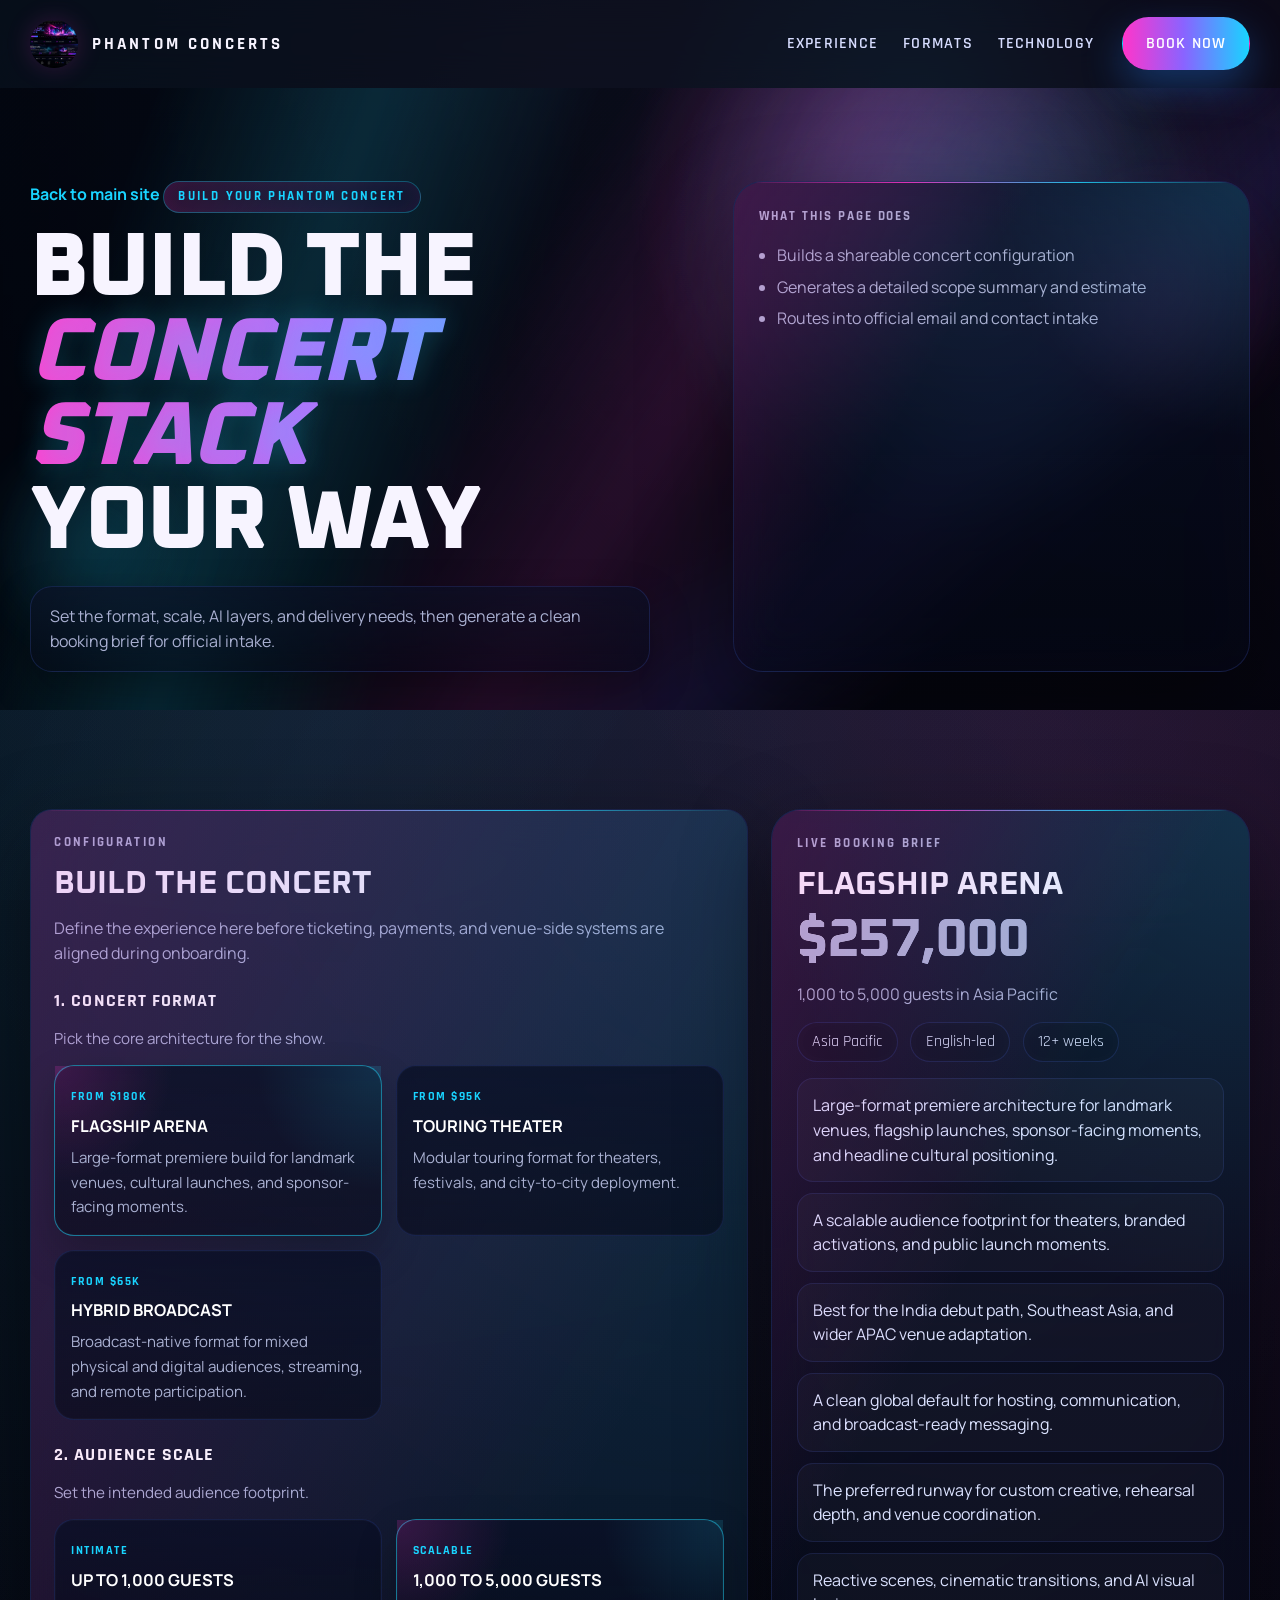
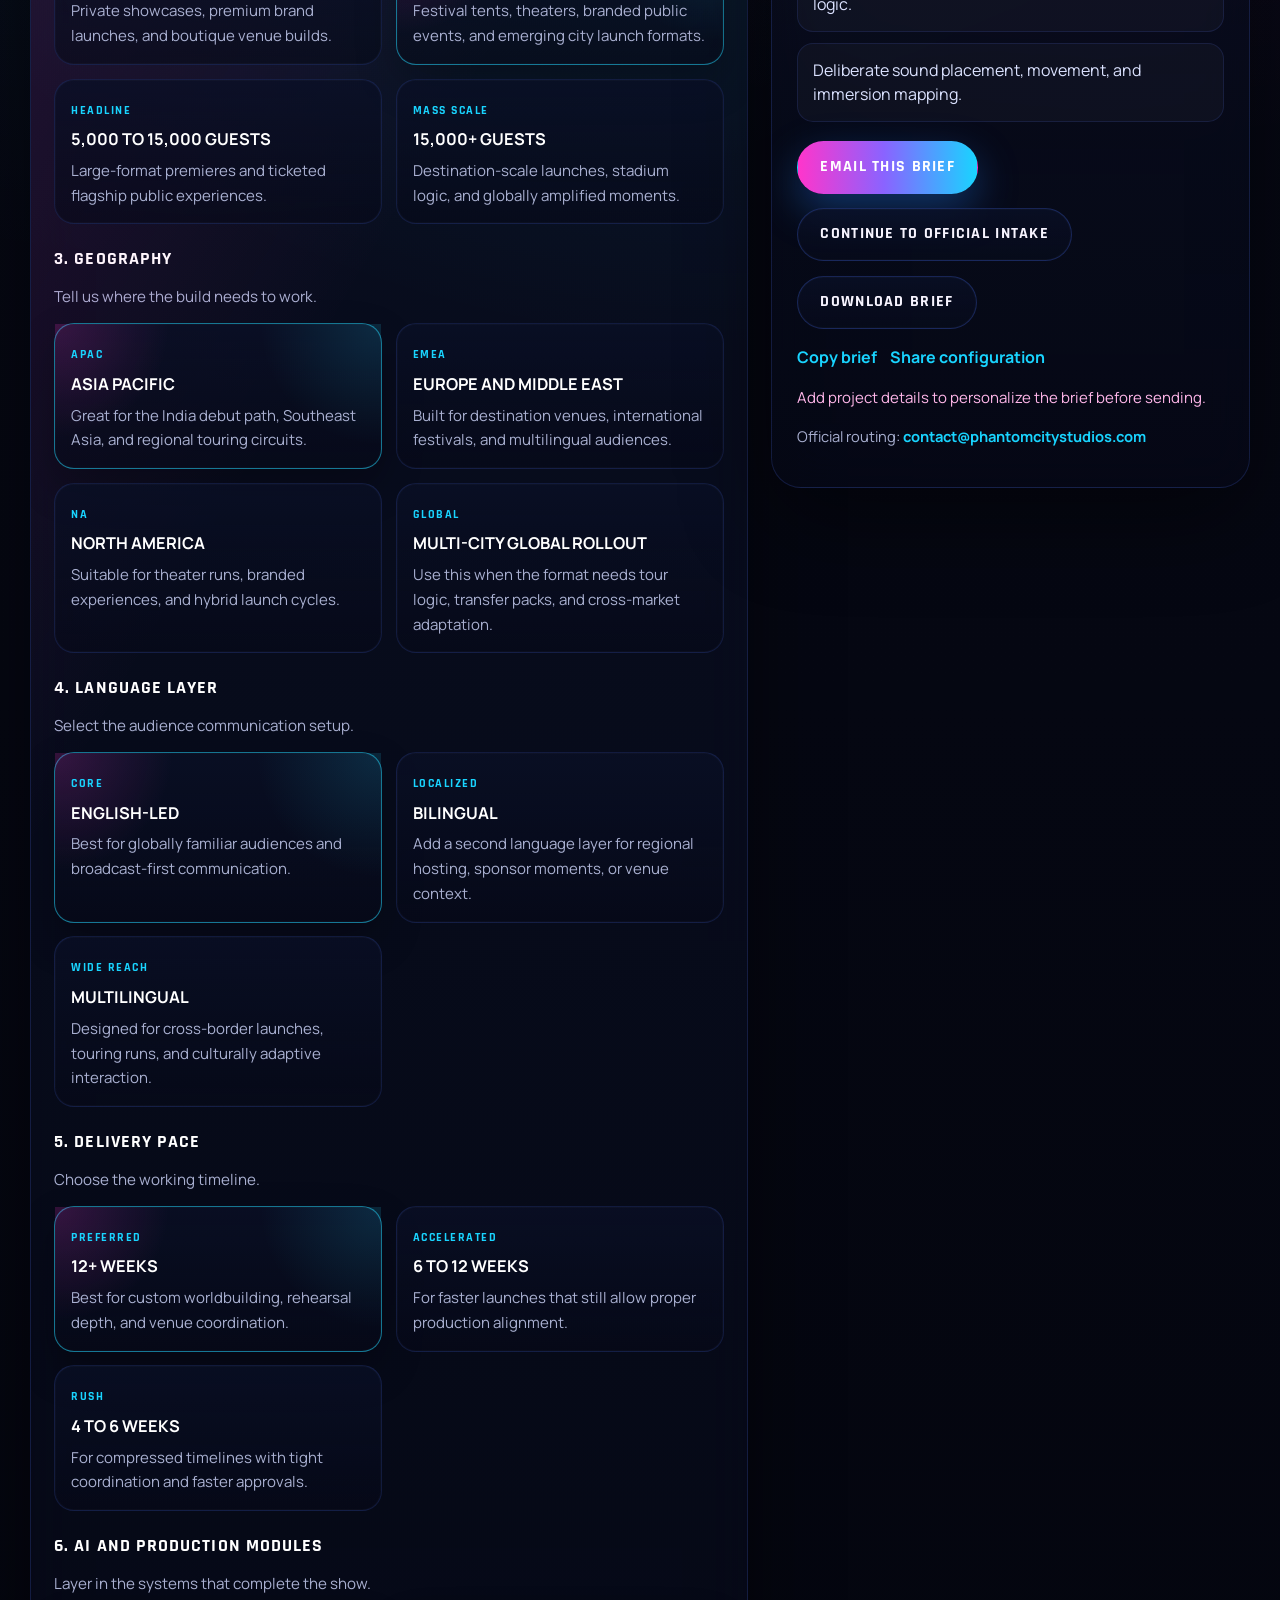
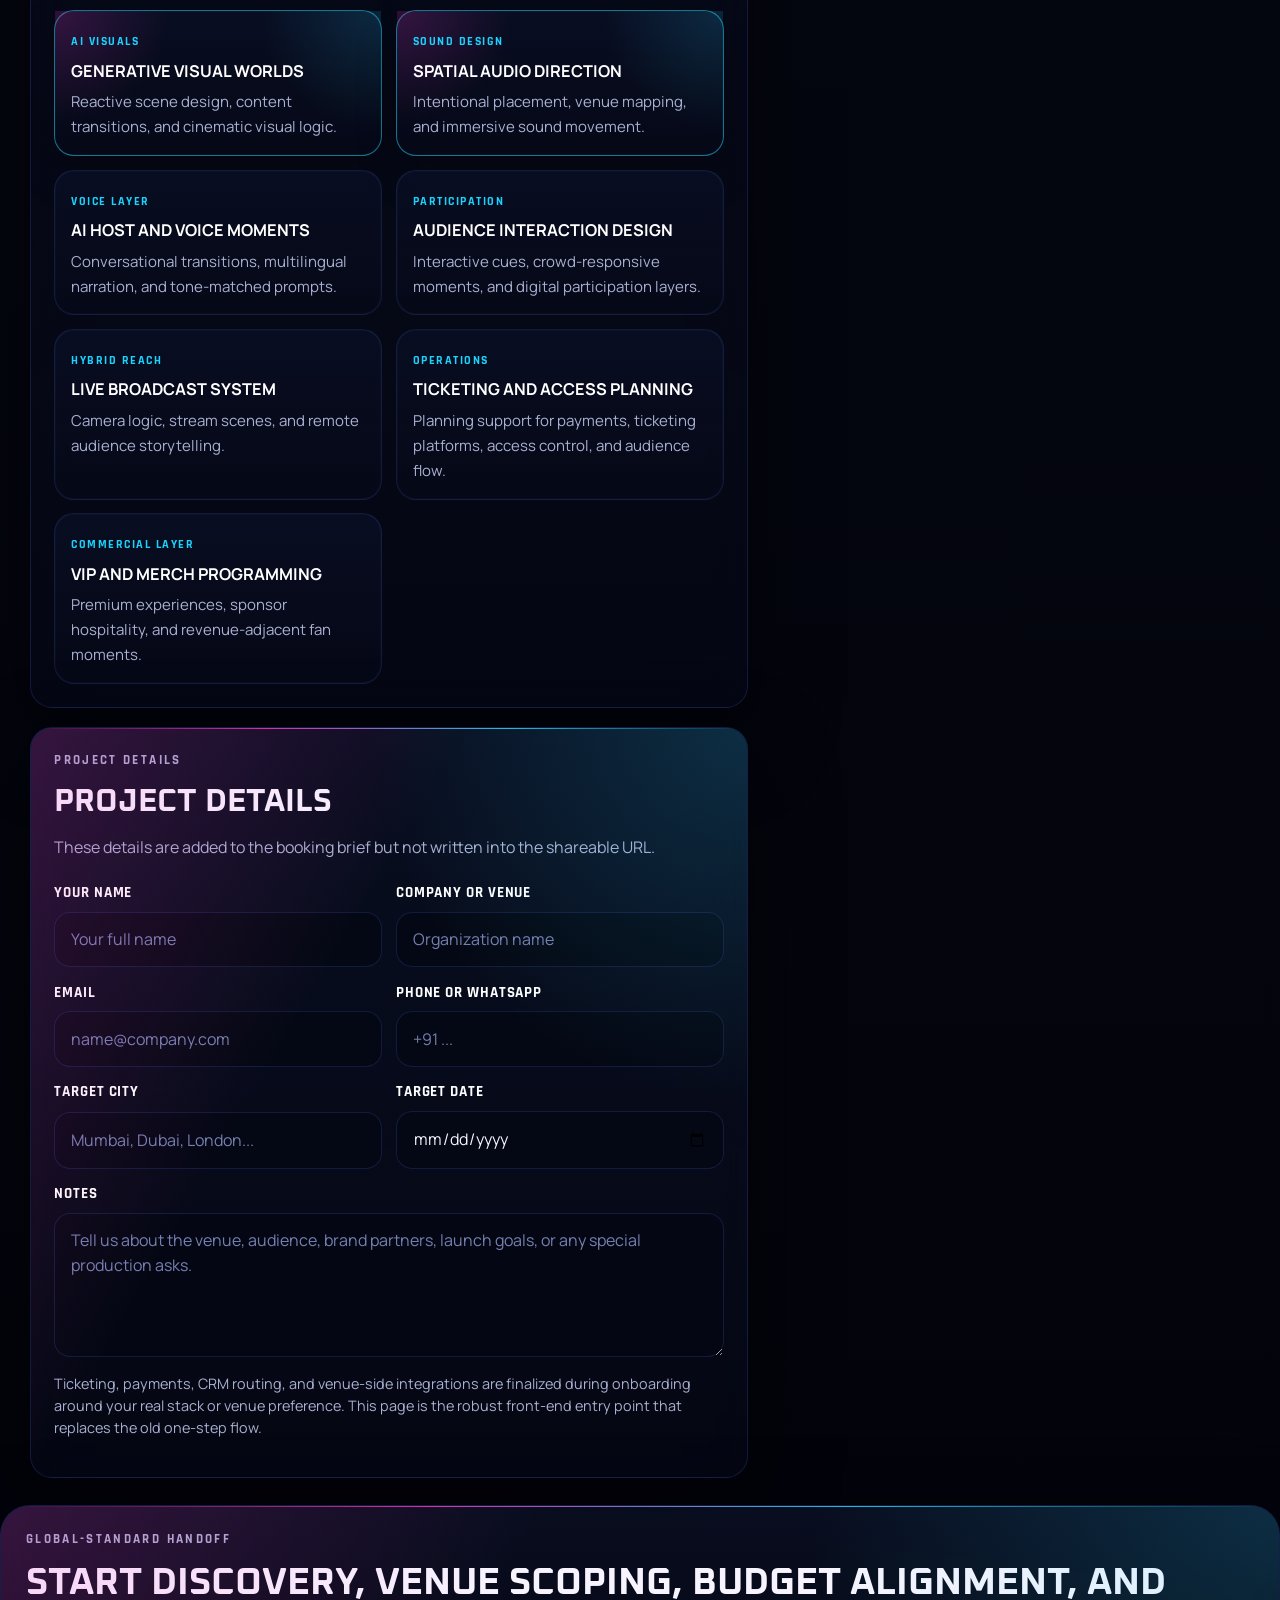
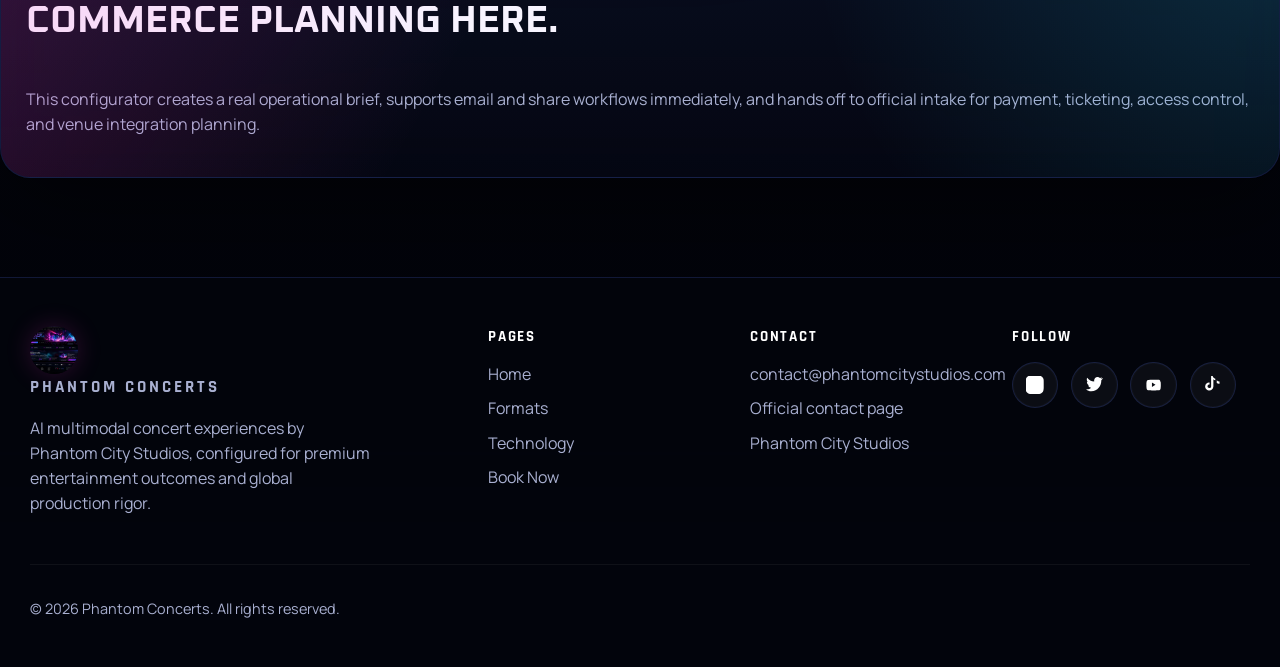
==== booking.html @ 70a4378b "Add files via upload" ====
<!DOCTYPE html>
<html lang="en">
  <head>
    <meta charset="UTF-8" />
    <meta http-equiv="X-UA-Compatible" content="IE=edge" />
    <meta name="viewport" content="width=device-width, initial-scale=1.0" />
    <title>Book Phantom Concerts | Configure the Experience</title>
    <meta
      name="description"
      content="Configure Phantom Concerts with a premium booking flow. Select concert format, audience scale, AI modules, language, region, and production options, then route the brief through official channels."
    />
    <meta name="theme-color" content="#070914" />
    <link rel="canonical" href="https://www.phantomconcerts.com/booking.html" />
    <meta property="og:type" content="website" />
    <meta property="og:url" content="https://www.phantomconcerts.com/booking.html" />
    <meta property="og:title" content="Book Phantom Concerts | Configure the Experience" />
    <meta
      property="og:description"
      content="Build the Phantom Concert format you need, generate a structured booking brief, and continue into official intake."
    />
    <meta property="og:image" content="https://www.phantomconcerts.com/assets/show1.jpg" />
    <meta property="twitter:card" content="summary_large_image" />
    <meta property="twitter:title" content="Book Phantom Concerts | Configure the Experience" />
    <meta
      property="twitter:description"
      content="A premium booking flow for AI multimodal concerts, hybrid showcases, and global tour builds."
    />
    <meta property="twitter:image" content="https://www.phantomconcerts.com/assets/show1.jpg" />
    <link rel="icon" type="image/png" href="assets/favicon.png" />
    <link rel="manifest" href="/manifest.json" />
    <link rel="preconnect" href="https://fonts.googleapis.com" />
    <link rel="preconnect" href="https://fonts.gstatic.com" crossorigin />
    <link
      href="https://fonts.googleapis.com/css2?family=Manrope:wght@400;500;600;700;800&amp;family=Oxanium:wght@400;600;700;800&amp;family=Rajdhani:wght@500;600;700&amp;display=swap"
      rel="stylesheet"
    />
    <link rel="stylesheet" href="styles.css" />
    <script type="application/ld+json">
      {
        "@context": "https://schema.org",
        "@graph": [
          {
            "@type": "Service",
            "@id": "https://www.phantomconcerts.com/booking.html#service",
            "name": "Phantom Concerts Booking",
            "serviceType": "AI multimodal concert production",
            "provider": {
              "@type": "Organization",
              "name": "Phantom Concerts",
              "url": "https://www.phantomconcerts.com/",
              "parentOrganization": {
                "@type": "Organization",
                "name": "Phantom City Studios",
                "url": "https://phantomcitystudios.com"
              },
              "contactPoint": {
                "@type": "ContactPoint",
                "contactType": "sales",
                "email": "contact@phantomcitystudios.com"
              }
            },
            "areaServed": "Worldwide"
          },
          {
            "@type": "OfferCatalog",
            "name": "Phantom Concerts Formats",
            "itemListElement": [
              {
                "@type": "Offer",
                "itemOffered": {
                  "@type": "Service",
                  "name": "Flagship Arena"
                }
              },
              {
                "@type": "Offer",
                "itemOffered": {
                  "@type": "Service",
                  "name": "Touring Theater"
                }
              },
              {
                "@type": "Offer",
                "itemOffered": {
                  "@type": "Service",
                  "name": "Hybrid Broadcast"
                }
              }
            ]
          }
        ]
      }
    </script>
  </head>
  <body class="page-booking">
    <header class="site-header" id="site-header">
      <div class="container site-header-inner">
        <a class="brand" href="index.html" aria-label="Phantom Concerts home">
          <img src="assets/logo.png" alt="Phantom Concerts logo" />
          <span>Phantom Concerts</span>
        </a>
        <button class="nav-toggle" type="button" aria-expanded="false" aria-controls="site-nav" aria-label="Toggle navigation">
          <span></span>
          <span></span>
          <span></span>
        </button>
        <nav class="site-nav" id="site-nav" aria-label="Primary">
          <a href="index.html#experience">Experience</a>
          <a href="index.html#formats">Formats</a>
          <a href="index.html#technology">Technology</a>
          <a href="booking.html" class="button primary nav-cta">Book Now</a>
        </nav>
      </div>
    </header>

    <main>
      <section class="booking-hero">
        <div class="hero-backdrop booking-backdrop"></div>
        <div class="hero-gridlines"></div>
        <div class="hero-rays"></div>
        <div class="hero-orb hero-orb-a"></div>
        <div class="hero-orb hero-orb-b"></div>
        <div class="container booking-hero-grid">
          <div class="booking-hero-copy" data-reveal>
            <a href="index.html" class="text-link">Back to main site</a>
            <p class="eyebrow eyebrow-pill">Build Your Phantom Concert</p>
            <h1 class="display-title booking-display-title">
              <span class="title-line">Build the</span>
              <span class="title-line gradient-line">Concert Stack</span>
              <span class="title-line">Your Way</span>
            </h1>
            <p>
              Set the format, scale, AI layers, and delivery needs, then generate a clean booking brief for
              official intake.
            </p>
          </div>

          <aside class="booking-hero-note masked-panel" data-reveal>
            <p class="panel-label">What this page does</p>
            <ul class="panel-list">
              <li>Builds a shareable concert configuration</li>
              <li>Generates a detailed scope summary and estimate</li>
              <li>Routes into official email and contact intake</li>
            </ul>
          </aside>
        </div>
      </section>

      <section class="section">
        <div class="container booking-shell">
          <form class="booking-form" id="booking-form">
            <section class="builder-card" data-reveal>
              <div class="builder-card-header">
                <p class="eyebrow">Configuration</p>
                <h2>Build the concert</h2>
                <p>
                  Define the experience here before ticketing, payments, and venue-side systems are aligned
                  during onboarding.
                </p>
              </div>

              <fieldset class="config-group">
                <legend>1. Concert format</legend>
                <p class="config-note">Pick the core architecture for the show.</p>
                <div class="option-grid">
                  <label class="option-card">
                    <input type="radio" name="experience" value="flagship-arena" checked />
                    <span class="option-shell">
                      <span class="option-topline">From $180k</span>
                      <strong>Flagship Arena</strong>
                      <span>Large-format premiere build for landmark venues, cultural launches, and sponsor-facing moments.</span>
                    </span>
                  </label>
                  <label class="option-card">
                    <input type="radio" name="experience" value="touring-theater" />
                    <span class="option-shell">
                      <span class="option-topline">From $95k</span>
                      <strong>Touring Theater</strong>
                      <span>Modular touring format for theaters, festivals, and city-to-city deployment.</span>
                    </span>
                  </label>
                  <label class="option-card">
                    <input type="radio" name="experience" value="hybrid-broadcast" />
                    <span class="option-shell">
                      <span class="option-topline">From $65k</span>
                      <strong>Hybrid Broadcast</strong>
                      <span>Broadcast-native format for mixed physical and digital audiences, streaming, and remote participation.</span>
                    </span>
                  </label>
                </div>
              </fieldset>

              <fieldset class="config-group">
                <legend>2. Audience scale</legend>
                <p class="config-note">Set the intended audience footprint.</p>
                <div class="option-grid">
                  <label class="option-card">
                    <input type="radio" name="audience" value="up-to-1000" />
                    <span class="option-shell">
                      <span class="option-topline">Intimate</span>
                      <strong>Up to 1,000 guests</strong>
                      <span>Private showcases, premium brand launches, and boutique venue builds.</span>
                    </span>
                  </label>
                  <label class="option-card">
                    <input type="radio" name="audience" value="1000-5000" checked />
                    <span class="option-shell">
                      <span class="option-topline">Scalable</span>
                      <strong>1,000 to 5,000 guests</strong>
                      <span>Festival tents, theaters, branded public events, and emerging city launch formats.</span>
                    </span>
                  </label>
                  <label class="option-card">
                    <input type="radio" name="audience" value="5000-15000" />
                    <span class="option-shell">
                      <span class="option-topline">Headline</span>
                      <strong>5,000 to 15,000 guests</strong>
                      <span>Large-format premieres and ticketed flagship public experiences.</span>
                    </span>
                  </label>
                  <label class="option-card">
                    <input type="radio" name="audience" value="15000-plus" />
                    <span class="option-shell">
                      <span class="option-topline">Mass scale</span>
                      <strong>15,000+ guests</strong>
                      <span>Destination-scale launches, stadium logic, and globally amplified moments.</span>
                    </span>
                  </label>
                </div>
              </fieldset>

              <fieldset class="config-group">
                <legend>3. Geography</legend>
                <p class="config-note">Tell us where the build needs to work.</p>
                <div class="option-grid">
                  <label class="option-card">
                    <input type="radio" name="region" value="asia-pacific" checked />
                    <span class="option-shell">
                      <span class="option-topline">APAC</span>
                      <strong>Asia Pacific</strong>
                      <span>Great for the India debut path, Southeast Asia, and regional touring circuits.</span>
                    </span>
                  </label>
                  <label class="option-card">
                    <input type="radio" name="region" value="europe-middle-east" />
                    <span class="option-shell">
                      <span class="option-topline">EMEA</span>
                      <strong>Europe and Middle East</strong>
                      <span>Built for destination venues, international festivals, and multilingual audiences.</span>
                    </span>
                  </label>
                  <label class="option-card">
                    <input type="radio" name="region" value="north-america" />
                    <span class="option-shell">
                      <span class="option-topline">NA</span>
                      <strong>North America</strong>
                      <span>Suitable for theater runs, branded experiences, and hybrid launch cycles.</span>
                    </span>
                  </label>
                  <label class="option-card">
                    <input type="radio" name="region" value="multi-city-global" />
                    <span class="option-shell">
                      <span class="option-topline">Global</span>
                      <strong>Multi-city global rollout</strong>
                      <span>Use this when the format needs tour logic, transfer packs, and cross-market adaptation.</span>
                    </span>
                  </label>
                </div>
              </fieldset>

              <fieldset class="config-group">
                <legend>4. Language layer</legend>
                <p class="config-note">Select the audience communication setup.</p>
                <div class="option-grid">
                  <label class="option-card">
                    <input type="radio" name="language" value="english" checked />
                    <span class="option-shell">
                      <span class="option-topline">Core</span>
                      <strong>English-led</strong>
                      <span>Best for globally familiar audiences and broadcast-first communication.</span>
                    </span>
                  </label>
                  <label class="option-card">
                    <input type="radio" name="language" value="bilingual" />
                    <span class="option-shell">
                      <span class="option-topline">Localized</span>
                      <strong>Bilingual</strong>
                      <span>Add a second language layer for regional hosting, sponsor moments, or venue context.</span>
                    </span>
                  </label>
                  <label class="option-card">
                    <input type="radio" name="language" value="multilingual" />
                    <span class="option-shell">
                      <span class="option-topline">Wide reach</span>
                      <strong>Multilingual</strong>
                      <span>Designed for cross-border launches, touring runs, and culturally adaptive interaction.</span>
                    </span>
                  </label>
                </div>
              </fieldset>

              <fieldset class="config-group">
                <legend>5. Delivery pace</legend>
                <p class="config-note">Choose the working timeline.</p>
                <div class="option-grid">
                  <label class="option-card">
                    <input type="radio" name="timeline" value="12-plus-weeks" checked />
                    <span class="option-shell">
                      <span class="option-topline">Preferred</span>
                      <strong>12+ weeks</strong>
                      <span>Best for custom worldbuilding, rehearsal depth, and venue coordination.</span>
                    </span>
                  </label>
                  <label class="option-card">
                    <input type="radio" name="timeline" value="6-12-weeks" />
                    <span class="option-shell">
                      <span class="option-topline">Accelerated</span>
                      <strong>6 to 12 weeks</strong>
                      <span>For faster launches that still allow proper production alignment.</span>
                    </span>
                  </label>
                  <label class="option-card">
                    <input type="radio" name="timeline" value="4-6-weeks" />
                    <span class="option-shell">
                      <span class="option-topline">Rush</span>
                      <strong>4 to 6 weeks</strong>
                      <span>For compressed timelines with tight coordination and faster approvals.</span>
                    </span>
                  </label>
                </div>
              </fieldset>

              <fieldset class="config-group">
                <legend>6. AI and production modules</legend>
                <p class="config-note">Layer in the systems that complete the show.</p>
                <div class="option-grid modules-grid">
                  <label class="option-card">
                    <input type="checkbox" name="modules" value="visual-worlds" checked />
                    <span class="option-shell">
                      <span class="option-topline">AI visuals</span>
                      <strong>Generative visual worlds</strong>
                      <span>Reactive scene design, content transitions, and cinematic visual logic.</span>
                    </span>
                  </label>
                  <label class="option-card">
                    <input type="checkbox" name="modules" value="spatial-audio" checked />
                    <span class="option-shell">
                      <span class="option-topline">Sound design</span>
                      <strong>Spatial audio direction</strong>
                      <span>Intentional placement, venue mapping, and immersive sound movement.</span>
                    </span>
                  </label>
                  <label class="option-card">
                    <input type="checkbox" name="modules" value="ai-host" />
                    <span class="option-shell">
                      <span class="option-topline">Voice layer</span>
                      <strong>AI host and voice moments</strong>
                      <span>Conversational transitions, multilingual narration, and tone-matched prompts.</span>
                    </span>
                  </label>
                  <label class="option-card">
                    <input type="checkbox" name="modules" value="audience-interaction" />
                    <span class="option-shell">
                      <span class="option-topline">Participation</span>
                      <strong>Audience interaction design</strong>
                      <span>Interactive cues, crowd-responsive moments, and digital participation layers.</span>
                    </span>
                  </label>
                  <label class="option-card">
                    <input type="checkbox" name="modules" value="live-broadcast" />
                    <span class="option-shell">
                      <span class="option-topline">Hybrid reach</span>
                      <strong>Live broadcast system</strong>
                      <span>Camera logic, stream scenes, and remote audience storytelling.</span>
                    </span>
                  </label>
                  <label class="option-card">
                    <input type="checkbox" name="modules" value="ticketing-ops" />
                    <span class="option-shell">
                      <span class="option-topline">Operations</span>
                      <strong>Ticketing and access planning</strong>
                      <span>Planning support for payments, ticketing platforms, access control, and audience flow.</span>
                    </span>
                  </label>
                  <label class="option-card">
                    <input type="checkbox" name="modules" value="vip-merch" />
                    <span class="option-shell">
                      <span class="option-topline">Commercial layer</span>
                      <strong>VIP and merch programming</strong>
                      <span>Premium experiences, sponsor hospitality, and revenue-adjacent fan moments.</span>
                    </span>
                  </label>
                </div>
              </fieldset>
            </section>

            <section class="builder-card" data-reveal>
              <div class="builder-card-header">
                <p class="eyebrow">Project Details</p>
                <h2>Project details</h2>
                <p>
                  These details are added to the booking brief but not written into the shareable URL.
                </p>
              </div>

              <div class="contact-grid">
                <label class="field-label">
                  <span>Your name</span>
                  <input class="field" type="text" name="clientName" placeholder="Your full name" />
                </label>
                <label class="field-label">
                  <span>Company or venue</span>
                  <input class="field" type="text" name="companyName" placeholder="Organization name" />
                </label>
                <label class="field-label">
                  <span>Email</span>
                  <input class="field" type="email" name="emailAddress" placeholder="name@company.com" />
                </label>
                <label class="field-label">
                  <span>Phone or WhatsApp</span>
                  <input class="field" type="tel" name="phoneNumber" placeholder="+91 ..." />
                </label>
                <label class="field-label">
                  <span>Target city</span>
                  <input class="field" type="text" name="eventCity" placeholder="Mumbai, Dubai, London..." />
                </label>
                <label class="field-label">
                  <span>Target date</span>
                  <input class="field" type="date" name="eventDate" />
                </label>
                <label class="field-label full-width">
                  <span>Notes</span>
                  <textarea
                    class="field"
                    name="notes"
                    placeholder="Tell us about the venue, audience, brand partners, launch goals, or any special production asks."
                  ></textarea>
                </label>
              </div>

              <p class="builder-disclaimer">
                Ticketing, payments, CRM routing, and venue-side integrations are finalized during
                onboarding around your real stack or venue preference. This page is the robust front-end
                entry point that replaces the old one-step flow.
              </p>
            </section>
          </form>

          <aside class="summary-card" data-reveal>
            <p class="eyebrow">Live Booking Brief</p>
            <h2 id="summary-title">Flagship Arena</h2>
            <p class="summary-price" id="summary-price" aria-live="polite">$0</p>
            <p class="summary-subtitle" id="summary-subtitle">
              Configure the concert to generate a detailed estimate and scope summary.
            </p>

            <div class="summary-chips">
              <span class="summary-chip" id="summary-region-chip">Asia Pacific</span>
              <span class="summary-chip" id="summary-language-chip">English-led</span>
              <span class="summary-chip" id="summary-timeline-chip">12+ weeks</span>
            </div>

            <ul class="summary-list" id="summary-list"></ul>

            <div class="summary-actions">
              <button class="button primary" id="email-brief" type="button">Email This Brief</button>
              <a
                class="button secondary"
                href="https://phantomcitystudios.com/contact"
                target="_blank"
                rel="noreferrer"
                >Continue to Official Intake</a
              >
              <button class="button ghost" id="download-brief" type="button">Download Brief</button>
            </div>

            <div class="summary-link-row">
              <button class="summary-action text-link-button" id="copy-brief" type="button">Copy brief</button>
              <button class="summary-action text-link-button" id="share-config" type="button">Share configuration</button>
            </div>

            <p class="summary-status" id="brief-status" aria-live="polite">
              Your selections are being packaged into a structured booking brief.
            </p>

            <p class="summary-meta">
              Official routing:
              <a class="contact-link" href="mailto:contact@phantomcitystudios.com">contact@phantomcitystudios.com</a>
            </p>
          </aside>
        </div>

        <div class="booking-note-banner" data-reveal>
          <div>
            <p class="eyebrow">Global-standard handoff</p>
            <h2>Start discovery, venue scoping, budget alignment, and commerce planning here.</h2>
          </div>
          <p>
            This configurator creates a real operational brief, supports email and share workflows
            immediately, and hands off to official intake for payment, ticketing, access control, and venue
            integration planning.
          </p>
        </div>

        <noscript>
          <div class="booking-note-banner">
            <p class="eyebrow">JavaScript disabled</p>
            <p>
              The interactive brief generator requires JavaScript. You can still continue through the
              official intake at
              <a class="contact-link" href="https://phantomcitystudios.com/contact">phantomcitystudios.com/contact</a>.
            </p>
          </div>
        </noscript>
      </section>
    </main>

    <footer class="site-footer">
      <div class="container footer-grid">
        <div>
          <a class="brand brand-footer" href="index.html">
            <img src="assets/logo.png" alt="Phantom Concerts logo" />
            <span>Phantom Concerts</span>
          </a>
          <p class="footer-copy">
            AI multimodal concert experiences by Phantom City Studios, configured for premium entertainment
            outcomes and global production rigor.
          </p>
        </div>

        <div>
          <p class="footer-title">Pages</p>
          <a href="index.html">Home</a>
          <a href="index.html#formats">Formats</a>
          <a href="index.html#technology">Technology</a>
          <a href="booking.html">Book Now</a>
        </div>

        <div>
          <p class="footer-title">Contact</p>
          <a href="mailto:contact@phantomcitystudios.com">contact@phantomcitystudios.com</a>
          <a href="https://phantomcitystudios.com/contact" target="_blank" rel="noreferrer"
            >Official contact page</a
          >
          <a href="https://phantomcitystudios.com" target="_blank" rel="noreferrer">Phantom City Studios</a>
        </div>

        <div>
          <p class="footer-title">Follow</p>
          <div class="social-links">
            <a href="https://www.instagram.com/phantomconcerts" aria-label="Instagram">
              <img src="assets/instagram.svg" alt="Instagram" />
            </a>
            <a href="https://twitter.com/phantomconcerts" aria-label="Twitter">
              <img src="assets/twitter.svg" alt="Twitter" />
            </a>
            <a href="https://youtube.com/@phantomconcerts" aria-label="YouTube">
              <img src="assets/youtube.svg" alt="YouTube" />
            </a>
            <a href="https://www.tiktok.com/@phantomconcerts" aria-label="TikTok">
              <img src="assets/tiktok.svg" alt="TikTok" />
            </a>
          </div>
        </div>
      </div>

      <div class="container footer-bottom">
        <p>© <span data-current-year>2026</span> Phantom Concerts. All rights reserved.</p>
      </div>
    </footer>

    <script src="main.js"></script>
    <script src="booking.js"></script>
  </body>
</html>
---- styles.css ----
:root {
  --bg: #050712;
  --bg-soft: #090d1d;
  --bg-deep: #020309;
  --panel: rgba(8, 12, 28, 0.72);
  --panel-strong: rgba(11, 17, 38, 0.92);
  --panel-soft: rgba(255, 255, 255, 0.04);
  --line: rgba(72, 127, 255, 0.22);
  --line-strong: rgba(36, 216, 255, 0.54);
  --line-pink: rgba(255, 65, 214, 0.42);
  --text: #f7f4ff;
  --muted: #a9b0d1;
  --pink: #ff35cb;
  --pink-strong: #ff1fd0;
  --violet: #8a63ff;
  --cyan: #19d4ff;
  --cyan-strong: #00b8ff;
  --shadow: 0 30px 90px rgba(0, 0, 0, 0.45);
  --shadow-soft: 0 16px 42px rgba(0, 0, 0, 0.28);
  --radius-lg: 30px;
  --radius-md: 22px;
  --radius-sm: 16px;
  --content-width: 1220px;
  --transition: 220ms ease;
  --pointer-x: 72%;
  --pointer-y: 12%;
}

*,
*::before,
*::after {
  box-sizing: border-box;
}

html {
  scroll-behavior: smooth;
}

body {
  margin: 0;
  min-width: 320px;
  font-family: "Manrope", sans-serif;
  color: var(--text);
  background:
    radial-gradient(circle at 16% 8%, rgba(36, 216, 255, 0.12), transparent 28%),
    radial-gradient(circle at 86% 10%, rgba(255, 53, 203, 0.12), transparent 24%),
    linear-gradient(180deg, #070914 0%, #050712 42%, #020309 100%);
  line-height: 1.55;
  overflow-x: hidden;
  position: relative;
}

body::before,
body::after {
  content: "";
  position: fixed;
  inset: 0;
  pointer-events: none;
  z-index: -2;
}

body::before {
  background:
    radial-gradient(circle at var(--pointer-x) var(--pointer-y), rgba(36, 216, 255, 0.15), transparent 22%),
    radial-gradient(circle at calc(var(--pointer-x) - 18%) calc(var(--pointer-y) + 24%), rgba(255, 53, 203, 0.11), transparent 20%);
  transition: background-position 160ms linear;
}

body::after {
  background:
    linear-gradient(120deg, transparent 25%, rgba(36, 216, 255, 0.06) 42%, transparent 58%),
    linear-gradient(-125deg, transparent 18%, rgba(255, 53, 203, 0.05) 40%, transparent 60%);
  opacity: 0.45;
  mix-blend-mode: screen;
}

img {
  display: block;
  max-width: 100%;
  height: auto;
}

a {
  color: inherit;
  text-decoration: none;
}

button,
input,
select,
textarea {
  font: inherit;
}

button {
  cursor: pointer;
}

.container {
  width: min(calc(100% - 2rem), var(--content-width));
  margin: 0 auto;
}

.eyebrow,
.panel-label,
.format-meta,
.button,
.site-nav a,
.footer-title,
.field-label span,
.config-group legend,
.summary-chip,
.option-topline,
.countdown-item small {
  font-family: "Rajdhani", sans-serif;
}

.eyebrow {
  margin: 0 0 0.9rem;
  color: var(--cyan);
  text-transform: uppercase;
  letter-spacing: 0.18em;
  font-size: 0.82rem;
  font-weight: 700;
}

.eyebrow-pill {
  display: inline-flex;
  align-items: center;
  min-height: 2rem;
  padding: 0.28rem 0.9rem;
  border: 1px solid rgba(36, 216, 255, 0.32);
  border-radius: 999px;
  background: linear-gradient(90deg, rgba(255, 53, 203, 0.14), rgba(12, 18, 43, 0.58));
  box-shadow: inset 0 0 24px rgba(255, 53, 203, 0.1);
}

.panel-label,
.format-meta {
  margin: 0 0 0.85rem;
  color: #dde2ff;
  font-size: 0.82rem;
  font-weight: 700;
  letter-spacing: 0.15em;
  text-transform: uppercase;
}

.section {
  position: relative;
  isolation: isolate;
  padding: 6.2rem 0;
}

.section::before {
  content: "";
  position: absolute;
  inset: 0;
  pointer-events: none;
  opacity: 0;
  transition: opacity var(--transition);
  z-index: -1;
}

#experience::before {
  opacity: 0.68;
  background:
    linear-gradient(180deg, rgba(5, 7, 18, 0.16), rgba(5, 7, 18, 0.9)),
    url("assets/ambient/experience-aura.jpg") center/cover no-repeat;
  -webkit-mask-image: radial-gradient(circle at 85% 18%, black 0%, black 28%, transparent 72%);
  mask-image: radial-gradient(circle at 85% 18%, black 0%, black 28%, transparent 72%);
}

#technology::before {
  opacity: 0.72;
  background:
    linear-gradient(180deg, rgba(5, 7, 18, 0.24), rgba(5, 7, 18, 0.92)),
    url("assets/ambient/technology-aura.jpg") center/cover no-repeat;
  -webkit-mask-image: radial-gradient(circle at 14% 36%, black 0%, black 30%, transparent 74%);
  mask-image: radial-gradient(circle at 14% 36%, black 0%, black 30%, transparent 74%);
}

.section-tinted {
  background: linear-gradient(180deg, rgba(255, 255, 255, 0.02), rgba(255, 255, 255, 0));
}

.section-heading {
  position: relative;
  max-width: 880px;
  margin-bottom: 2.9rem;
  padding: 1.4rem 1.55rem;
  border: 1px solid rgba(84, 117, 255, 0.16);
  border-radius: var(--radius-lg);
  background: linear-gradient(180deg, rgba(12, 18, 43, 0.68), rgba(7, 11, 26, 0.38));
  backdrop-filter: blur(22px);
  box-shadow: var(--shadow-soft);
  overflow: hidden;
}

.section-heading::before {
  content: "";
  position: absolute;
  inset: 0;
  background:
    radial-gradient(circle at 0% 0%, rgba(255, 53, 203, 0.22), transparent 32%),
    linear-gradient(90deg, rgba(255, 53, 203, 0.16), rgba(36, 216, 255, 0.04));
  pointer-events: none;
}

.section-heading h2,
.display-title,
.spotlight-panel h2,
.hero-next-card h3,
.feature-card h3,
.format-content h3,
.tech-card h3,
.flow-card h3,
.cta-band h3,
.launch-copy h2,
.builder-card h2,
.summary-card h2,
.booking-note-banner h2 {
  font-family: "Oxanium", sans-serif;
}

.section-heading h2 {
  position: relative;
  margin: 0 0 1rem;
  text-transform: uppercase;
  letter-spacing: 0.02em;
  font-size: clamp(2rem, 3.8vw, 3.55rem);
  line-height: 0.98;
}

.section-heading p:last-child {
  position: relative;
  margin: 0;
  color: var(--muted);
  font-size: 1.03rem;
}

.display-title {
  margin: 0;
  font-size: clamp(3.2rem, 7vw, 6.15rem);
  font-weight: 800;
  line-height: 0.94;
  letter-spacing: -0.02em;
  text-transform: uppercase;
  text-wrap: balance;
  overflow: visible;
}

.title-line {
  display: block;
  padding-right: 0.14em;
}

.gradient-line {
  background: linear-gradient(90deg, #ff42d2 2%, #ae75ff 48%, #19d4ff 100%);
  -webkit-background-clip: text;
  background-clip: text;
  color: transparent;
  font-style: italic;
  text-shadow: 0 0 28px rgba(36, 216, 255, 0.24);
}

.button {
  display: inline-flex;
  align-items: center;
  justify-content: center;
  gap: 0.5rem;
  min-height: 3.15rem;
  padding: 0.82rem 1.4rem;
  border: 1px solid transparent;
  border-radius: 999px;
  font-size: 1rem;
  font-weight: 700;
  letter-spacing: 0.08em;
  text-transform: uppercase;
  transition:
    transform var(--transition),
    border-color var(--transition),
    box-shadow var(--transition),
    background var(--transition),
    color var(--transition);
}

.button:hover,
.button:focus-visible {
  transform: translateY(-1px);
}

.button:focus-visible,
.nav-toggle:focus-visible,
.summary-action.text-link-button:focus-visible,
.field:focus-visible,
.option-card input:focus-visible + .option-shell,
.contact-link:focus-visible,
.site-nav a:focus-visible {
  outline: 2px solid var(--cyan);
  outline-offset: 3px;
}

.button.primary {
  color: #fff;
  background: linear-gradient(90deg, var(--pink) 0%, var(--violet) 48%, var(--cyan) 100%);
  box-shadow: 0 16px 40px rgba(34, 133, 255, 0.34);
}

.button.primary:hover,
.button.primary:focus-visible {
  box-shadow: 0 22px 54px rgba(34, 133, 255, 0.4);
}

.button.secondary,
.button.ghost {
  color: var(--text);
  background: linear-gradient(180deg, rgba(10, 16, 38, 0.82), rgba(8, 12, 28, 0.64));
  border-color: rgba(76, 116, 255, 0.26);
  box-shadow: inset 0 0 0 1px rgba(255, 255, 255, 0.02);
}

.button.secondary:hover,
.button.ghost:hover,
.button.secondary:focus-visible,
.button.ghost:focus-visible {
  border-color: rgba(36, 216, 255, 0.42);
}

.text-link,
.contact-link,
.summary-action.text-link-button {
  color: var(--cyan);
  font-weight: 700;
}

.summary-action.text-link-button {
  padding: 0;
  border: 0;
  background: transparent;
}

.site-header {
  position: sticky;
  top: 0;
  z-index: 30;
  backdrop-filter: blur(18px);
  background: rgba(5, 7, 18, 0.6);
  border-bottom: 1px solid transparent;
  transition:
    background var(--transition),
    border-color var(--transition),
    box-shadow var(--transition);
}

.site-header.is-scrolled {
  background: rgba(5, 7, 18, 0.92);
  border-color: rgba(84, 117, 255, 0.18);
  box-shadow: 0 18px 36px rgba(0, 0, 0, 0.18);
}

.site-header-inner {
  display: flex;
  align-items: center;
  justify-content: space-between;
  gap: 1.5rem;
  min-height: 5.45rem;
}

.brand {
  display: inline-flex;
  align-items: center;
  gap: 0.9rem;
}

.brand img {
  width: 3rem;
  height: 3rem;
  object-fit: cover;
  border-radius: 50%;
  box-shadow: 0 0 26px rgba(255, 53, 203, 0.18);
}

.brand span {
  font-family: "Rajdhani", sans-serif;
  font-size: 1.05rem;
  font-weight: 700;
  text-transform: uppercase;
  letter-spacing: 0.18em;
}

.site-nav {
  display: flex;
  align-items: center;
  gap: 1.55rem;
}

.site-nav a {
  color: #d7ddff;
  font-size: 0.98rem;
  font-weight: 600;
  letter-spacing: 0.08em;
  text-transform: uppercase;
  transition: color var(--transition), text-shadow var(--transition);
}

.site-nav a:hover {
  color: #fff;
  text-shadow: 0 0 18px rgba(36, 216, 255, 0.35);
}

.nav-cta {
  margin-left: 0.2rem;
}

.nav-toggle {
  display: none;
  align-items: center;
  justify-content: center;
  flex-direction: column;
  gap: 0.26rem;
  width: 2.9rem;
  height: 2.9rem;
  border: 1px solid rgba(84, 117, 255, 0.24);
  border-radius: 50%;
  background: rgba(11, 17, 38, 0.68);
  color: var(--text);
}

.nav-toggle span {
  width: 1rem;
  height: 2px;
  border-radius: 999px;
  background: currentColor;
  transition: transform var(--transition), opacity var(--transition);
}

.nav-toggle.is-open span:nth-child(1) {
  transform: translateY(6px) rotate(45deg);
}

.nav-toggle.is-open span:nth-child(2) {
  opacity: 0;
}

.nav-toggle.is-open span:nth-child(3) {
  transform: translateY(-6px) rotate(-45deg);
}

.hero-section,
.booking-hero {
  position: relative;
  overflow: hidden;
  isolation: isolate;
}

.hero-section {
  padding: 6.7rem 0 3.6rem;
}

.booking-hero {
  padding: 5.8rem 0 2.35rem;
}

.hero-backdrop,
.hero-gridlines,
.hero-rays {
  position: absolute;
  inset: 0;
  pointer-events: none;
}

.hero-backdrop {
  z-index: -4;
  background:
    linear-gradient(90deg, rgba(4, 6, 16, 0.96) 0%, rgba(4, 6, 16, 0.7) 38%, rgba(4, 6, 16, 0.46) 100%),
    url("assets/ambient/hero-aura.jpg") center/cover no-repeat;
  filter: saturate(1.2) brightness(0.82);
  transform: scale(1.06);
}

.booking-backdrop {
  background:
    linear-gradient(90deg, rgba(4, 6, 16, 0.92) 0%, rgba(4, 6, 16, 0.68) 42%, rgba(4, 6, 16, 0.48) 100%),
    url("assets/ambient/booking-aura.jpg") center/cover no-repeat;
}

.hero-backdrop::after,
.booking-backdrop::after {
  content: "";
  position: absolute;
  inset: 0;
  background:
    radial-gradient(circle at 72% 28%, rgba(36, 216, 255, 0.23), transparent 26%),
    radial-gradient(circle at 68% 18%, rgba(255, 53, 203, 0.24), transparent 24%),
    linear-gradient(180deg, rgba(2, 4, 10, 0.14), rgba(2, 4, 10, 0.72));
}

.hero-gridlines {
  z-index: -3;
  background-image:
    linear-gradient(rgba(255, 255, 255, 0.04) 1px, transparent 1px),
    linear-gradient(90deg, rgba(255, 255, 255, 0.04) 1px, transparent 1px);
  background-size: 120px 120px;
  opacity: 0.13;
  -webkit-mask-image: linear-gradient(180deg, rgba(0, 0, 0, 0.7), transparent 88%);
  mask-image: linear-gradient(180deg, rgba(0, 0, 0, 0.7), transparent 88%);
}

.hero-rays {
  z-index: -2;
  mix-blend-mode: screen;
}

.hero-rays::before,
.hero-rays::after {
  content: "";
  position: absolute;
  inset: -12%;
  opacity: 0.7;
}

.hero-rays::before {
  background:
    linear-gradient(110deg, transparent 18%, rgba(36, 216, 255, 0.22) 30%, transparent 42%),
    linear-gradient(122deg, transparent 40%, rgba(255, 53, 203, 0.18) 52%, transparent 62%),
    linear-gradient(138deg, transparent 58%, rgba(117, 84, 255, 0.18) 66%, transparent 74%);
  filter: blur(10px);
  animation: raySweep 16s linear infinite alternate;
}

.hero-rays::after {
  background:
    radial-gradient(circle at 72% 28%, rgba(36, 216, 255, 0.12), transparent 24%),
    radial-gradient(circle at 75% 18%, rgba(255, 53, 203, 0.14), transparent 18%);
  filter: blur(48px);
  animation: auraPulse 10s ease-in-out infinite;
}

.hero-orb {
  position: absolute;
  border-radius: 50%;
  filter: blur(18px);
  opacity: 0.85;
  pointer-events: none;
  z-index: -1;
}

.hero-orb-a {
  width: 18rem;
  height: 18rem;
  top: 4.2rem;
  right: -2rem;
  background: radial-gradient(circle, rgba(255, 53, 203, 0.24), transparent 65%);
}

.hero-orb-b {
  width: 16rem;
  height: 16rem;
  bottom: 2.4rem;
  left: -2rem;
  background: radial-gradient(circle, rgba(36, 216, 255, 0.2), transparent 65%);
}

.hero-grid,
.booking-hero-grid,
.launch-grid,
.booking-shell,
.footer-grid,
.cta-band {
  display: grid;
  gap: 1.45rem;
}

.hero-grid {
  position: relative;
  grid-template-columns: minmax(0, 1.04fr) minmax(0, 0.96fr);
  align-items: center;
}

.booking-hero-grid {
  position: relative;
  grid-template-columns: minmax(0, 1fr) minmax(20rem, 0.76fr);
  align-items: center;
}

.hero-copy,
.booking-hero-copy {
  position: relative;
  z-index: 1;
}

.hero-copy {
  max-width: 48rem;
}

.booking-display-title {
  max-width: 12ch;
}

.hero-lead,
.booking-hero-copy p:last-of-type {
  max-width: 62ch;
  margin: 1.35rem 0 0;
  padding: 1.08rem 1.18rem;
  border: 1px solid rgba(84, 117, 255, 0.18);
  border-radius: 22px;
  background: linear-gradient(180deg, rgba(11, 17, 38, 0.68), rgba(6, 9, 24, 0.46));
  backdrop-filter: blur(18px);
  color: var(--muted);
  box-shadow: var(--shadow-soft);
}

.hero-actions,
.summary-actions {
  display: flex;
  flex-wrap: wrap;
  gap: 0.9rem;
  margin-top: 1.7rem;
}

.hero-signals,
.summary-chips,
.summary-link-row,
.mini-stats {
  display: flex;
  flex-wrap: wrap;
  gap: 0.78rem;
}

.hero-signals {
  margin-top: 1.45rem;
}

.signal-chip,
.summary-chip {
  display: inline-flex;
  align-items: center;
  min-height: 2.25rem;
  padding: 0.42rem 0.9rem;
  border: 1px solid rgba(84, 117, 255, 0.18);
  border-radius: 999px;
  background: rgba(9, 12, 27, 0.54);
  color: #dfe5ff;
  box-shadow: inset 0 0 18px rgba(255, 255, 255, 0.02);
}

.hero-stage {
  display: grid;
  gap: 1rem;
}

.hero-stage-stack {
  display: grid;
  gap: 1rem;
}

.masked-panel,
.spotlight-panel,
.hero-media-card,
.hero-next-card,
.metric-card,
.feature-card,
.format-card,
.tech-card,
.flow-card,
.countdown-card,
.builder-card,
.summary-card,
.booking-note-banner,
.booking-hero-note {
  position: relative;
  overflow: hidden;
  border: 1px solid rgba(84, 117, 255, 0.18);
  background: linear-gradient(180deg, rgba(11, 17, 38, 0.78), rgba(6, 9, 24, 0.58));
  backdrop-filter: blur(24px);
  box-shadow: var(--shadow);
}

.masked-panel::before,
.feature-card::before,
.format-card::before,
.tech-card::before,
.flow-card::before,
.builder-card::before,
.summary-card::before,
.booking-note-banner::before,
.booking-hero-note::before,
.countdown-card::before {
  content: "";
  position: absolute;
  inset: 0;
  background:
    linear-gradient(120deg, rgba(255, 53, 203, 0.18), transparent 38%),
    radial-gradient(circle at 100% 0%, rgba(36, 216, 255, 0.16), transparent 36%);
  pointer-events: none;
}

.masked-panel::after,
.feature-card::after,
.format-card::after,
.tech-card::after,
.flow-card::after,
.builder-card::after,
.summary-card::after,
.booking-note-banner::after,
.booking-hero-note::after,
.countdown-card::after {
  content: "";
  position: absolute;
  inset: 0 auto auto 0;
  width: 100%;
  height: 1px;
  background: linear-gradient(90deg, transparent, rgba(255, 53, 203, 0.9), rgba(36, 216, 255, 0.92), transparent);
  pointer-events: none;
  opacity: 0.92;
}

.spotlight-panel,
.hero-next-card,
.countdown-card,
.summary-card,
.booking-note-banner,
.booking-hero-note {
  border-radius: var(--radius-lg);
  padding: 1.55rem;
}

.spotlight-panel h2 {
  margin: 0 0 0.85rem;
  font-size: clamp(1.6rem, 2.5vw, 2.45rem);
  line-height: 1.02;
  text-transform: uppercase;
}

.spotlight-panel p:last-of-type,
.hero-next-card p,
.feature-card p,
.format-content p,
.tech-card p,
.flow-card p,
.summary-card p,
.builder-card p,
.booking-note-banner p,
.booking-hero-note p {
  color: var(--muted);
}

.panel-list,
.card-points {
  margin: 1rem 0 0;
  padding-left: 1.15rem;
  color: var(--muted);
}

.panel-list li,
.card-points li {
  margin-bottom: 0.42rem;
}

.hero-media-card {
  border-radius: var(--radius-lg);
}

.hero-media-card img {
  width: 100%;
  aspect-ratio: 4 / 3;
  object-fit: cover;
  filter: saturate(1.12) contrast(1.02);
}

.hero-media-card figcaption {
  padding: 1rem 1.2rem 1.2rem;
  color: var(--muted);
  font-size: 0.94rem;
}

.hero-next-card h3 {
  margin: 0 0 0.65rem;
  font-size: 1.45rem;
  text-transform: uppercase;
  letter-spacing: 0.03em;
}

.mini-stat {
  display: grid;
  gap: 0.08rem;
  min-width: 8rem;
  padding: 0.75rem 0.85rem;
  border: 1px solid rgba(84, 117, 255, 0.16);
  border-radius: 18px;
  background: rgba(255, 255, 255, 0.03);
}

.mini-stat strong,
.metric-card strong,
.summary-price,
.countdown-item span {
  font-family: "Oxanium", sans-serif;
}

.mini-stat strong {
  color: #fff;
  font-size: 1.1rem;
}

.mini-stat span {
  color: var(--muted);
  font-size: 0.9rem;
}

.hero-metric-band {
  display: grid;
  grid-template-columns: repeat(4, minmax(0, 1fr));
  gap: 1rem;
  margin-top: 1.5rem;
}

.metric-card {
  border-radius: 24px;
  padding: 1.1rem 1.2rem;
}

.metric-card strong {
  display: block;
  margin-bottom: 0.35rem;
  font-size: 1.55rem;
  color: #fff;
}

.metric-card span {
  color: var(--muted);
  font-size: 0.93rem;
}

.signal-band {
  position: relative;
  z-index: 1;
  padding-bottom: 1rem;
}

.signal-band-inner {
  display: grid;
  grid-template-columns: repeat(5, minmax(0, 1fr));
  gap: 0.9rem;
}

.signal-band-inner span {
  display: flex;
  align-items: center;
  justify-content: center;
  min-height: 4rem;
  padding: 1rem;
  border: 1px solid rgba(84, 117, 255, 0.18);
  border-radius: 999px;
  background: linear-gradient(180deg, rgba(11, 17, 38, 0.72), rgba(6, 9, 24, 0.5));
  color: #e6ebff;
  text-align: center;
  box-shadow: var(--shadow-soft);
}

.feature-grid,
.tech-grid,
.flow-grid,
.format-grid {
  display: grid;
  gap: 1.2rem;
}

.feature-grid {
  grid-template-columns: repeat(4, minmax(0, 1fr));
}

.feature-card,
.tech-card,
.flow-card,
.builder-card {
  border-radius: var(--radius-md);
  padding: 1.45rem;
}

.feature-icon {
  position: relative;
  display: inline-flex;
  align-items: center;
  justify-content: center;
  width: 3rem;
  height: 3rem;
  margin-bottom: 1.1rem;
  border-radius: 18px;
  background: linear-gradient(135deg, rgba(255, 53, 203, 0.24), rgba(36, 216, 255, 0.18));
  color: var(--cyan);
  font-family: "Rajdhani", sans-serif;
  font-weight: 700;
}

.feature-card h3,
.tech-card h3,
.flow-card h3,
.format-content h3,
.summary-card h2,
.builder-card h2,
.booking-note-banner h2 {
  margin: 0 0 0.82rem;
  font-size: 1.32rem;
  text-transform: uppercase;
  line-height: 1.02;
}

.format-grid {
  grid-template-columns: repeat(3, minmax(0, 1fr));
}

.format-card {
  display: flex;
  flex-direction: column;
  border-radius: var(--radius-lg);
}

.format-card img {
  width: 100%;
  aspect-ratio: 16 / 11;
  object-fit: cover;
  filter: saturate(1.15) contrast(1.02);
}

.format-content {
  display: flex;
  flex: 1;
  flex-direction: column;
  gap: 1rem;
  padding: 1.4rem;
}

.card-points {
  margin-top: 0;
}

.tech-grid {
  grid-template-columns: repeat(4, minmax(0, 1fr));
}

.flow-grid {
  grid-template-columns: repeat(4, minmax(0, 1fr));
}

.flow-card span {
  display: inline-flex;
  align-items: center;
  justify-content: center;
  width: 2.55rem;
  height: 2.55rem;
  margin-bottom: 1rem;
  border-radius: 50%;
  background: linear-gradient(135deg, rgba(255, 53, 203, 0.2), rgba(36, 216, 255, 0.22));
  color: #fff;
  font-family: "Rajdhani", sans-serif;
  font-weight: 700;
}

.cta-band {
  grid-template-columns: minmax(0, 1fr) auto;
  align-items: center;
  margin-top: 2rem;
  padding: 1.55rem;
  border: 1px solid rgba(84, 117, 255, 0.18);
  border-radius: var(--radius-lg);
  background: linear-gradient(180deg, rgba(11, 17, 38, 0.78), rgba(6, 9, 24, 0.56));
  backdrop-filter: blur(24px);
  box-shadow: var(--shadow-soft);
}

.cta-band h3 {
  margin: 0 0 0.7rem;
  font-size: clamp(1.7rem, 2.4vw, 2.5rem);
}

.launch-grid {
  grid-template-columns: minmax(0, 1fr) minmax(21rem, 0.74fr);
  align-items: center;
}

.launch-copy h2,
.booking-note-banner h2 {
  margin: 0 0 0.9rem;
  font-size: clamp(2rem, 3vw, 3.1rem);
  line-height: 0.98;
  text-transform: uppercase;
}

.launch-copy p:last-child {
  color: var(--muted);
}

.countdown {
  display: grid;
  grid-template-columns: repeat(4, minmax(0, 1fr));
  gap: 0.9rem;
  margin: 1.25rem 0 1.45rem;
}

.countdown-item {
  padding: 0.95rem 0.75rem;
  border: 1px solid rgba(84, 117, 255, 0.14);
  border-radius: 18px;
  background: rgba(255, 255, 255, 0.04);
  text-align: center;
}

.countdown-item span {
  display: block;
  margin-bottom: 0.2rem;
  color: #fff;
  font-size: clamp(1.7rem, 3vw, 2.55rem);
  font-weight: 700;
}

.countdown-item small {
  color: var(--muted);
  font-size: 0.74rem;
  letter-spacing: 0.12em;
  text-transform: uppercase;
}

.page-booking .booking-shell {
  grid-template-columns: minmax(0, 1.08fr) minmax(20rem, 0.72fr);
  align-items: start;
}

.booking-form {
  display: grid;
  gap: 1.2rem;
}

.booking-hero-note {
  align-self: stretch;
}

.builder-card-header {
  margin-bottom: 1.35rem;
}

.builder-card h2,
.summary-card h2 {
  font-size: clamp(1.55rem, 2.5vw, 2.25rem);
}

.builder-card-header p:last-child {
  max-width: 62ch;
}

.config-group {
  margin: 0;
  padding: 0;
  border: 0;
}

.config-group + .config-group {
  margin-top: 1.3rem;
}

.config-group legend {
  margin-bottom: 0.75rem;
  padding: 0;
  color: #fff;
  font-size: 1.12rem;
  font-weight: 700;
  letter-spacing: 0.06em;
  text-transform: uppercase;
}

.config-note {
  margin: 0 0 0.92rem;
  color: var(--muted);
  font-size: 0.95rem;
}

.option-grid,
.contact-grid {
  display: grid;
  gap: 0.85rem;
}

.option-grid {
  grid-template-columns: repeat(2, minmax(0, 1fr));
}

.option-grid.modules-grid {
  grid-template-columns: repeat(2, minmax(0, 1fr));
}

.option-card {
  display: block;
}

.option-card input {
  position: absolute;
  opacity: 0;
  pointer-events: none;
}

.option-shell {
  position: relative;
  display: block;
  height: 100%;
  padding: 1rem;
  border: 1px solid rgba(84, 117, 255, 0.16);
  border-radius: 20px;
  background: linear-gradient(180deg, rgba(10, 16, 38, 0.78), rgba(7, 10, 24, 0.58));
  box-shadow: inset 0 0 0 1px rgba(255, 255, 255, 0.02);
  transition:
    transform var(--transition),
    border-color var(--transition),
    box-shadow var(--transition),
    background var(--transition);
}

.option-shell::before {
  content: "";
  position: absolute;
  inset: 0;
  background:
    radial-gradient(circle at 0% 0%, rgba(255, 53, 203, 0.18), transparent 32%),
    radial-gradient(circle at 100% 0%, rgba(36, 216, 255, 0.14), transparent 34%);
  opacity: 0;
  transition: opacity var(--transition);
}

.option-card:hover .option-shell {
  transform: translateY(-1px);
  border-color: rgba(36, 216, 255, 0.28);
}

.option-card input:checked + .option-shell {
  border-color: rgba(36, 216, 255, 0.52);
  box-shadow:
    inset 0 0 0 1px rgba(255, 255, 255, 0.02),
    0 18px 42px rgba(0, 0, 0, 0.24);
}

.option-card input:checked + .option-shell::before {
  opacity: 1;
}

.option-topline {
  position: relative;
  display: inline-block;
  margin-bottom: 0.45rem;
  color: var(--cyan);
  font-size: 0.78rem;
  font-weight: 700;
  letter-spacing: 0.12em;
  text-transform: uppercase;
}

.option-shell strong {
  position: relative;
  display: block;
  margin-bottom: 0.34rem;
  color: #fff;
  font-size: 1.02rem;
  text-transform: uppercase;
}

.option-shell span:last-child {
  position: relative;
  color: var(--muted);
  font-size: 0.94rem;
}

.contact-grid {
  grid-template-columns: repeat(2, minmax(0, 1fr));
}

.field-label {
  display: grid;
  gap: 0.45rem;
}

.field-label.full-width {
  grid-column: 1 / -1;
}

.field-label span {
  color: #fff;
  font-size: 0.94rem;
  font-weight: 700;
  letter-spacing: 0.06em;
  text-transform: uppercase;
}

.field-label.full-width {
  grid-column: 1 / -1;
}

.field {
  width: 100%;
  padding: 0.9rem 1rem;
  border: 1px solid rgba(84, 117, 255, 0.18);
  border-radius: 16px;
  background: rgba(5, 8, 20, 0.9);
  color: var(--text);
  transition: border-color var(--transition), box-shadow var(--transition), background var(--transition);
}

.field::placeholder {
  color: #7580b1;
}

.field:focus {
  border-color: rgba(36, 216, 255, 0.44);
  box-shadow: 0 0 0 4px rgba(36, 216, 255, 0.09);
  outline: none;
}

textarea.field {
  min-height: 9rem;
  resize: vertical;
}

.builder-disclaimer {
  margin-top: 1rem;
  color: var(--muted);
  font-size: 0.9rem;
}

.summary-card {
  position: sticky;
  top: 6.2rem;
}

.summary-price {
  margin: 0.28rem 0 0.58rem;
  font-size: clamp(2.45rem, 5vw, 3.4rem);
  font-weight: 700;
  line-height: 0.94;
  background: linear-gradient(90deg, #fff 0%, #c5d4ff 22%, #9ec6ff 44%, #ff7ee0 100%);
  -webkit-background-clip: text;
  background-clip: text;
  color: transparent;
}

.summary-subtitle,
.summary-meta {
  color: var(--muted);
}

.summary-subtitle {
  margin-bottom: 0.95rem;
}

.summary-list {
  display: grid;
  gap: 0.7rem;
  margin: 1rem 0 0;
  padding: 0;
  list-style: none;
}

.summary-list li {
  padding: 0.85rem 0.95rem;
  border: 1px solid rgba(84, 117, 255, 0.14);
  border-radius: 16px;
  background: rgba(255, 255, 255, 0.03);
  color: #dbe2ff;
}

.summary-actions {
  margin-top: 1.2rem;
}

.summary-link-row {
  margin-top: 1rem;
}

.summary-status {
  margin-top: 1rem;
  color: #dce2ff;
  font-size: 0.94rem;
}

.summary-status.is-success {
  color: var(--cyan);
}

.summary-status.is-warn {
  color: #ffb6e9;
}

.summary-meta {
  margin-top: 1rem;
  font-size: 0.92rem;
}

.booking-note-banner {
  display: grid;
  gap: 1rem;
  margin-top: 1.65rem;
}

.site-footer {
  position: relative;
  padding: 3rem 0 2rem;
  border-top: 1px solid rgba(84, 117, 255, 0.18);
  background: rgba(3, 5, 12, 0.92);
  overflow: hidden;
}

.site-footer::before {
  content: "";
  position: absolute;
  inset: 0;
  background:
    linear-gradient(180deg, rgba(5, 7, 18, 0.3), rgba(5, 7, 18, 0.95)),
    url("assets/ambient/technology-aura.jpg") center/cover no-repeat;
  opacity: 0.22;
  filter: blur(8px);
  transform: scale(1.05);
}

.footer-grid {
  position: relative;
  grid-template-columns: 1.35fr repeat(3, minmax(0, 0.74fr));
  gap: 1.5rem;
}

.brand-footer {
  margin-bottom: 0.85rem;
}

.footer-copy {
  max-width: 34ch;
  color: var(--muted);
}

.footer-title {
  margin: 0 0 0.8rem;
  color: #fff;
  font-size: 0.92rem;
  font-weight: 700;
  letter-spacing: 0.12em;
  text-transform: uppercase;
}

.site-footer a {
  display: block;
  margin-bottom: 0.6rem;
  color: var(--muted);
}

.site-footer a:hover {
  color: #fff;
}

.social-links {
  display: flex;
  flex-wrap: wrap;
  gap: 0.8rem;
}

.social-links a {
  display: inline-flex;
  align-items: center;
  justify-content: center;
  width: 2.9rem;
  height: 2.9rem;
  margin: 0;
  border: 1px solid rgba(84, 117, 255, 0.18);
  border-radius: 50%;
  background: rgba(255, 255, 255, 0.04);
  box-shadow: inset 0 0 0 1px rgba(255, 255, 255, 0.02);
}

.social-links img {
  width: 1.1rem;
  height: 1.1rem;
  filter: invert(100%);
}

.footer-bottom {
  position: relative;
  margin-top: 2rem;
  padding-top: 1.2rem;
  border-top: 1px solid rgba(255, 255, 255, 0.05);
  color: var(--muted);
  font-size: 0.9rem;
}

[data-reveal] {
  opacity: 0;
  transform: translateY(28px);
  transition:
    opacity 640ms ease,
    transform 640ms ease;
}

[data-reveal].is-visible {
  opacity: 1;
  transform: translateY(0);
}

@keyframes raySweep {
  0% {
    transform: translate3d(-4%, 0, 0) scale(1.02);
  }

  100% {
    transform: translate3d(4%, -1.5%, 0) scale(1.08);
  }
}

@keyframes auraPulse {
  0%,
  100% {
    opacity: 0.55;
    transform: scale(1);
  }

  50% {
    opacity: 0.82;
    transform: scale(1.04);
  }
}

@media (max-width: 1120px) {
  .hero-grid,
  .booking-hero-grid,
  .launch-grid,
  .page-booking .booking-shell,
  .footer-grid {
    grid-template-columns: 1fr;
  }

  .hero-metric-band,
  .feature-grid,
  .tech-grid,
  .flow-grid,
  .format-grid,
  .signal-band-inner {
    grid-template-columns: repeat(2, minmax(0, 1fr));
  }

  .summary-card {
    position: static;
  }
}

@media (max-width: 860px) {
  .site-nav {
    position: fixed;
    top: 5.35rem;
    right: 1rem;
    left: 1rem;
    display: grid;
    gap: 0.95rem;
    padding: 1.15rem;
    border: 1px solid rgba(84, 117, 255, 0.22);
    border-radius: 24px;
    background: rgba(5, 7, 18, 0.96);
    transform: translateY(-14px);
    opacity: 0;
    visibility: hidden;
    pointer-events: none;
    transition:
      opacity var(--transition),
      transform var(--transition),
      visibility var(--transition);
    box-shadow: var(--shadow);
  }

  .site-nav.is-open {
    transform: translateY(0);
    opacity: 1;
    visibility: visible;
    pointer-events: auto;
  }

  .nav-toggle {
    display: inline-flex;
  }

  .nav-cta {
    margin-left: 0;
  }

  .cta-band {
    grid-template-columns: 1fr;
  }
}

@media (max-width: 720px) {
  .section {
    padding: 4.7rem 0;
  }

  .hero-section {
    padding-top: 5.1rem;
  }

  .site-header-inner {
    min-height: 4.7rem;
  }

  .hero-actions,
  .summary-actions,
  .summary-link-row {
    flex-direction: column;
    align-items: stretch;
  }

  .button {
    width: 100%;
  }

  .feature-grid,
  .tech-grid,
  .flow-grid,
  .format-grid,
  .signal-band-inner,
  .hero-metric-band,
  .option-grid,
  .option-grid.modules-grid,
  .contact-grid,
  .countdown {
    grid-template-columns: 1fr;
  }

  .brand span {
    display: none;
  }

  .display-title {
    font-size: clamp(2.6rem, 12vw, 4.2rem);
  }

  .section-heading {
    padding: 1.2rem;
  }
}

@media (prefers-reduced-motion: reduce) {
  html {
    scroll-behavior: auto;
  }

  *,
  *::before,
  *::after {
    animation-duration: 0.01ms !important;
    animation-iteration-count: 1 !important;
    transition-duration: 0.01ms !important;
    scroll-behavior: auto !important;
  }

  [data-reveal] {
    opacity: 1;
    transform: none;
  }
}
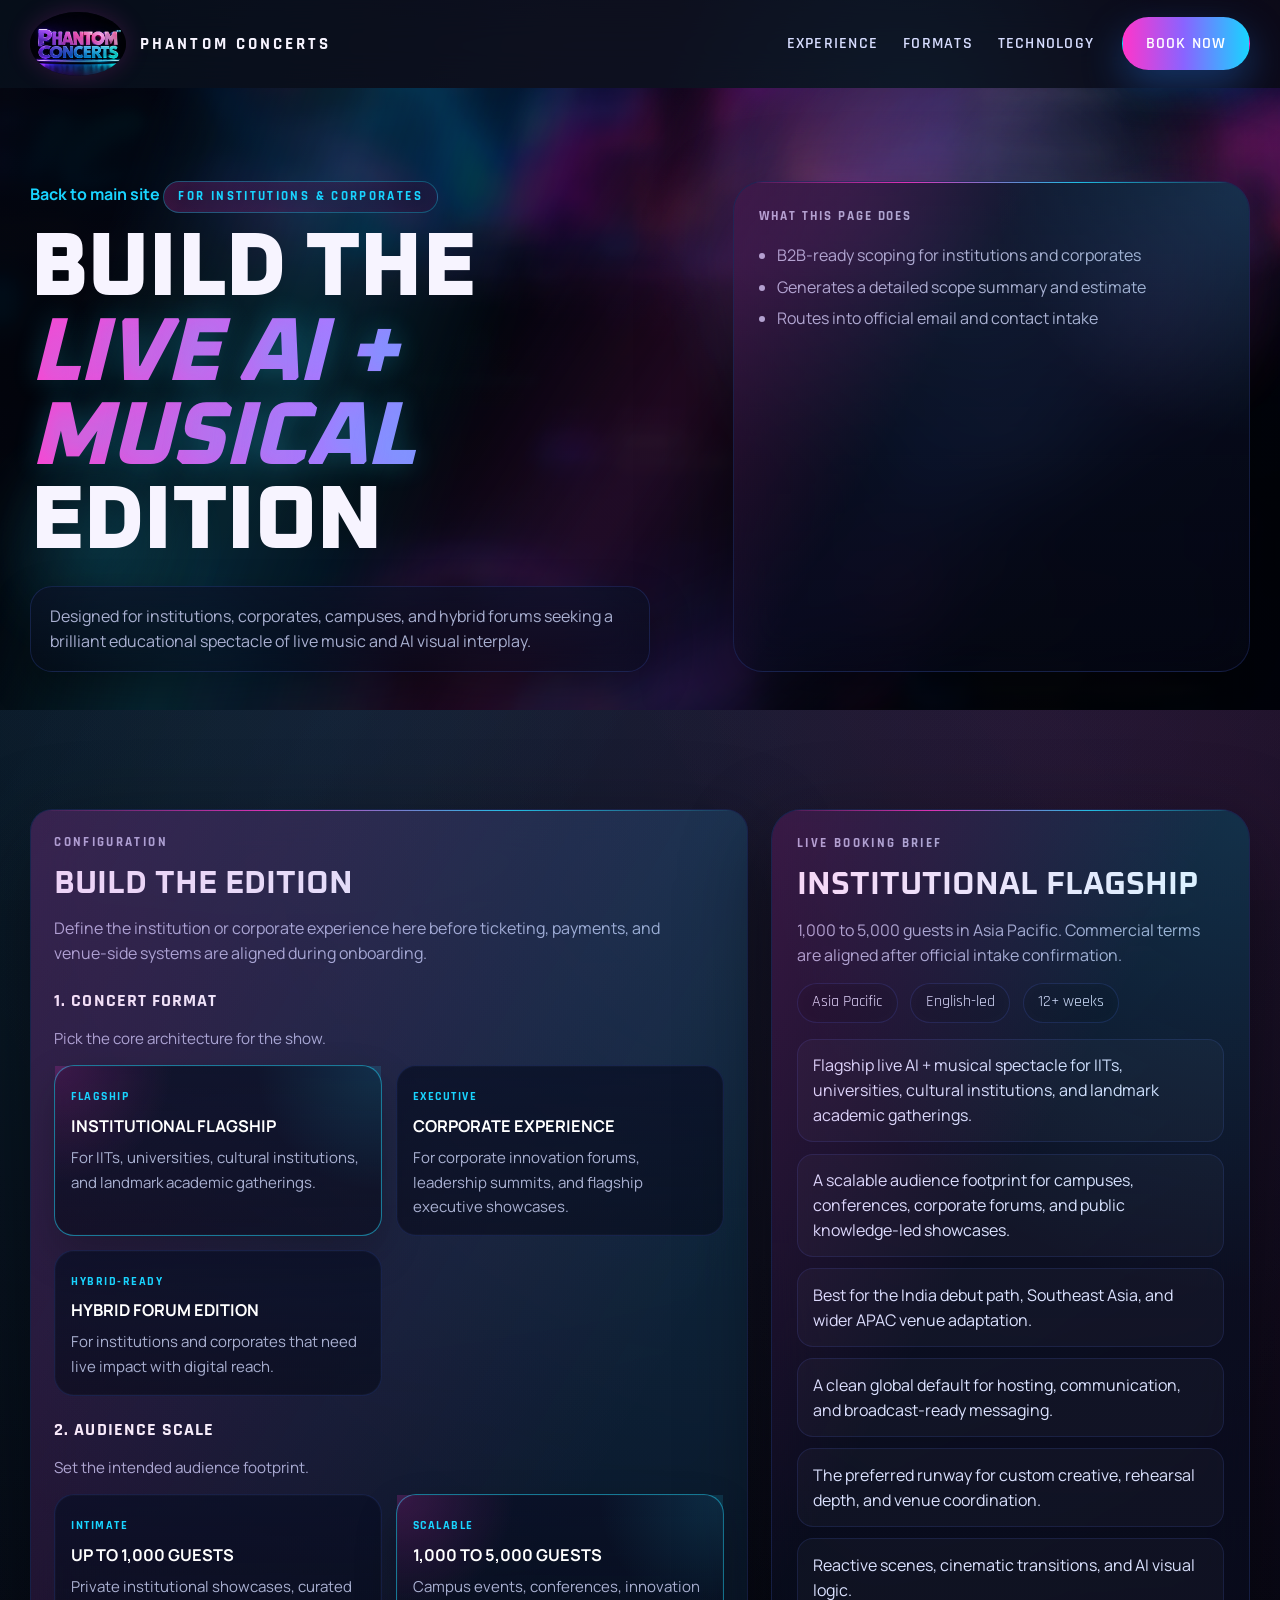
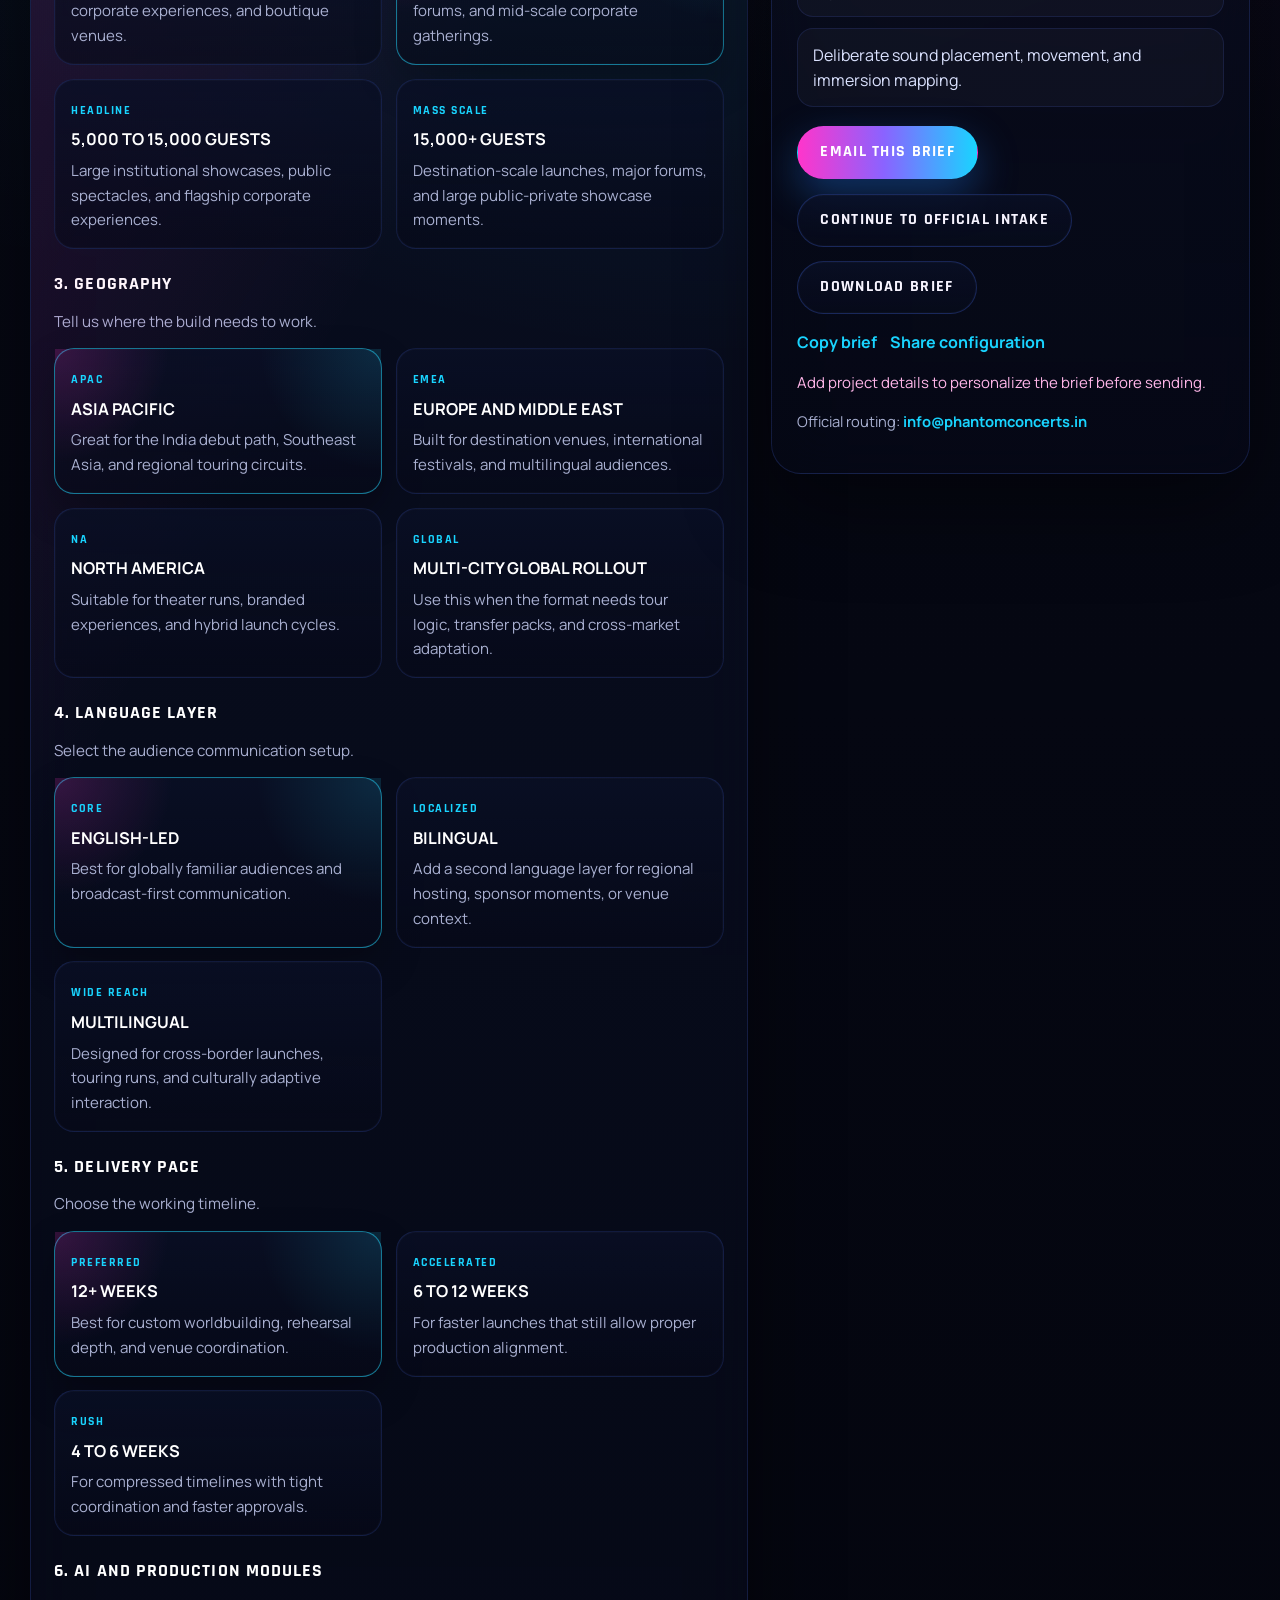
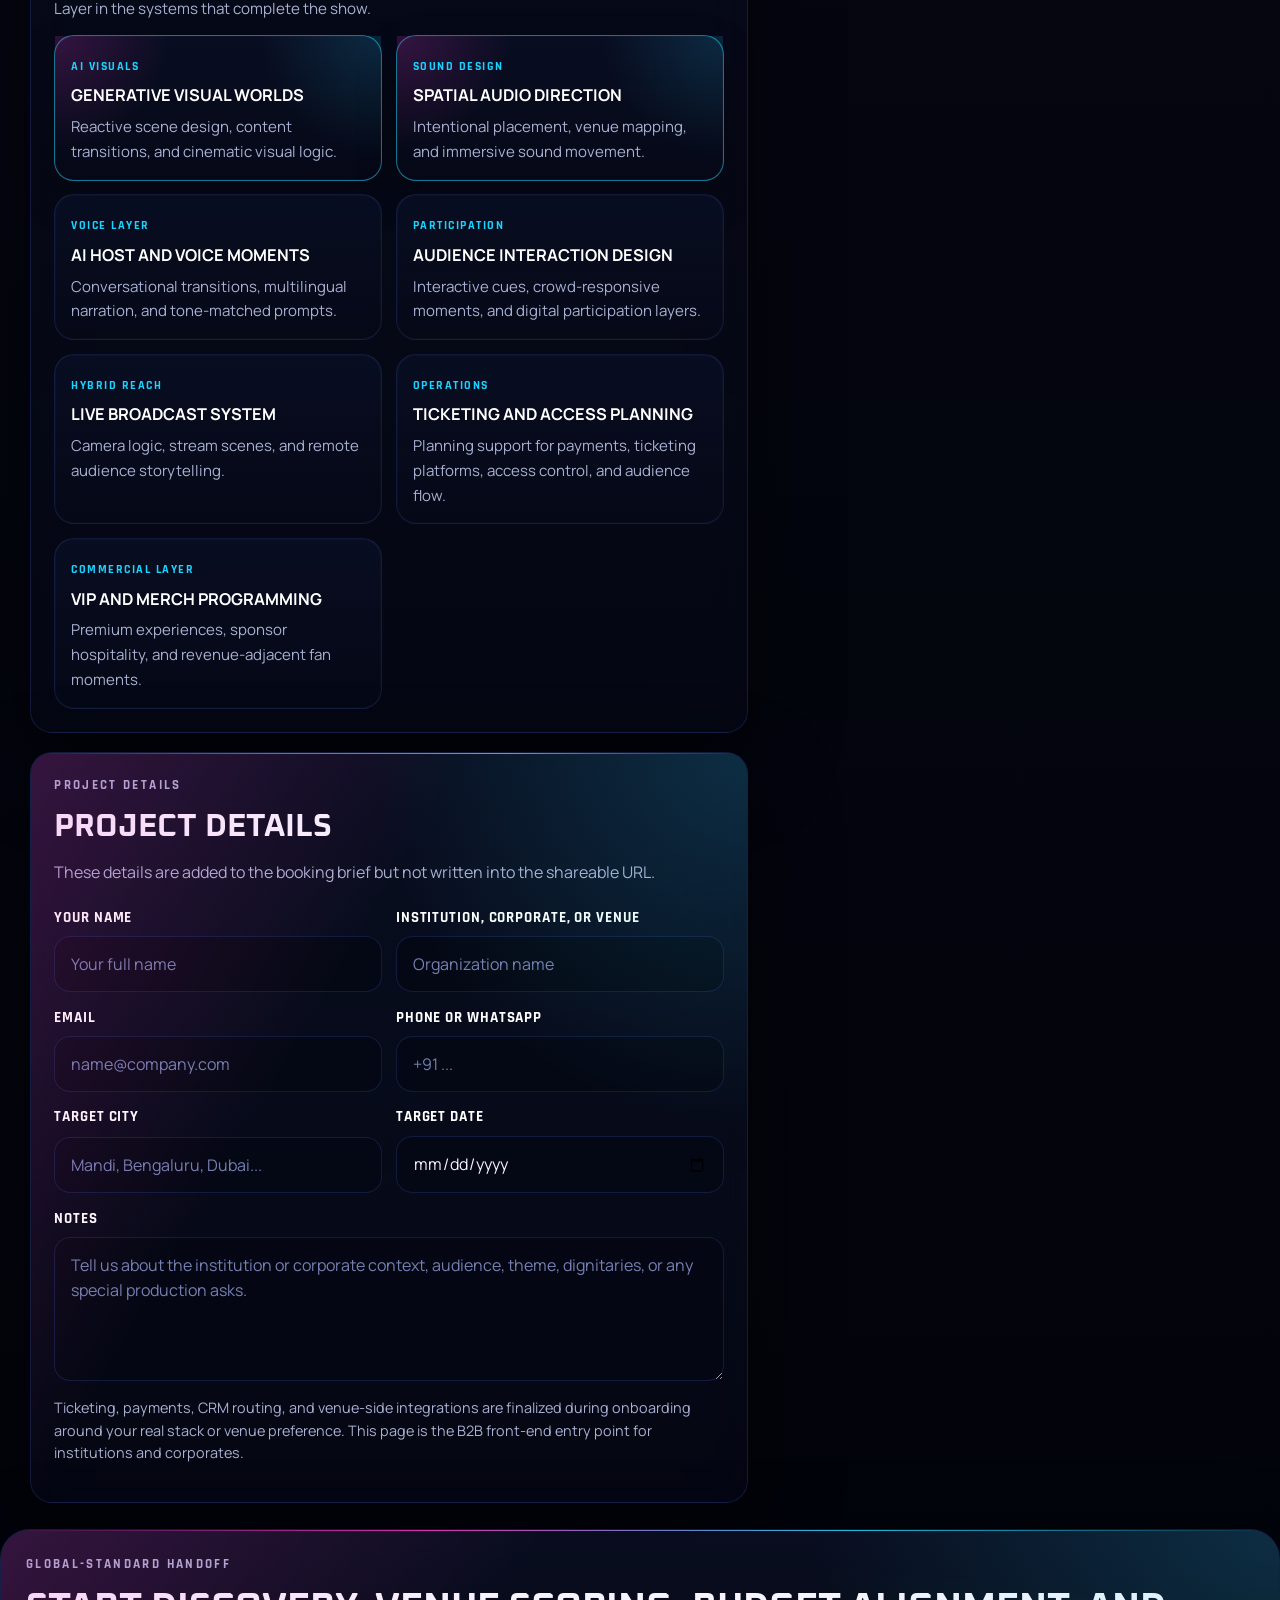
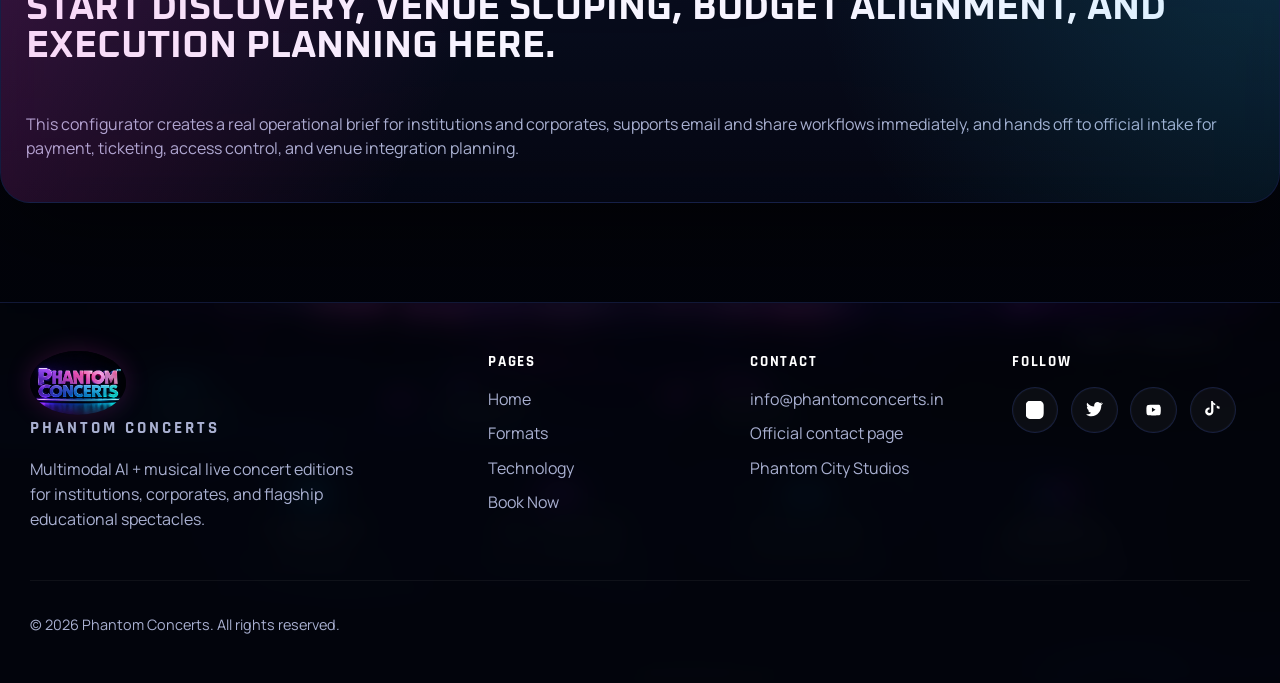
==== commit 9de17b08: "Add files via upload" ====
--- a/booking.html
+++ b/booking.html
@@ -4,26 +4,26 @@
     <meta charset="UTF-8" />
     <meta http-equiv="X-UA-Compatible" content="IE=edge" />
     <meta name="viewport" content="width=device-width, initial-scale=1.0" />
-    <title>Book Phantom Concerts | Configure the Experience</title>
+    <title>Book Phantom Concerts | For Institutions & Corporates</title>
     <meta
       name="description"
-      content="Configure Phantom Concerts with a premium booking flow. Select concert format, audience scale, AI modules, language, region, and production options, then route the brief through official channels."
+      content="Configure Phantom Concerts for institutions and corporates. Select the edition, scale, AI modules, and delivery needs, then route a structured booking brief through official channels."
     />
     <meta name="theme-color" content="#070914" />
     <link rel="canonical" href="https://www.phantomconcerts.com/booking.html" />
     <meta property="og:type" content="website" />
     <meta property="og:url" content="https://www.phantomconcerts.com/booking.html" />
-    <meta property="og:title" content="Book Phantom Concerts | Configure the Experience" />
+    <meta property="og:title" content="Book Phantom Concerts | For Institutions & Corporates" />
     <meta
       property="og:description"
-      content="Build the Phantom Concert format you need, generate a structured booking brief, and continue into official intake."
+      content="Build a Phantom Concert edition for institutions, corporates, and flagship educational spectacles."
     />
     <meta property="og:image" content="https://www.phantomconcerts.com/assets/show1.jpg" />
     <meta property="twitter:card" content="summary_large_image" />
-    <meta property="twitter:title" content="Book Phantom Concerts | Configure the Experience" />
+    <meta property="twitter:title" content="Book Phantom Concerts | For Institutions & Corporates" />
     <meta
       property="twitter:description"
-      content="A premium booking flow for AI multimodal concerts, hybrid showcases, and global tour builds."
+      content="A premium booking flow for institutions and corporates seeking a live AI + musical spectacle."
     />
     <meta property="twitter:image" content="https://www.phantomconcerts.com/assets/show1.jpg" />
     <link rel="icon" type="image/png" href="assets/favicon.png" />
@@ -43,7 +43,7 @@
             "@type": "Service",
             "@id": "https://www.phantomconcerts.com/booking.html#service",
             "name": "Phantom Concerts Booking",
-            "serviceType": "AI multimodal concert production",
+            "serviceType": "Multimodal AI + musical live concert production",
             "provider": {
               "@type": "Organization",
               "name": "Phantom Concerts",
@@ -56,7 +56,7 @@
               "contactPoint": {
                 "@type": "ContactPoint",
                 "contactType": "sales",
-                "email": "contact@phantomcitystudios.com"
+                "email": "info@phantomconcerts.in"
               }
             },
             "areaServed": "Worldwide"
@@ -123,22 +123,22 @@
         <div class="container booking-hero-grid">
           <div class="booking-hero-copy" data-reveal>
             <a href="index.html" class="text-link">Back to main site</a>
-            <p class="eyebrow eyebrow-pill">Build Your Phantom Concert</p>
+            <p class="eyebrow eyebrow-pill">For Institutions &amp; Corporates</p>
             <h1 class="display-title booking-display-title">
               <span class="title-line">Build the</span>
-              <span class="title-line gradient-line">Concert Stack</span>
-              <span class="title-line">Your Way</span>
+              <span class="title-line gradient-line">Live AI + Musical</span>
+              <span class="title-line">Edition</span>
             </h1>
             <p>
-              Set the format, scale, AI layers, and delivery needs, then generate a clean booking brief for
-              official intake.
+              Designed for institutions, corporates, campuses, and hybrid forums seeking a brilliant
+              educational spectacle of live music and AI visual interplay.
             </p>
           </div>
 
           <aside class="booking-hero-note masked-panel" data-reveal>
             <p class="panel-label">What this page does</p>
             <ul class="panel-list">
-              <li>Builds a shareable concert configuration</li>
+              <li>B2B-ready scoping for institutions and corporates</li>
               <li>Generates a detailed scope summary and estimate</li>
               <li>Routes into official email and contact intake</li>
             </ul>
@@ -152,10 +152,10 @@
             <section class="builder-card" data-reveal>
               <div class="builder-card-header">
                 <p class="eyebrow">Configuration</p>
-                <h2>Build the concert</h2>
+                <h2>Build the edition</h2>
                 <p>
-                  Define the experience here before ticketing, payments, and venue-side systems are aligned
-                  during onboarding.
+                  Define the institution or corporate experience here before ticketing, payments, and
+                  venue-side systems are aligned during onboarding.
                 </p>
               </div>
 
@@ -166,25 +166,25 @@
                   <label class="option-card">
                     <input type="radio" name="experience" value="flagship-arena" checked />
                     <span class="option-shell">
-                      <span class="option-topline">From $180k</span>
-                      <strong>Flagship Arena</strong>
-                      <span>Large-format premiere build for landmark venues, cultural launches, and sponsor-facing moments.</span>
+                      <span class="option-topline">Flagship</span>
+                      <strong>Institutional Flagship</strong>
+                      <span>For IITs, universities, cultural institutions, and landmark academic gatherings.</span>
                     </span>
                   </label>
                   <label class="option-card">
                     <input type="radio" name="experience" value="touring-theater" />
                     <span class="option-shell">
-                      <span class="option-topline">From $95k</span>
-                      <strong>Touring Theater</strong>
-                      <span>Modular touring format for theaters, festivals, and city-to-city deployment.</span>
+                      <span class="option-topline">Executive</span>
+                      <strong>Corporate Experience</strong>
+                      <span>For corporate innovation forums, leadership summits, and flagship executive showcases.</span>
                     </span>
                   </label>
                   <label class="option-card">
                     <input type="radio" name="experience" value="hybrid-broadcast" />
                     <span class="option-shell">
-                      <span class="option-topline">From $65k</span>
-                      <strong>Hybrid Broadcast</strong>
-                      <span>Broadcast-native format for mixed physical and digital audiences, streaming, and remote participation.</span>
+                      <span class="option-topline">Hybrid-ready</span>
+                      <strong>Hybrid Forum Edition</strong>
+                      <span>For institutions and corporates that need live impact with digital reach.</span>
                     </span>
                   </label>
                 </div>
@@ -199,7 +199,7 @@
                     <span class="option-shell">
                       <span class="option-topline">Intimate</span>
                       <strong>Up to 1,000 guests</strong>
-                      <span>Private showcases, premium brand launches, and boutique venue builds.</span>
+                      <span>Private institutional showcases, curated corporate experiences, and boutique venues.</span>
                     </span>
                   </label>
                   <label class="option-card">
@@ -207,7 +207,7 @@
                     <span class="option-shell">
                       <span class="option-topline">Scalable</span>
                       <strong>1,000 to 5,000 guests</strong>
-                      <span>Festival tents, theaters, branded public events, and emerging city launch formats.</span>
+                      <span>Campus events, conferences, innovation forums, and mid-scale corporate gatherings.</span>
                     </span>
                   </label>
                   <label class="option-card">
@@ -215,7 +215,7 @@
                     <span class="option-shell">
                       <span class="option-topline">Headline</span>
                       <strong>5,000 to 15,000 guests</strong>
-                      <span>Large-format premieres and ticketed flagship public experiences.</span>
+                      <span>Large institutional showcases, public spectacles, and flagship corporate experiences.</span>
                     </span>
                   </label>
                   <label class="option-card">
@@ -223,7 +223,7 @@
                     <span class="option-shell">
                       <span class="option-topline">Mass scale</span>
                       <strong>15,000+ guests</strong>
-                      <span>Destination-scale launches, stadium logic, and globally amplified moments.</span>
+                      <span>Destination-scale launches, major forums, and large public-private showcase moments.</span>
                     </span>
                   </label>
                 </div>
@@ -409,7 +409,7 @@
                   <input class="field" type="text" name="clientName" placeholder="Your full name" />
                 </label>
                 <label class="field-label">
-                  <span>Company or venue</span>
+                  <span>Institution, corporate, or venue</span>
                   <input class="field" type="text" name="companyName" placeholder="Organization name" />
                 </label>
                 <label class="field-label">
@@ -422,7 +422,7 @@
                 </label>
                 <label class="field-label">
                   <span>Target city</span>
-                  <input class="field" type="text" name="eventCity" placeholder="Mumbai, Dubai, London..." />
+                  <input class="field" type="text" name="eventCity" placeholder="Mandi, Bengaluru, Dubai..." />
                 </label>
                 <label class="field-label">
                   <span>Target date</span>
@@ -433,25 +433,24 @@
                   <textarea
                     class="field"
                     name="notes"
-                    placeholder="Tell us about the venue, audience, brand partners, launch goals, or any special production asks."
+                    placeholder="Tell us about the institution or corporate context, audience, theme, dignitaries, or any special production asks."
                   ></textarea>
                 </label>
               </div>
 
               <p class="builder-disclaimer">
                 Ticketing, payments, CRM routing, and venue-side integrations are finalized during
-                onboarding around your real stack or venue preference. This page is the robust front-end
-                entry point that replaces the old one-step flow.
+                onboarding around your real stack or venue preference. This page is the B2B front-end entry
+                point for institutions and corporates.
               </p>
             </section>
           </form>
 
           <aside class="summary-card" data-reveal>
             <p class="eyebrow">Live Booking Brief</p>
-            <h2 id="summary-title">Flagship Arena</h2>
-            <p class="summary-price" id="summary-price" aria-live="polite">$0</p>
+            <h2 id="summary-title">Institutional Flagship</h2>
             <p class="summary-subtitle" id="summary-subtitle">
-              Configure the concert to generate a detailed estimate and scope summary.
+              Configure the edition to build the scope summary. Commercial terms are aligned after official intake confirmation.
             </p>
 
             <div class="summary-chips">
@@ -480,12 +479,12 @@
             </div>
 
             <p class="summary-status" id="brief-status" aria-live="polite">
-              Your selections are being packaged into a structured booking brief.
+              Your selections are being packaged into a structured B2B booking brief.
             </p>
 
             <p class="summary-meta">
               Official routing:
-              <a class="contact-link" href="mailto:contact@phantomcitystudios.com">contact@phantomcitystudios.com</a>
+              <a class="contact-link" href="mailto:info@phantomconcerts.in">info@phantomconcerts.in</a>
             </p>
           </aside>
         </div>
@@ -493,12 +492,12 @@
         <div class="booking-note-banner" data-reveal>
           <div>
             <p class="eyebrow">Global-standard handoff</p>
-            <h2>Start discovery, venue scoping, budget alignment, and commerce planning here.</h2>
+            <h2>Start discovery, venue scoping, budget alignment, and execution planning here.</h2>
           </div>
           <p>
-            This configurator creates a real operational brief, supports email and share workflows
-            immediately, and hands off to official intake for payment, ticketing, access control, and venue
-            integration planning.
+            This configurator creates a real operational brief for institutions and corporates, supports
+            email and share workflows immediately, and hands off to official intake for payment, ticketing,
+            access control, and venue integration planning.
           </p>
         </div>
 
@@ -523,8 +522,8 @@
             <span>Phantom Concerts</span>
           </a>
           <p class="footer-copy">
-            AI multimodal concert experiences by Phantom City Studios, configured for premium entertainment
-            outcomes and global production rigor.
+            Multimodal AI + musical live concert editions for institutions, corporates, and flagship
+            educational spectacles.
           </p>
         </div>
 
@@ -538,7 +537,7 @@
 
         <div>
           <p class="footer-title">Contact</p>
-          <a href="mailto:contact@phantomcitystudios.com">contact@phantomcitystudios.com</a>
+          <a href="mailto:info@phantomconcerts.in">info@phantomconcerts.in</a>
           <a href="https://phantomcitystudios.com/contact" target="_blank" rel="noreferrer"
             >Official contact page</a
           >
--- a/styles.css
+++ b/styles.css
@@ -373,9 +373,9 @@
 }
 
 .brand img {
-  width: 3rem;
-  height: 3rem;
-  object-fit: cover;
+  width: 6rem;
+  height: 4rem;
+  object-fit: fill;
   border-radius: 50%;
   box-shadow: 0 0 26px rgba(255, 53, 203, 0.18);
 }
@@ -725,6 +725,73 @@
   padding: 1.55rem;
 }
 
+.trailer-card {
+  display: grid;
+  gap: 1rem;
+}
+
+.trailer-frame {
+  position: relative;
+  aspect-ratio: 4 / 5;
+  border: 1px solid rgba(84, 117, 255, 0.18);
+  border-radius: 24px;
+  overflow: hidden;
+  background:
+    radial-gradient(circle at 50% 25%, rgba(255, 53, 203, 0.16), transparent 30%),
+    linear-gradient(180deg, rgba(5, 7, 18, 0.2), rgba(5, 7, 18, 0.72));
+}
+
+.trailer-video,
+.trailer-overlay {
+  position: absolute;
+  inset: 0;
+  width: 100%;
+  height: 100%;
+}
+
+.trailer-video {
+  object-fit: cover;
+  filter: saturate(1.08) contrast(1.04);
+  background: #050712;
+}
+
+.trailer-overlay {
+  pointer-events: none;
+  background:
+    linear-gradient(180deg, rgba(4, 6, 16, 0.1), rgba(4, 6, 16, 0.28)),
+    radial-gradient(circle at 80% 18%, rgba(36, 216, 255, 0.16), transparent 22%),
+    radial-gradient(circle at 24% 78%, rgba(255, 53, 203, 0.14), transparent 20%);
+}
+
+.trailer-toggle {
+  position: absolute;
+  z-index: 1;
+}
+
+.trailer-toggle {
+  right: 0.9rem;
+  bottom: 0.9rem;
+  min-height: 2.5rem;
+  padding: 0.65rem 0.9rem;
+  border: 1px solid rgba(84, 117, 255, 0.24);
+  border-radius: 999px;
+  background: rgba(9, 12, 27, 0.72);
+  color: #fff;
+  font-family: "Rajdhani", sans-serif;
+  font-size: 0.9rem;
+  font-weight: 700;
+  letter-spacing: 0.08em;
+  text-transform: uppercase;
+  backdrop-filter: blur(16px);
+  box-shadow: var(--shadow-soft);
+}
+
+.trailer-toggle:hover,
+.trailer-toggle:focus-visible {
+  border-color: rgba(36, 216, 255, 0.42);
+}
+
+
 .spotlight-panel h2 {
   margin: 0 0 0.85rem;
   font-size: clamp(1.6rem, 2.5vw, 2.45rem);
@@ -1152,6 +1219,19 @@
   text-transform: uppercase;
 }
 
+.concealed-price {
+  user-select: none;
+  -webkit-user-select: none;
+}
+
+.option-topline.concealed-price {
+  filter: blur(8px);
+  opacity: 0.9;
+  text-shadow:
+    0 0 18px rgba(36, 216, 255, 0.52),
+    0 0 32px rgba(255, 53, 203, 0.2);
+}
+
 .option-shell strong {
   position: relative;
   display: block;
@@ -1237,6 +1317,14 @@
   -webkit-background-clip: text;
   background-clip: text;
   color: transparent;
+}
+
+.summary-price.concealed-price {
+  filter: blur(14px);
+  opacity: 0.94;
+  text-shadow:
+    0 0 28px rgba(36, 216, 255, 0.26),
+    0 0 56px rgba(255, 53, 203, 0.22);
 }
 
 .summary-subtitle,
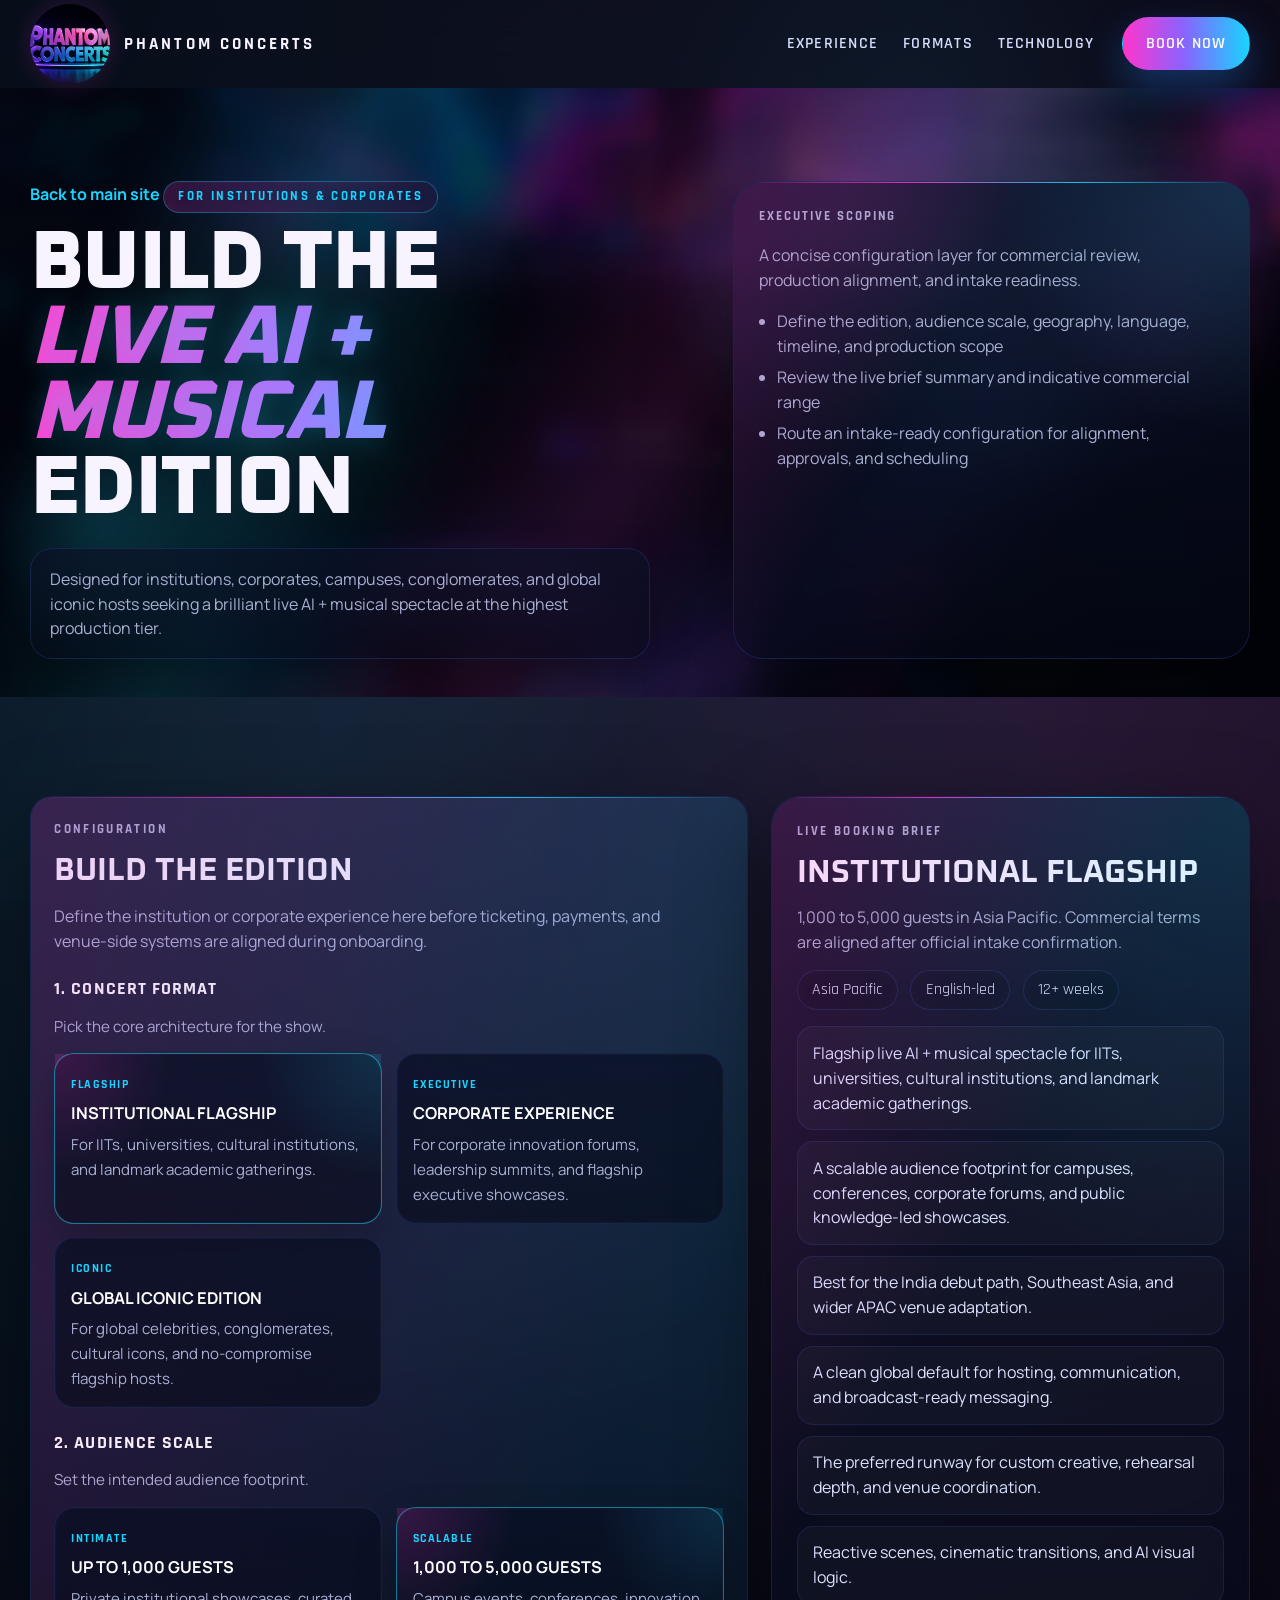
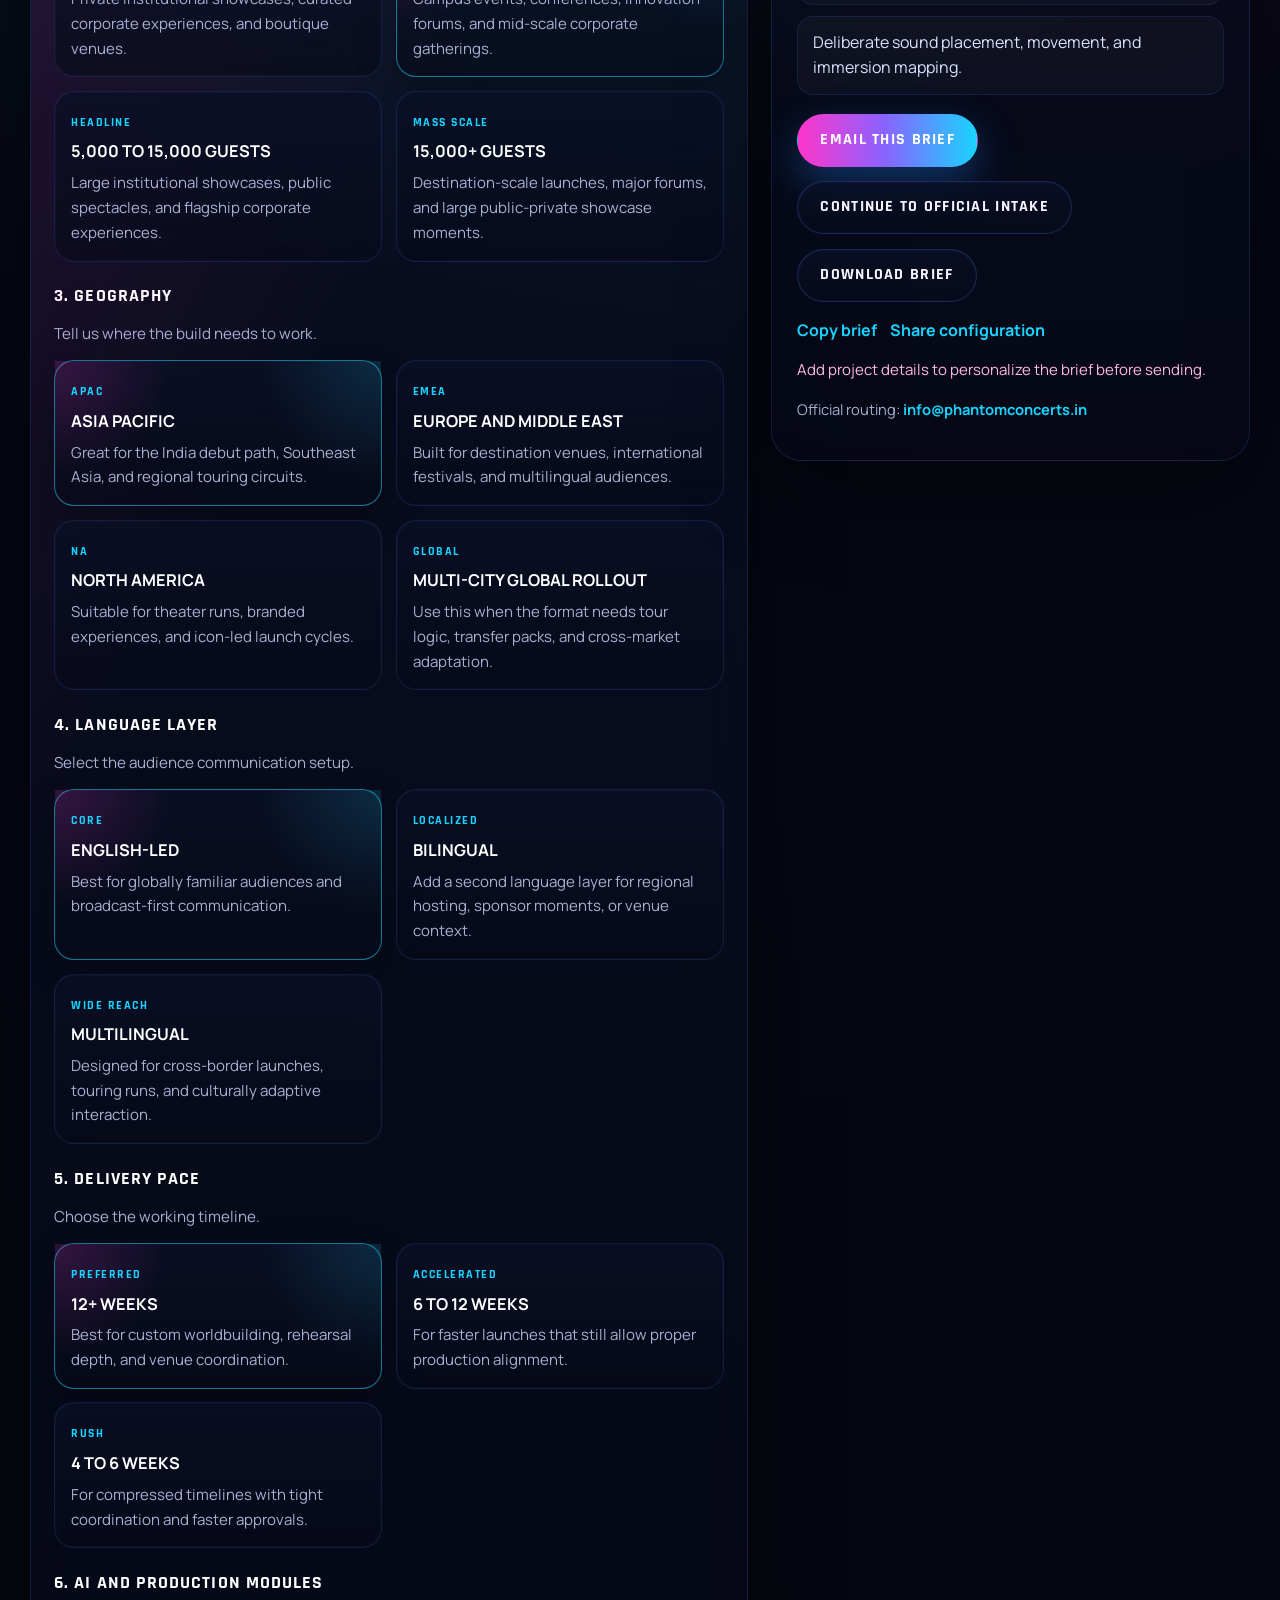
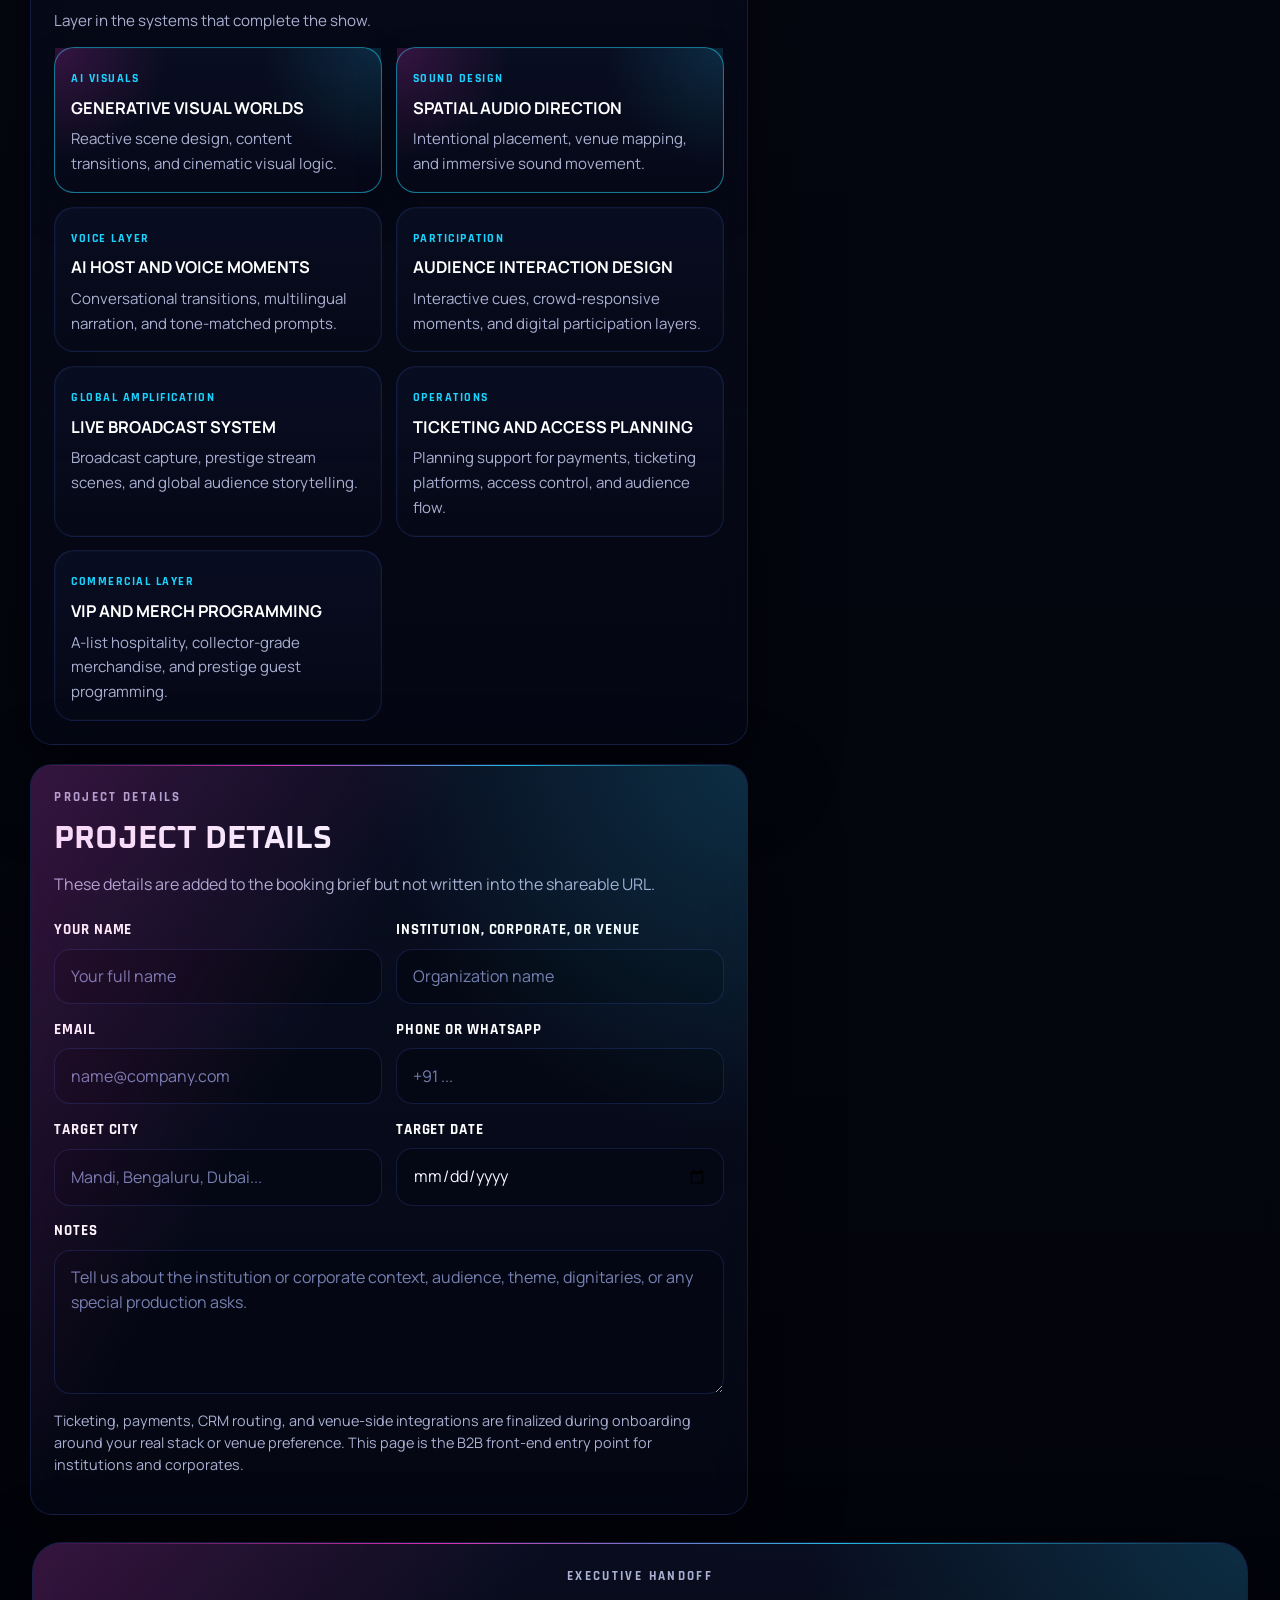
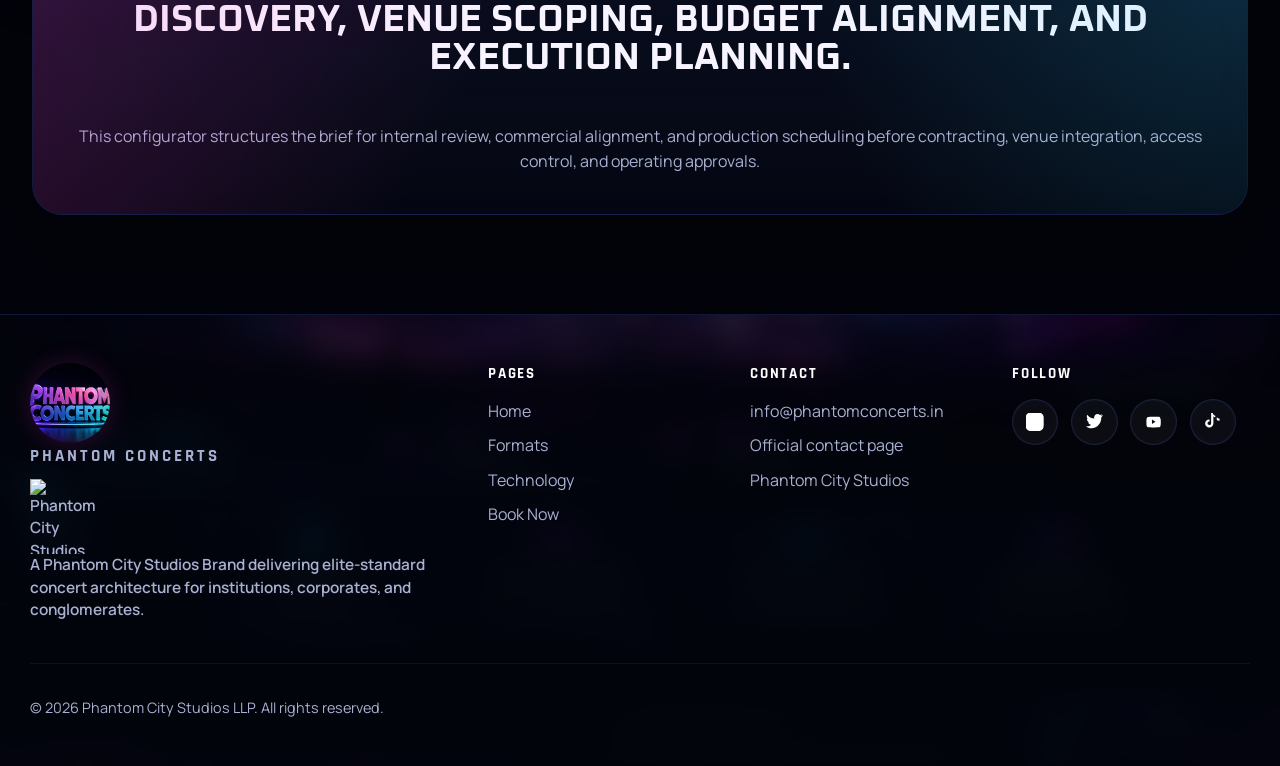
==== commit 376469ae: "Add files via upload" ====
--- a/booking.html
+++ b/booking.html
@@ -83,7 +83,7 @@
                 "@type": "Offer",
                 "itemOffered": {
                   "@type": "Service",
-                  "name": "Hybrid Broadcast"
+                  "name": "Global Iconic Edition"
                 }
               }
             ]
@@ -130,17 +130,18 @@
               <span class="title-line">Edition</span>
             </h1>
             <p>
-              Designed for institutions, corporates, campuses, and hybrid forums seeking a brilliant
-              educational spectacle of live music and AI visual interplay.
+              Designed for institutions, corporates, campuses, conglomerates, and global iconic hosts
+              seeking a brilliant live AI + musical spectacle at the highest production tier.
             </p>
           </div>
 
           <aside class="booking-hero-note masked-panel" data-reveal>
-            <p class="panel-label">What this page does</p>
+            <p class="panel-label">Executive Scoping</p>
+            <p>A concise configuration layer for commercial review, production alignment, and intake readiness.</p>
             <ul class="panel-list">
-              <li>B2B-ready scoping for institutions and corporates</li>
-              <li>Generates a detailed scope summary and estimate</li>
-              <li>Routes into official email and contact intake</li>
+              <li>Define the edition, audience scale, geography, language, timeline, and production scope</li>
+              <li>Review the live brief summary and indicative commercial range</li>
+              <li>Route an intake-ready configuration for alignment, approvals, and scheduling</li>
             </ul>
           </aside>
         </div>
@@ -180,11 +181,11 @@
                     </span>
                   </label>
                   <label class="option-card">
-                    <input type="radio" name="experience" value="hybrid-broadcast" />
-                    <span class="option-shell">
-                      <span class="option-topline">Hybrid-ready</span>
-                      <strong>Hybrid Forum Edition</strong>
-                      <span>For institutions and corporates that need live impact with digital reach.</span>
+                    <input type="radio" name="experience" value="global-iconic" />
+                    <span class="option-shell">
+                      <span class="option-topline">Iconic</span>
+                      <strong>Global Iconic Edition</strong>
+                      <span>For global celebrities, conglomerates, cultural icons, and no-compromise flagship hosts.</span>
                     </span>
                   </label>
                 </div>
@@ -254,7 +255,7 @@
                     <span class="option-shell">
                       <span class="option-topline">NA</span>
                       <strong>North America</strong>
-                      <span>Suitable for theater runs, branded experiences, and hybrid launch cycles.</span>
+                      <span>Suitable for theater runs, branded experiences, and icon-led launch cycles.</span>
                     </span>
                   </label>
                   <label class="option-card">
@@ -369,9 +370,9 @@
                   <label class="option-card">
                     <input type="checkbox" name="modules" value="live-broadcast" />
                     <span class="option-shell">
-                      <span class="option-topline">Hybrid reach</span>
+                      <span class="option-topline">Global amplification</span>
                       <strong>Live broadcast system</strong>
-                      <span>Camera logic, stream scenes, and remote audience storytelling.</span>
+                      <span>Broadcast capture, prestige stream scenes, and global audience storytelling.</span>
                     </span>
                   </label>
                   <label class="option-card">
@@ -387,7 +388,7 @@
                     <span class="option-shell">
                       <span class="option-topline">Commercial layer</span>
                       <strong>VIP and merch programming</strong>
-                      <span>Premium experiences, sponsor hospitality, and revenue-adjacent fan moments.</span>
+                      <span>A-list hospitality, collector-grade merchandise, and prestige guest programming.</span>
                     </span>
                   </label>
                 </div>
@@ -491,13 +492,12 @@
 
         <div class="booking-note-banner" data-reveal>
           <div>
-            <p class="eyebrow">Global-standard handoff</p>
-            <h2>Start discovery, venue scoping, budget alignment, and execution planning here.</h2>
+            <p class="eyebrow">Executive handoff</p>
+            <h2>Discovery, venue scoping, budget alignment, and execution planning.</h2>
           </div>
           <p>
-            This configurator creates a real operational brief for institutions and corporates, supports
-            email and share workflows immediately, and hands off to official intake for payment, ticketing,
-            access control, and venue integration planning.
+            This configurator structures the brief for internal review, commercial alignment, and production
+            scheduling before contracting, venue integration, access control, and operating approvals.
           </p>
         </div>
 
@@ -521,10 +521,18 @@
             <img src="assets/logo.png" alt="Phantom Concerts logo" />
             <span>Phantom Concerts</span>
           </a>
-          <p class="footer-copy">
-            Multimodal AI + musical live concert editions for institutions, corporates, and flagship
-            educational spectacles.
-          </p>
+          <a
+            class="footer-studio-credit"
+            href="https://www.phantomcitystudios.com"
+            target="_blank"
+            rel="noreferrer"
+          >
+            <img src="assets/phantom_logo.png" alt="Phantom City Studios logo" />
+            <span>
+              A Phantom City Studios Brand delivering elite-standard concert architecture for
+              institutions, corporates, and conglomerates.
+            </span>
+          </a>
         </div>
 
         <div>
@@ -564,7 +572,7 @@
       </div>
 
       <div class="container footer-bottom">
-        <p>© <span data-current-year>2026</span> Phantom Concerts. All rights reserved.</p>
+        <p>© <span data-current-year>2026</span> Phantom City Studios LLP. All rights reserved.</p>
       </div>
     </footer>
 
--- a/styles.css
+++ b/styles.css
@@ -240,9 +240,9 @@
 
 .display-title {
   margin: 0;
-  font-size: clamp(3.2rem, 7vw, 6.15rem);
+  font-size: clamp(3.2rem, 6.5vw, 5.6rem);
   font-weight: 800;
-  line-height: 0.94;
+  line-height: 0.9;
   letter-spacing: -0.02em;
   text-transform: uppercase;
   text-wrap: balance;
@@ -251,7 +251,7 @@
 
 .title-line {
   display: block;
-  padding-right: 0.14em;
+  padding-right: 0.12em;
 }
 
 .gradient-line {
@@ -373,9 +373,9 @@
 }
 
 .brand img {
-  width: 6rem;
-  height: 4rem;
-  object-fit: fill;
+  width: 5rem;
+  height: 5rem;
+  object-fit: cover;
   border-radius: 50%;
   box-shadow: 0 0 26px rgba(255, 53, 203, 0.18);
 }
@@ -574,7 +574,7 @@
 .hero-grid {
   position: relative;
   grid-template-columns: minmax(0, 1.04fr) minmax(0, 0.96fr);
-  align-items: center;
+  align-items: stretch;
 }
 
 .booking-hero-grid {
@@ -591,6 +591,9 @@
 
 .hero-copy {
   max-width: 48rem;
+  display: flex;
+  flex-direction: column;
+  height: 100%;
 }
 
 .booking-display-title {
@@ -631,6 +634,10 @@
   margin-top: 1.45rem;
 }
 
+.hero-launch-card {
+  margin-top: auto;
+}
+
 .signal-chip,
 .summary-chip {
   display: inline-flex;
@@ -645,13 +652,25 @@
 }
 
 .hero-stage {
-  display: grid;
+  display: flex;
+  flex-direction: column;
+  align-items: stretch;
   gap: 1rem;
+  height: 100%;
 }
 
 .hero-stage-stack {
   display: grid;
   gap: 1rem;
+  align-content: start;
+}
+
+.hero-stage-showcase {
+  isolation: isolate;
+  width: 110%;
+  max-width: none;
+  margin: 0;
+  align-self: flex-start;
 }
 
 .masked-panel,
@@ -716,6 +735,7 @@
 }
 
 .spotlight-panel,
+.hero-launch-card,
 .hero-next-card,
 .countdown-card,
 .summary-card,
@@ -723,6 +743,11 @@
 .booking-hero-note {
   border-radius: var(--radius-lg);
   padding: 1.55rem;
+}
+
+.hero-launch-card {
+  display: grid;
+  gap: 0.9rem;
 }
 
 .trailer-card {
@@ -829,23 +854,63 @@
 }
 
 .hero-media-card img {
+  display: block;
   width: 100%;
   aspect-ratio: 4 / 3;
   object-fit: cover;
   filter: saturate(1.12) contrast(1.02);
+  transition:
+    opacity 540ms ease,
+    transform 780ms ease,
+    filter 520ms ease;
+}
+
+.hero-stage-showcase img.is-transitioning {
+  opacity: 0.68;
+  transform: scale(1.018);
+  filter: saturate(1.06) contrast(1.01);
 }
 
 .hero-media-card figcaption {
   padding: 1rem 1.2rem 1.2rem;
   color: var(--muted);
   font-size: 0.94rem;
-}
-
+  transition:
+    opacity 320ms ease,
+    transform 420ms ease;
+}
+
+.hero-media-card figcaption.is-transitioning {
+  opacity: 0.42;
+  transform: translateY(6px);
+}
+
+.hero-stage-actions {
+  justify-content: center;
+  align-items: center;
+  width: 100%;
+  margin: 0.2rem auto 0;
+}
+
+.hero-stage-actions .button {
+  min-width: 14rem;
+  justify-content: center;
+}
+
+.hero-launch-card h3,
 .hero-next-card h3 {
   margin: 0 0 0.65rem;
   font-size: 1.45rem;
   text-transform: uppercase;
   letter-spacing: 0.03em;
+}
+
+.hero-launch-card p:last-of-type {
+  color: var(--muted);
+}
+
+.hero-stage .spotlight-panel {
+  margin-top: auto;
 }
 
 .mini-stat {
@@ -902,27 +967,138 @@
 .signal-band {
   position: relative;
   z-index: 1;
-  padding-bottom: 1rem;
+  padding-bottom: 0.3rem;
+  overflow: hidden;
+}
+
+.signal-band-hero {
+  position: relative;
+  isolation: isolate;
+  padding: 0.35rem 0 0.45rem;
+}
+
+.signal-band-hero::before,
+.signal-band-hero::after {
+  content: "";
+  position: absolute;
+  inset: 0;
+  pointer-events: none;
+}
+
+.signal-band-hero::before {
+  z-index: -2;
+  background:
+    linear-gradient(180deg, rgba(5, 7, 18, 0.88) 0%, rgba(5, 7, 18, 0.74) 38%, rgba(4, 6, 16, 0.4) 100%),
+    radial-gradient(circle at 18% 52%, rgba(36, 216, 255, 0.16), transparent 30%),
+    radial-gradient(circle at 82% 46%, rgba(255, 53, 203, 0.15), transparent 28%),
+    linear-gradient(90deg, rgba(6, 9, 24, 0.2), rgba(10, 14, 32, 0.4) 18%, rgba(10, 14, 32, 0.4) 82%, rgba(6, 9, 24, 0.2));
+}
+
+.signal-band-hero::after {
+  z-index: -1;
+  background:
+    linear-gradient(180deg, rgba(255, 255, 255, 0.03), transparent 22%, transparent 78%, rgba(255, 255, 255, 0.02)),
+    linear-gradient(90deg, transparent, rgba(36, 216, 255, 0.08) 28%, rgba(255, 53, 203, 0.08) 72%, transparent);
+  opacity: 0.9;
+}
+
+.signal-band-hero + .hero-section {
+  padding-top: 1.9rem;
+}
+
+.signal-band-viewport {
+  position: relative;
+  overflow: hidden;
+  padding: 0.16rem;
+  border: 1px solid rgba(84, 127, 255, 0.16);
+  border-radius: 999px;
+  background:
+    linear-gradient(90deg, rgba(8, 12, 28, 0.84), rgba(10, 15, 34, 0.68), rgba(8, 12, 28, 0.84)),
+    linear-gradient(180deg, rgba(255, 255, 255, 0.03), rgba(255, 255, 255, 0));
+  backdrop-filter: blur(22px);
+  box-shadow:
+    inset 0 1px 0 rgba(255, 255, 255, 0.05),
+    0 16px 34px rgba(0, 0, 0, 0.18),
+    0 0 44px rgba(36, 216, 255, 0.06);
+}
+
+.signal-band-viewport::before,
+.signal-band-viewport::after {
+  content: "";
+  position: absolute;
+  top: 0;
+  bottom: 0;
+  z-index: 2;
+  width: clamp(2.5rem, 8vw, 7rem);
+  pointer-events: none;
+}
+
+.signal-band-viewport::before {
+  left: 0;
+  background: linear-gradient(90deg, rgba(8, 12, 28, 0.98), rgba(8, 12, 28, 0));
+}
+
+.signal-band-viewport::after {
+  right: 0;
+  background: linear-gradient(270deg, rgba(8, 12, 28, 0.98), rgba(8, 12, 28, 0));
+}
+
+.signal-band-track {
+  display: flex;
+  width: max-content;
+  align-items: center;
+  animation: concertMarquee 30s linear infinite;
+  transform: translate3d(0, 0, 0);
+  will-change: transform;
+}
+
+.signal-band-track.is-runtime {
+  animation: none;
 }
 
 .signal-band-inner {
-  display: grid;
-  grid-template-columns: repeat(5, minmax(0, 1fr));
-  gap: 0.9rem;
+  display: flex;
+  flex: 0 0 auto;
+  align-items: center;
+  gap: 0.55rem;
+  padding-right: 0.55rem;
+  white-space: nowrap;
 }
 
 .signal-band-inner span {
-  display: flex;
+  display: inline-flex;
   align-items: center;
   justify-content: center;
-  min-height: 4rem;
-  padding: 1rem;
-  border: 1px solid rgba(84, 117, 255, 0.18);
+  min-height: 2.9rem;
+  padding: 0.55rem 1rem;
+  border: 1px solid rgba(100, 130, 255, 0.14);
   border-radius: 999px;
-  background: linear-gradient(180deg, rgba(11, 17, 38, 0.72), rgba(6, 9, 24, 0.5));
-  color: #e6ebff;
+  background:
+    linear-gradient(180deg, rgba(255, 255, 255, 0.055), rgba(9, 13, 28, 0.58)),
+    linear-gradient(135deg, rgba(36, 216, 255, 0.08), rgba(255, 53, 203, 0.08));
+  color: #eef2ff;
   text-align: center;
-  box-shadow: var(--shadow-soft);
+  box-shadow:
+    inset 0 1px 0 rgba(255, 255, 255, 0.04),
+    0 10px 22px rgba(0, 0, 0, 0.18);
+  font-family: "Rajdhani", sans-serif;
+  font-size: 0.84rem;
+  font-weight: 700;
+  letter-spacing: 0.1em;
+  text-transform: uppercase;
+  text-shadow:
+    0 0 16px rgba(36, 216, 255, 0.12),
+    0 0 22px rgba(255, 53, 203, 0.08);
+}
+
+@keyframes concertMarquee {
+  from {
+    transform: translateX(0);
+  }
+
+  to {
+    transform: translateX(-50%);
+  }
 }
 
 .feature-grid,
@@ -975,11 +1151,16 @@
 
 .format-grid {
   grid-template-columns: repeat(3, minmax(0, 1fr));
+  align-items: stretch;
+  grid-auto-rows: 1fr;
 }
 
 .format-card {
   display: flex;
   flex-direction: column;
+  width: 100%;
+  min-width: 0;
+  height: 100%;
   border-radius: var(--radius-lg);
 }
 
@@ -995,6 +1176,7 @@
   flex: 1;
   flex-direction: column;
   gap: 1rem;
+  min-height: 100%;
   padding: 1.4rem;
 }
 
@@ -1383,6 +1565,13 @@
   display: grid;
   gap: 1rem;
   margin-top: 1.65rem;
+  grid-column: 1 / -1;
+  width: min(calc(100% - 3.1rem), 76rem);
+  margin-left: auto;
+  margin-right: auto;
+  text-align: center;
+  justify-items: center;
+  justify-self: center;
 }
 
 .site-footer {
@@ -1415,6 +1604,33 @@
   margin-bottom: 0.85rem;
 }
 
+.footer-studio-credit {
+  display: inline-flex;
+  align-items: center;
+  gap: 1rem;
+  margin-bottom: 0.95rem;
+  color: rgba(232, 238, 255, 0.88);
+  font-family: "Manrope", sans-serif;
+  font-size: 0.96rem;
+  font-weight: 600;
+  letter-spacing: 0;
+  line-height: 1.45;
+  text-transform: none;
+}
+
+.footer-studio-credit img {
+  width: 4.7rem;
+  height: 4.7rem;
+  flex: 0 0 auto;
+  object-fit: contain;
+  filter: drop-shadow(0 0 18px rgba(81, 229, 255, 0.2));
+}
+
+.footer-studio-credit span {
+  display: inline-block;
+  max-width: 44ch;
+}
+
 .footer-copy {
   max-width: 34ch;
   color: var(--muted);
@@ -1436,6 +1652,10 @@
 }
 
 .site-footer a:hover {
+  color: #fff;
+}
+
+.footer-studio-credit:hover {
   color: #fff;
 }
 
@@ -1522,13 +1742,16 @@
   .feature-grid,
   .tech-grid,
   .flow-grid,
-  .format-grid,
-  .signal-band-inner {
+  .format-grid {
     grid-template-columns: repeat(2, minmax(0, 1fr));
   }
 
   .summary-card {
     position: static;
+  }
+
+  .hero-stage-showcase {
+    width: 100%;
   }
 }
 
@@ -1584,6 +1807,14 @@
     padding-top: 5.1rem;
   }
 
+  .signal-band-hero {
+    padding: 0.25rem 0 0.35rem;
+  }
+
+  .signal-band-hero + .hero-section {
+    padding-top: 1.45rem;
+  }
+
   .site-header-inner {
     min-height: 4.7rem;
   }
@@ -1595,6 +1826,10 @@
     align-items: stretch;
   }
 
+  .hero-stage-actions .button {
+    min-width: 0;
+  }
+
   .button {
     width: 100%;
   }
@@ -1603,13 +1838,22 @@
   .tech-grid,
   .flow-grid,
   .format-grid,
-  .signal-band-inner,
   .hero-metric-band,
   .option-grid,
   .option-grid.modules-grid,
   .contact-grid,
   .countdown {
     grid-template-columns: 1fr;
+  }
+
+  .signal-band-track {
+    animation-duration: 24s;
+  }
+
+  .signal-band-inner span {
+    min-height: 2.5rem;
+    padding: 0.45rem 0.85rem;
+    font-size: 0.76rem;
   }
 
   .brand span {
@@ -1643,4 +1887,22 @@
     opacity: 1;
     transform: none;
   }
-}
+
+  .signal-band-track {
+    width: auto;
+    animation: none;
+  }
+
+  .signal-band-viewport {
+    overflow-x: auto;
+  }
+
+  .signal-band-viewport::before,
+  .signal-band-viewport::after {
+    display: none;
+  }
+
+  .signal-band-inner:last-child {
+    display: none;
+  }
+}
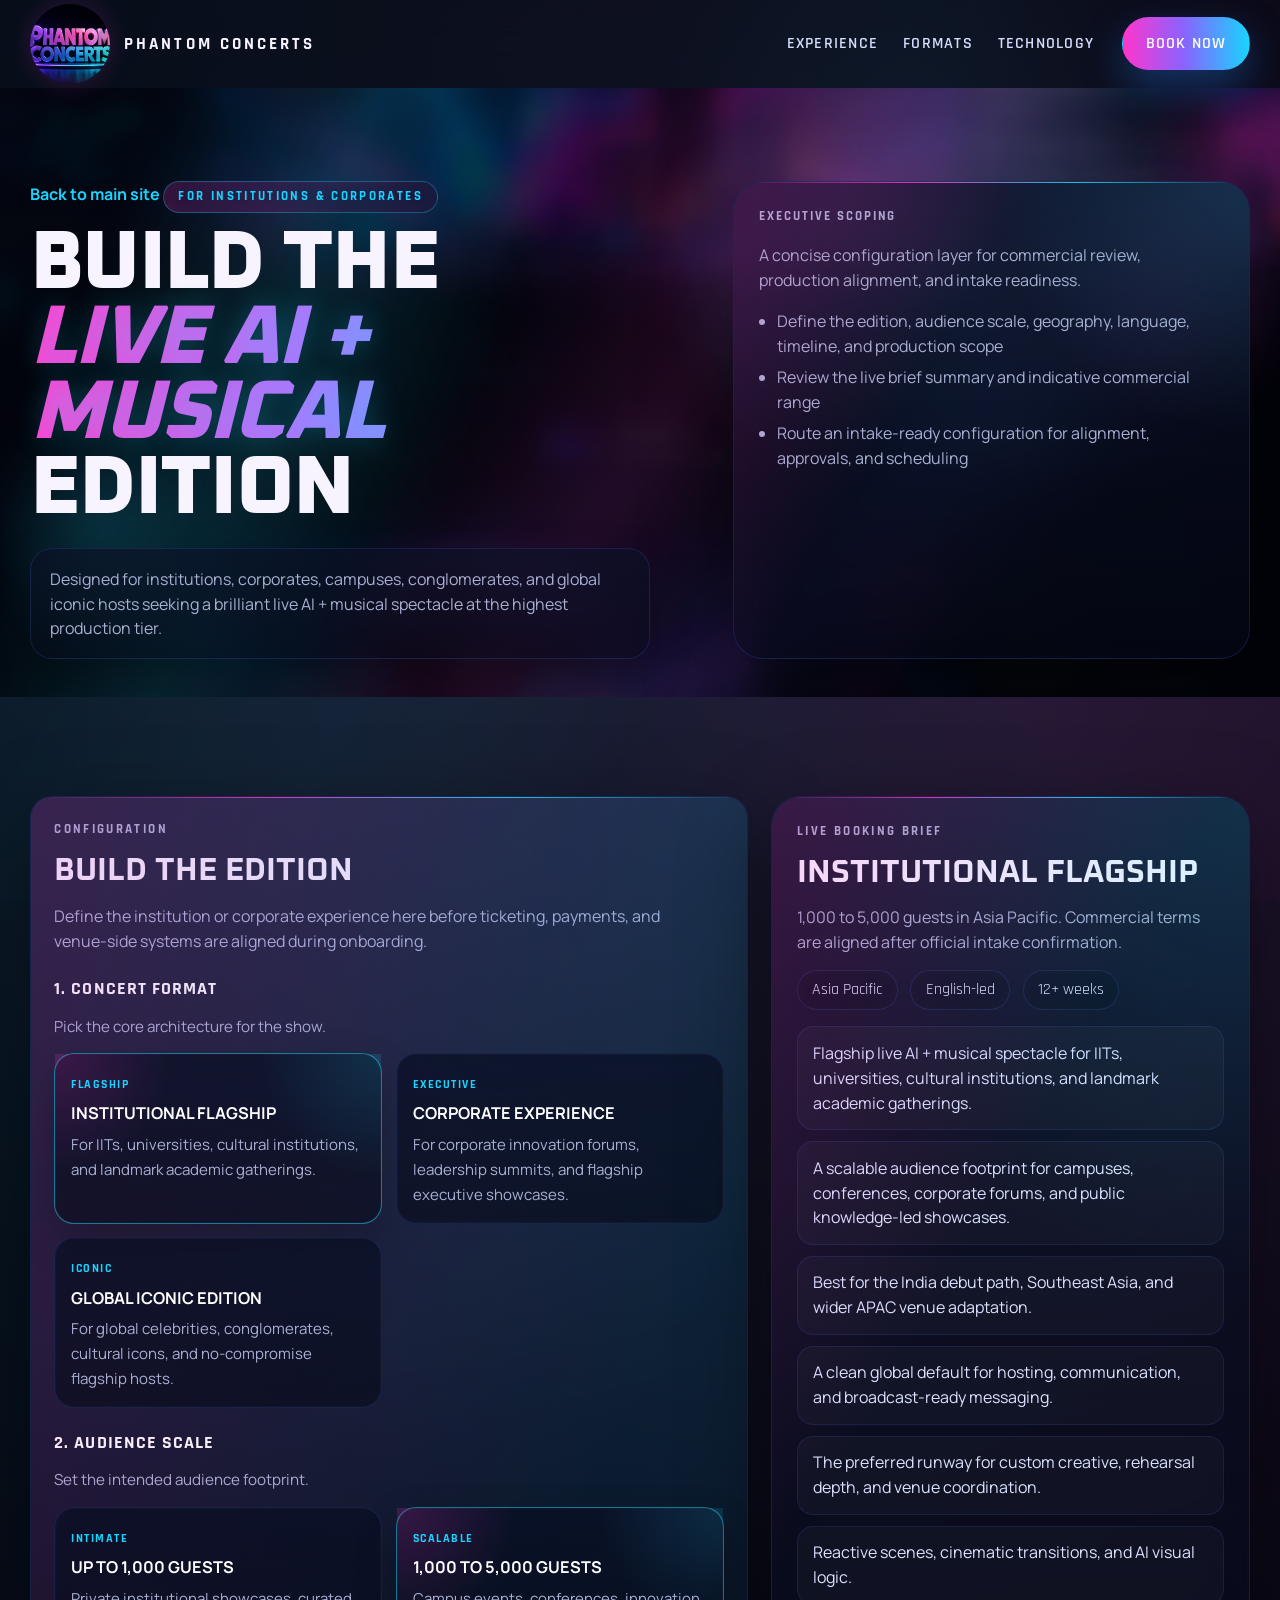
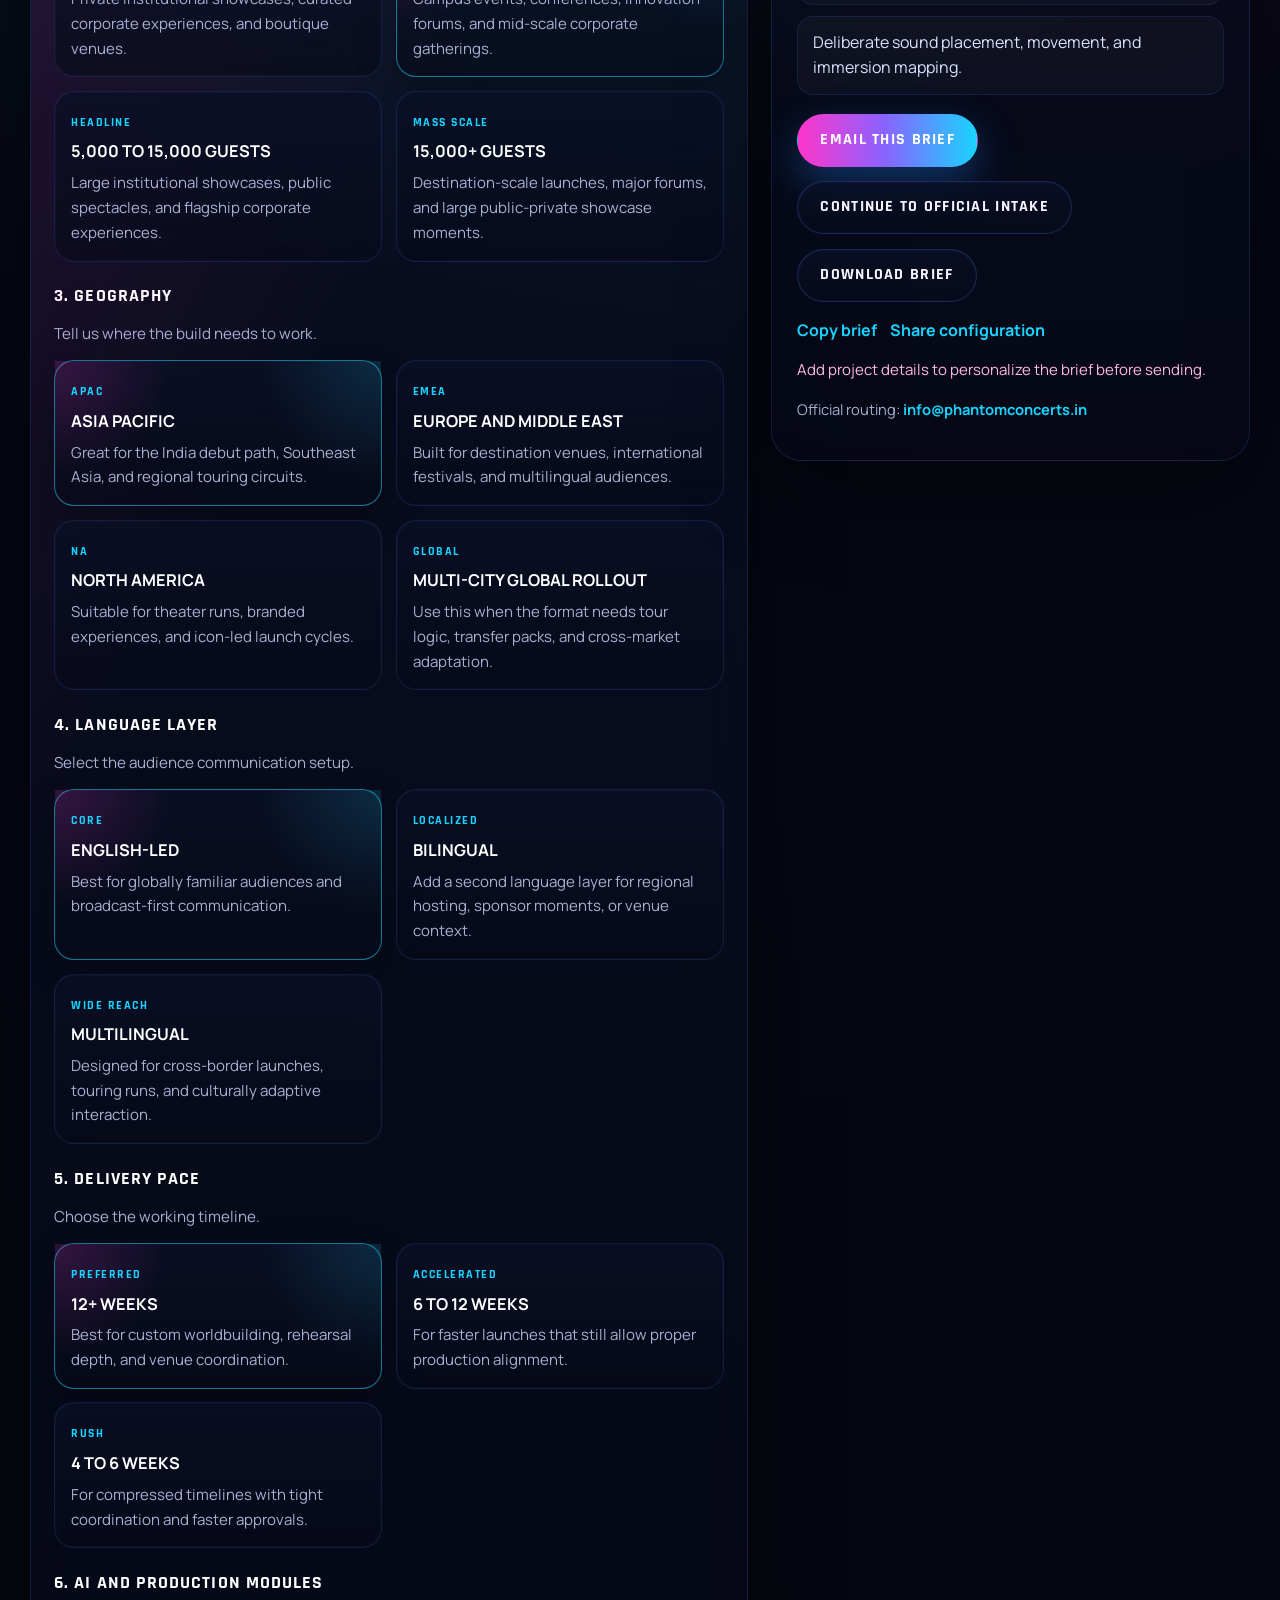
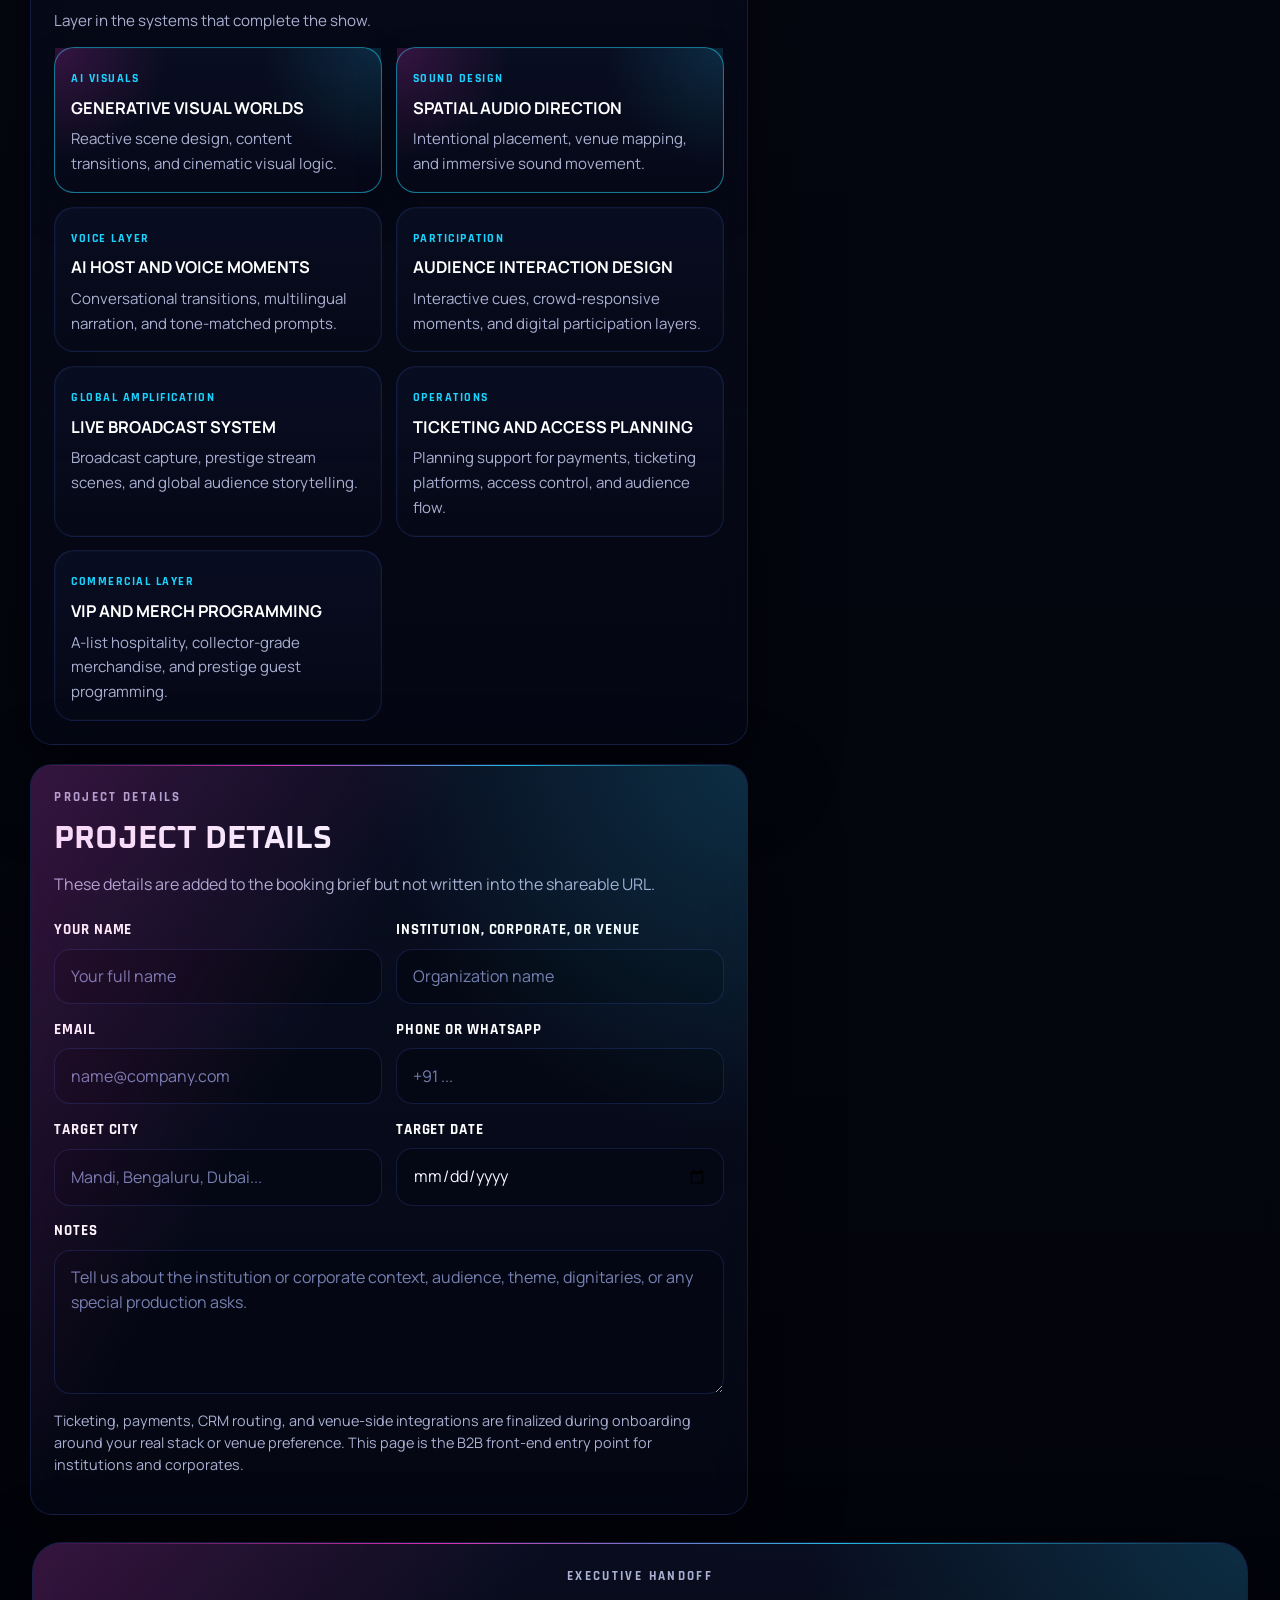
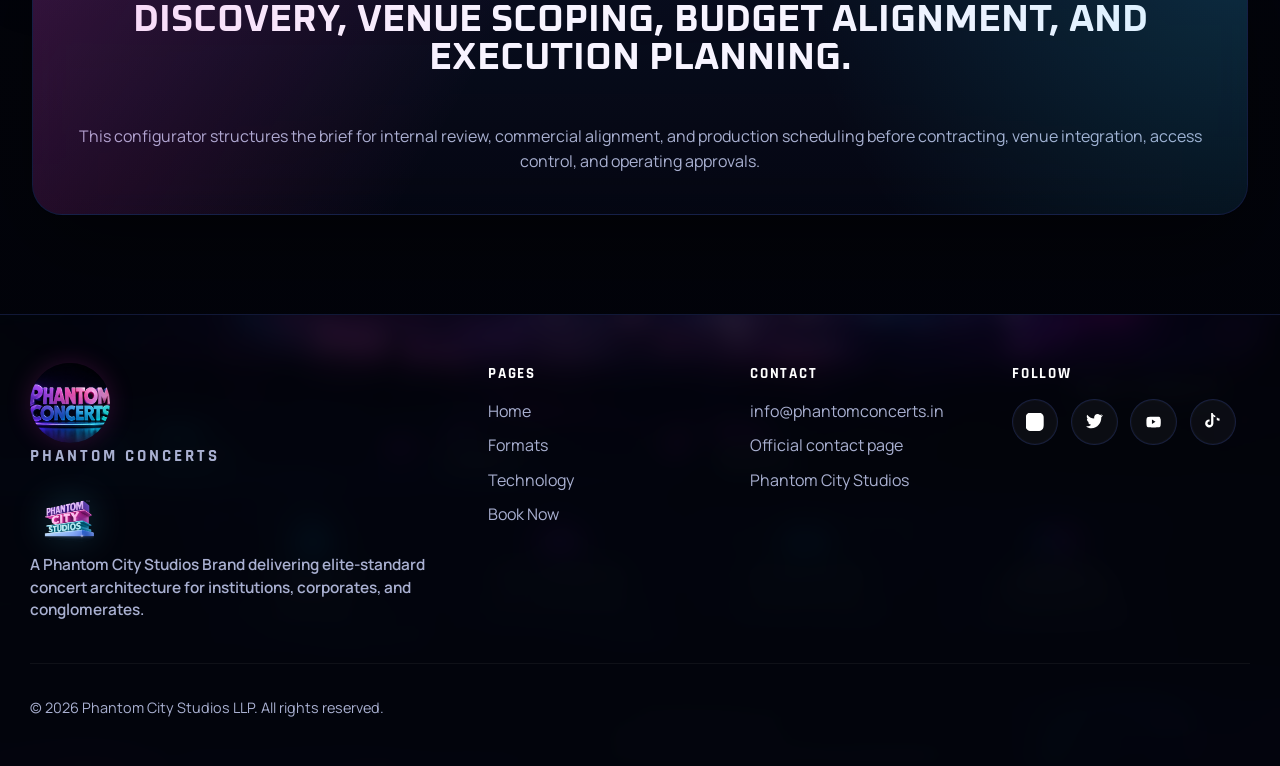
==== commit 2e2cfc75: "Add files via upload" ====
--- a/booking.html
+++ b/booking.html
@@ -4,28 +4,37 @@
     <meta charset="UTF-8" />
     <meta http-equiv="X-UA-Compatible" content="IE=edge" />
     <meta name="viewport" content="width=device-width, initial-scale=1.0" />
-    <title>Book Phantom Concerts | For Institutions & Corporates</title>
+    <title>Book Phantom Concerts | AI Concert Booking for Institutions, Corporates &amp; Conglomerates</title>
     <meta
       name="description"
-      content="Configure Phantom Concerts for institutions and corporates. Select the edition, scale, AI modules, and delivery needs, then route a structured booking brief through official channels."
+      content="Configure Phantom Concerts for institutions, corporates, conglomerates, leadership summits, innovation forums, and global iconic flagship events. Build an intake-ready AI concert brief for commercial review and production alignment."
     />
+    <meta
+      name="keywords"
+      content="Phantom Concerts booking, AI concert booking, Phantom Concerts India, Phantom City Studios, corporate event entertainment, institutional flagship events, leadership summit entertainment, innovation forum entertainment, conglomerate event entertainment, global iconic events, experiential brand activation, multimodal AI concert, live AI music show, #PhantomConcertsIndia, #CorporateEvents, #MultiModalAI"
+    />
+    <meta name="robots" content="index,follow,max-image-preview:large,max-snippet:-1,max-video-preview:-1" />
     <meta name="theme-color" content="#070914" />
-    <link rel="canonical" href="https://www.phantomconcerts.com/booking.html" />
+    <link rel="canonical" href="https://phantomconcerts.in/booking.html" />
+    <link rel="alternate" type="text/plain" href="/llms.txt" title="Phantom Concerts LLM Guide" />
+    <link rel="alternate" type="application/json" href="/brand-discovery.json" title="Phantom Concerts Brand Discovery" />
     <meta property="og:type" content="website" />
-    <meta property="og:url" content="https://www.phantomconcerts.com/booking.html" />
-    <meta property="og:title" content="Book Phantom Concerts | For Institutions & Corporates" />
+    <meta property="og:url" content="https://phantomconcerts.in/booking.html" />
+    <meta property="og:site_name" content="Phantom Concerts" />
+    <meta property="og:title" content="Book Phantom Concerts | AI Concert Booking for Institutions, Corporates &amp; Conglomerates" />
     <meta
       property="og:description"
-      content="Build a Phantom Concert edition for institutions, corporates, and flagship educational spectacles."
+      content="Build an intake-ready Phantom Concert edition for institutions, corporates, conglomerates, leadership summits, innovation forums, and global iconic flagship events."
     />
-    <meta property="og:image" content="https://www.phantomconcerts.com/assets/show1.jpg" />
+    <meta property="og:image" content="https://phantomconcerts.in/assets/show1.jpg" />
     <meta property="twitter:card" content="summary_large_image" />
-    <meta property="twitter:title" content="Book Phantom Concerts | For Institutions & Corporates" />
+    <meta property="twitter:url" content="https://phantomconcerts.in/booking.html" />
+    <meta property="twitter:title" content="Book Phantom Concerts | AI Concert Booking for Institutions, Corporates &amp; Conglomerates" />
     <meta
       property="twitter:description"
-      content="A premium booking flow for institutions and corporates seeking a live AI + musical spectacle."
+      content="A premium booking flow for institutions, corporates, conglomerates, leadership summits, innovation forums, and global iconic flagship events."
     />
-    <meta property="twitter:image" content="https://www.phantomconcerts.com/assets/show1.jpg" />
+    <meta property="twitter:image" content="https://phantomconcerts.in/assets/show1.jpg" />
     <link rel="icon" type="image/png" href="assets/favicon.png" />
     <link rel="manifest" href="/manifest.json" />
     <link rel="preconnect" href="https://fonts.googleapis.com" />
@@ -41,22 +50,53 @@
         "@graph": [
           {
             "@type": "Service",
-            "@id": "https://www.phantomconcerts.com/booking.html#service",
+            "@id": "https://phantomconcerts.in/booking.html#service",
             "name": "Phantom Concerts Booking",
-            "serviceType": "Multimodal AI + musical live concert production",
+            "serviceType": "AI-powered concert production and live experiential entertainment",
+            "description": "Booking and scoping for Phantom Concerts editions across institutions, corporates, conglomerates, leadership summits, innovation forums, and global iconic flagship events.",
+            "keywords": "Phantom Concerts booking, AI concert booking, corporate event entertainment, institutional flagship events, innovation forum entertainment, leadership summit entertainment, experiential brand activation, conglomerate event entertainment, global iconic events",
+            "category": [
+              "Institutional events",
+              "Corporate events",
+              "Leadership summits",
+              "Innovation forums",
+              "Experiential brand activations",
+              "Global iconic live events"
+            ],
+            "audience": [
+              {
+                "@type": "Audience",
+                "audienceType": "Institutions, universities, IITs, and cultural campuses"
+              },
+              {
+                "@type": "Audience",
+                "audienceType": "Corporates, conglomerates, leadership summits, and innovation forums"
+              },
+              {
+                "@type": "Audience",
+                "audienceType": "Global iconic hosts and flagship live event buyers"
+              }
+            ],
             "provider": {
               "@type": "Organization",
               "name": "Phantom Concerts",
-              "url": "https://www.phantomconcerts.com/",
+              "url": "https://phantomconcerts.in/",
+              "sameAs": [
+                "https://www.instagram.com/phantomconcerts",
+                "https://twitter.com/phantomconcerts",
+                "https://youtube.com/@phantomconcerts",
+                "https://www.tiktok.com/@phantomconcerts"
+              ],
               "parentOrganization": {
                 "@type": "Organization",
                 "name": "Phantom City Studios",
-                "url": "https://phantomcitystudios.com"
+                "url": "https://www.phantomcitystudios.com"
               },
               "contactPoint": {
                 "@type": "ContactPoint",
                 "contactType": "sales",
-                "email": "info@phantomconcerts.in"
+                "email": "info@phantomconcerts.in",
+                "availableLanguage": ["English"]
               }
             },
             "areaServed": "Worldwide"
@@ -64,26 +104,30 @@
           {
             "@type": "OfferCatalog",
             "name": "Phantom Concerts Formats",
+            "url": "https://phantomconcerts.in/booking.html",
             "itemListElement": [
               {
                 "@type": "Offer",
                 "itemOffered": {
                   "@type": "Service",
-                  "name": "Flagship Arena"
+                  "name": "Institutional Flagship",
+                  "description": "AI-powered live concert edition for IITs, universities, cultural institutions, and landmark academic stages."
                 }
               },
               {
                 "@type": "Offer",
                 "itemOffered": {
                   "@type": "Service",
-                  "name": "Touring Theater"
+                  "name": "Corporate Experience Edition",
+                  "description": "AI-powered live concert edition for corporates, leadership summits, innovation forums, and flagship executive showcases."
                 }
               },
               {
                 "@type": "Offer",
                 "itemOffered": {
                   "@type": "Service",
-                  "name": "Global Iconic Edition"
+                  "name": "Global Iconic Edition",
+                  "description": "No-compromise live spectacle for global iconic hosts, celebrities, conglomerates, and flagship buyers."
                 }
               }
             ]
--- a/styles.css
+++ b/styles.css
@@ -766,7 +766,9 @@
     linear-gradient(180deg, rgba(5, 7, 18, 0.2), rgba(5, 7, 18, 0.72));
 }
 
-.trailer-video,
+.trailer-player,
+.trailer-frame > iframe,
+.trailer-player iframe,
 .trailer-overlay {
   position: absolute;
   inset: 0;
@@ -774,8 +776,14 @@
   height: 100%;
 }
 
-.trailer-video {
-  object-fit: cover;
+.trailer-player {
+  overflow: hidden;
+  background: #050712;
+}
+
+.trailer-frame > iframe,
+.trailer-player iframe {
+  border: 0;
   filter: saturate(1.08) contrast(1.04);
   background: #050712;
 }
@@ -814,6 +822,11 @@
 .trailer-toggle:hover,
 .trailer-toggle:focus-visible {
   border-color: rgba(36, 216, 255, 0.42);
+}
+
+.trailer-toggle[data-sound-state="unmuted"] {
+  border-color: rgba(255, 214, 90, 0.36);
+  background: rgba(24, 20, 10, 0.78);
 }
 
 
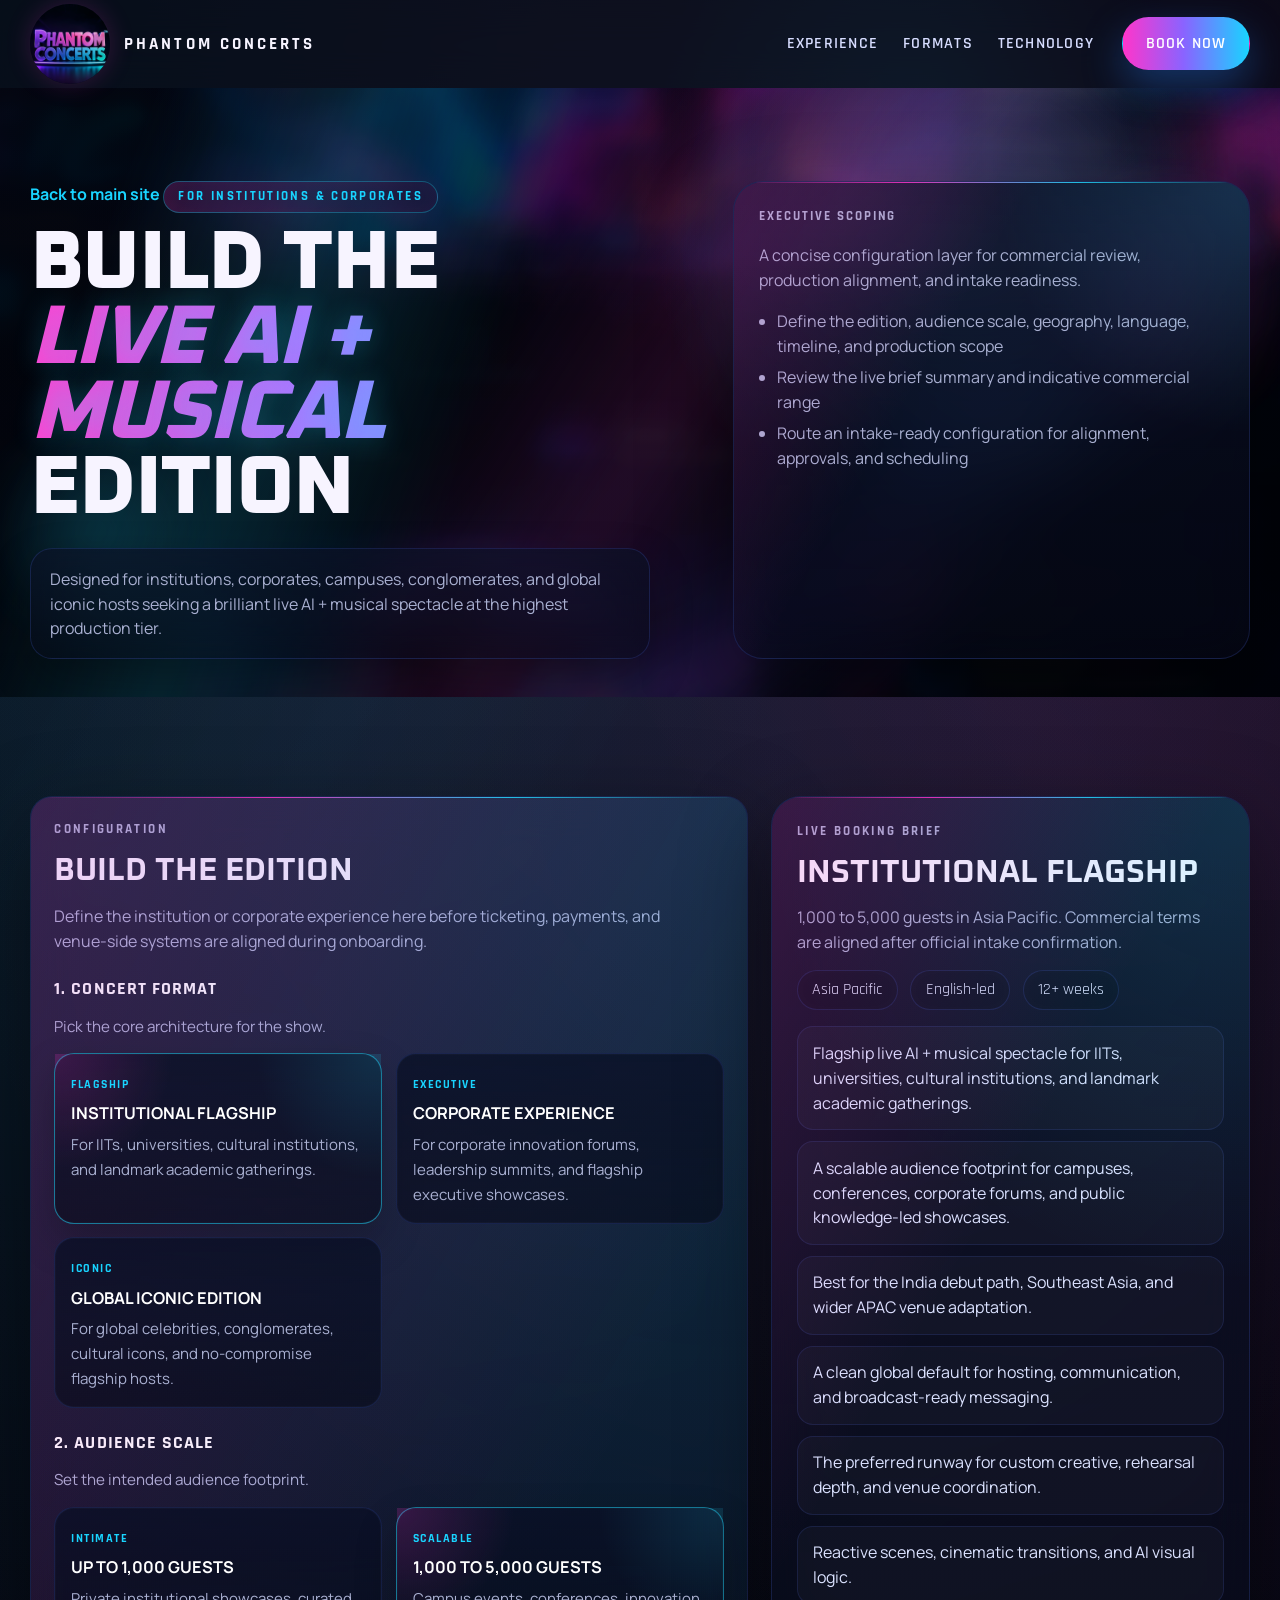
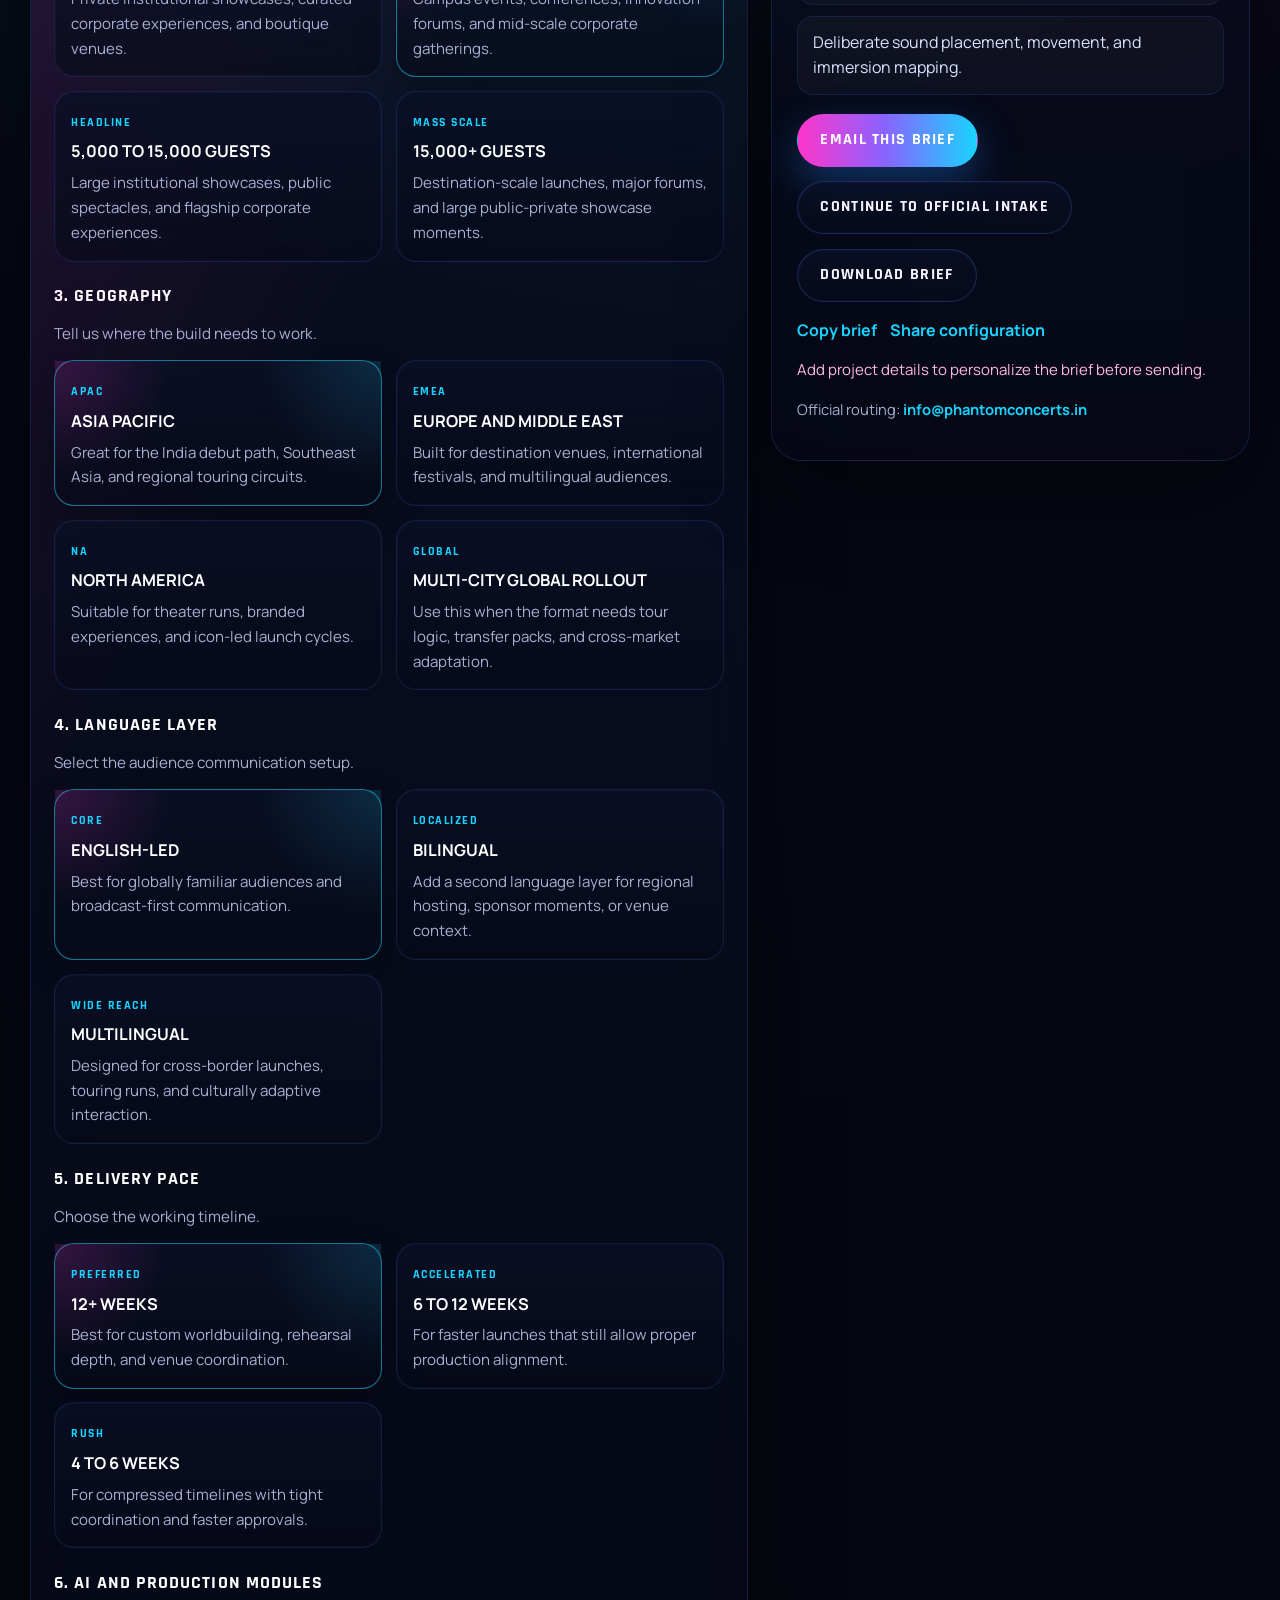
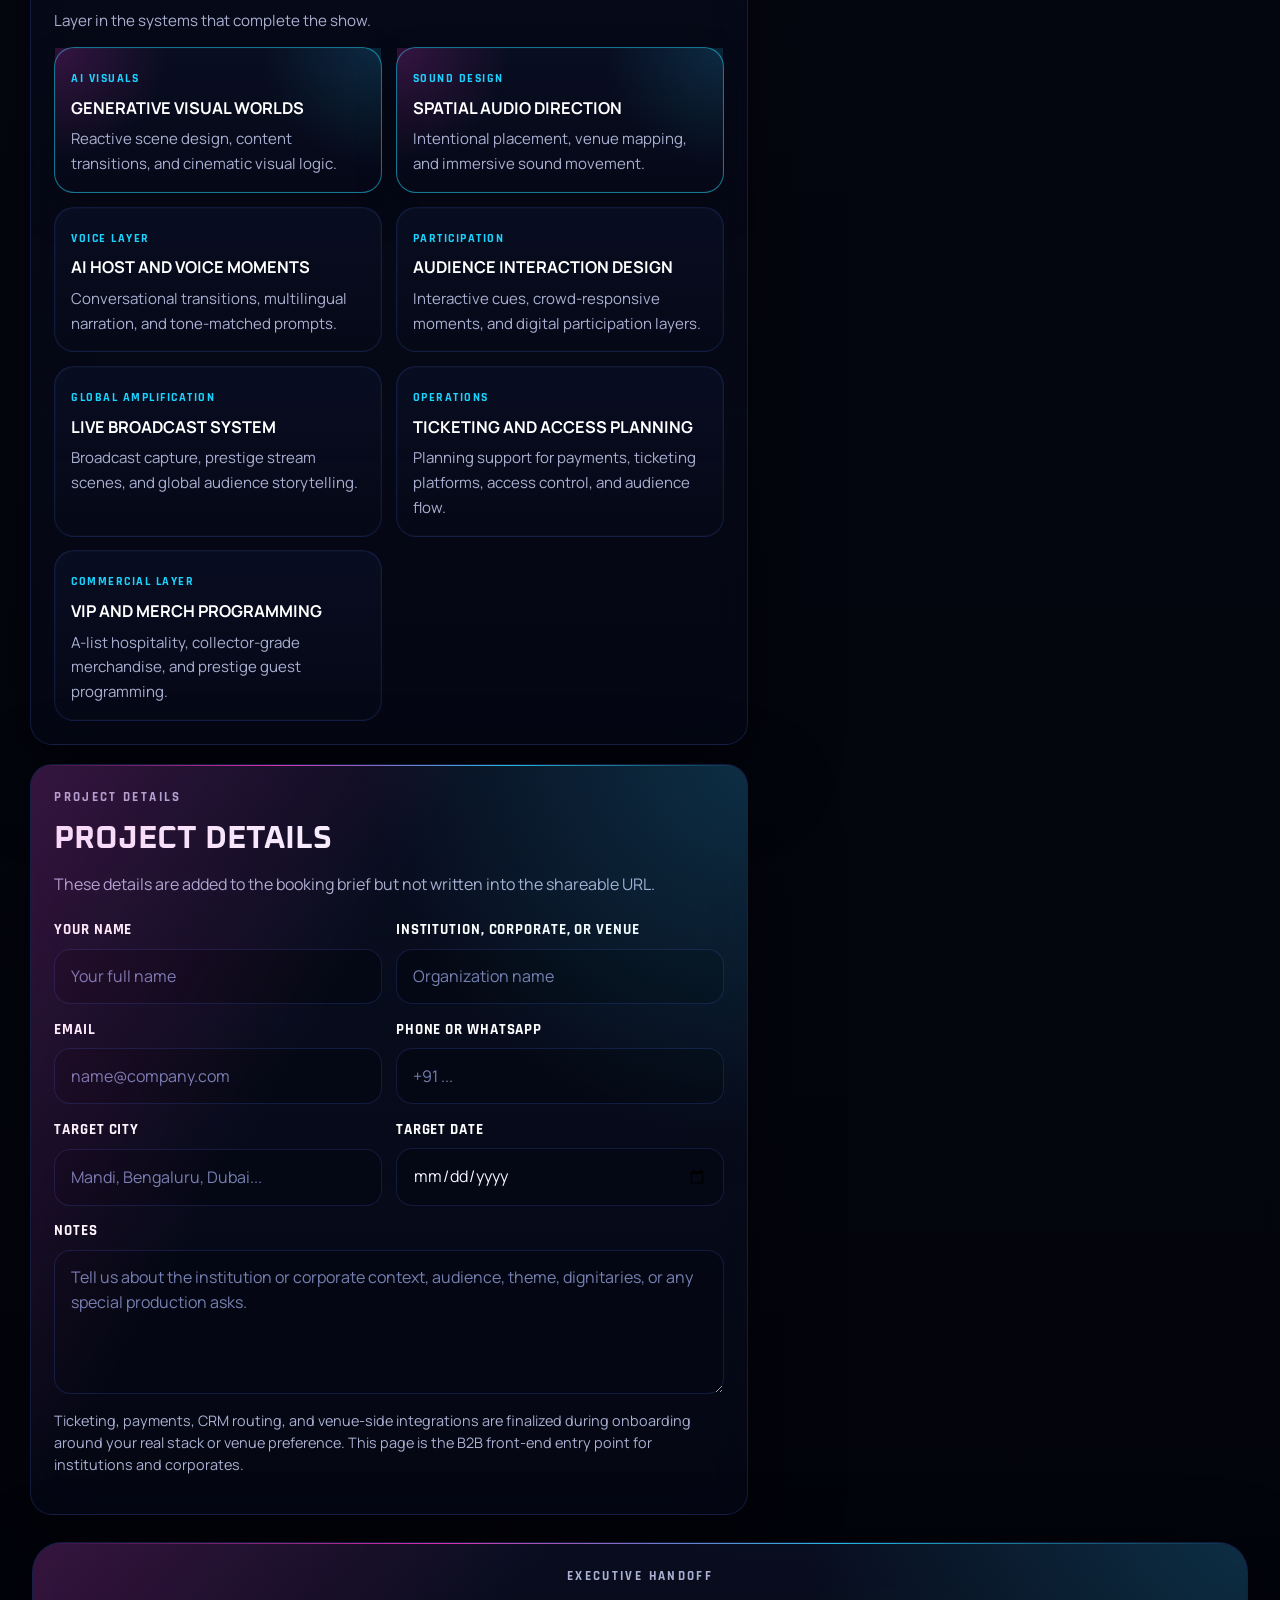
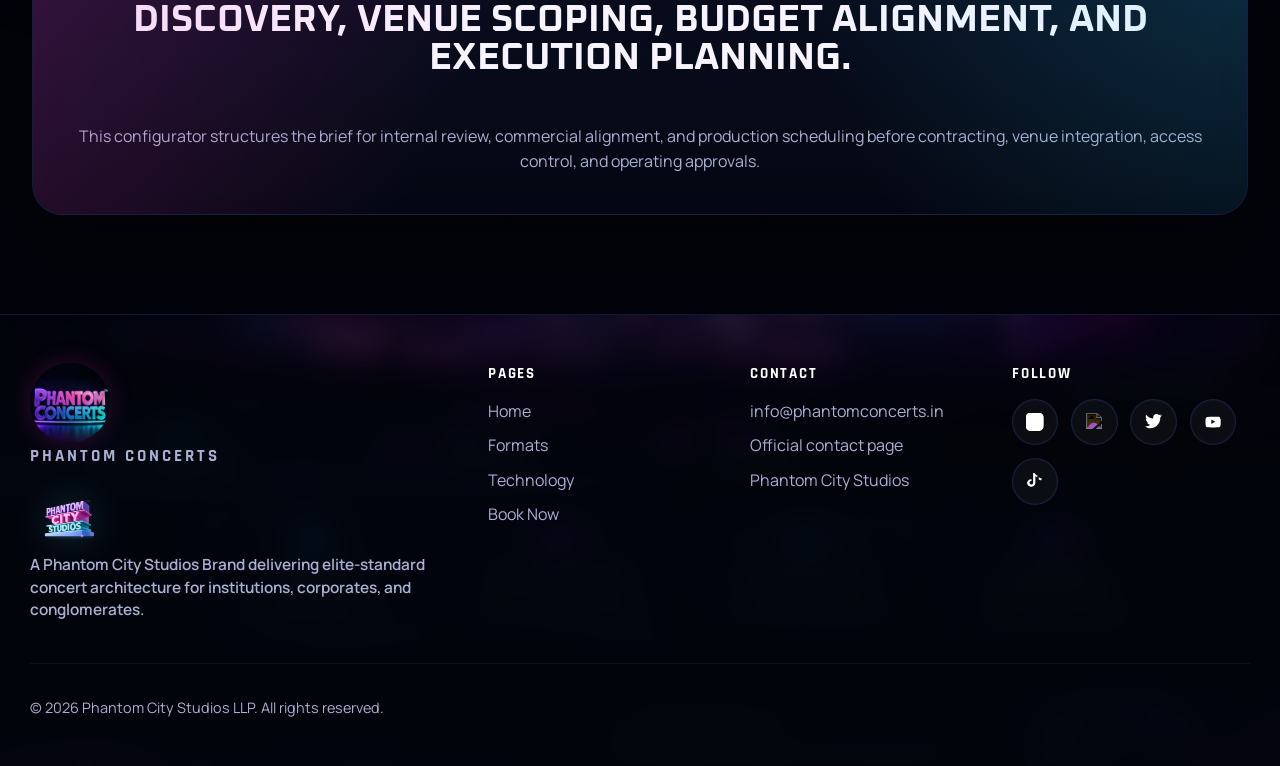
==== commit 1157fb49: "Add files via upload" ====
--- a/booking.html
+++ b/booking.html
@@ -82,7 +82,8 @@
               "name": "Phantom Concerts",
               "url": "https://phantomconcerts.in/",
               "sameAs": [
-                "https://www.instagram.com/phantomconcerts",
+                "https://www.instagram.com/phantomconcertsindia",
+                "https://www.linkedin.com/company/phantomcitystudios",
                 "https://twitter.com/phantomconcerts",
                 "https://youtube.com/@phantomconcerts",
                 "https://www.tiktok.com/@phantomconcerts"
@@ -599,8 +600,11 @@
         <div>
           <p class="footer-title">Follow</p>
           <div class="social-links">
-            <a href="https://www.instagram.com/phantomconcerts" aria-label="Instagram">
+            <a href="https://www.instagram.com/phantomconcertsindia" aria-label="Instagram">
               <img src="assets/instagram.svg" alt="Instagram" />
+            </a>
+            <a href="https://www.linkedin.com/company/phantomcitystudios" aria-label="LinkedIn">
+              <img src="assets/linkedin.svg" alt="LinkedIn" />
             </a>
             <a href="https://twitter.com/phantomconcerts" aria-label="Twitter">
               <img src="assets/twitter.svg" alt="Twitter" />
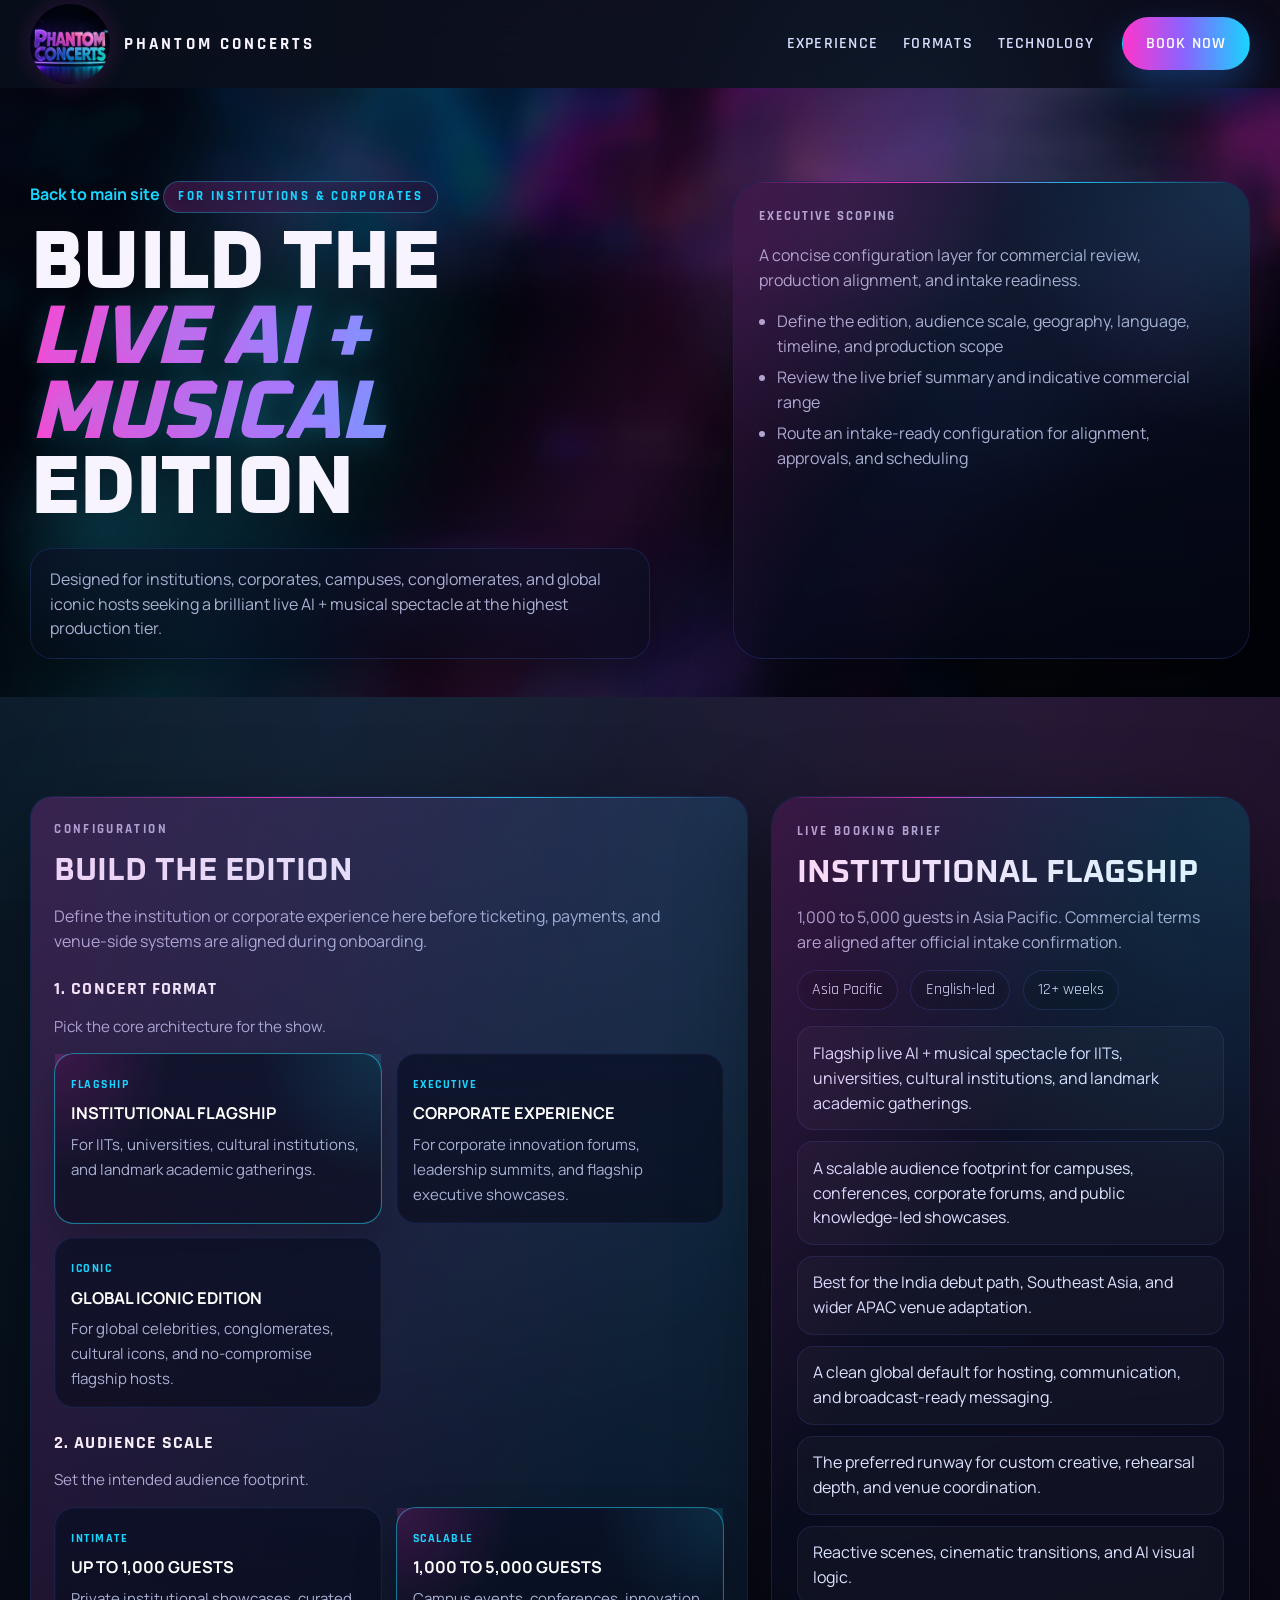
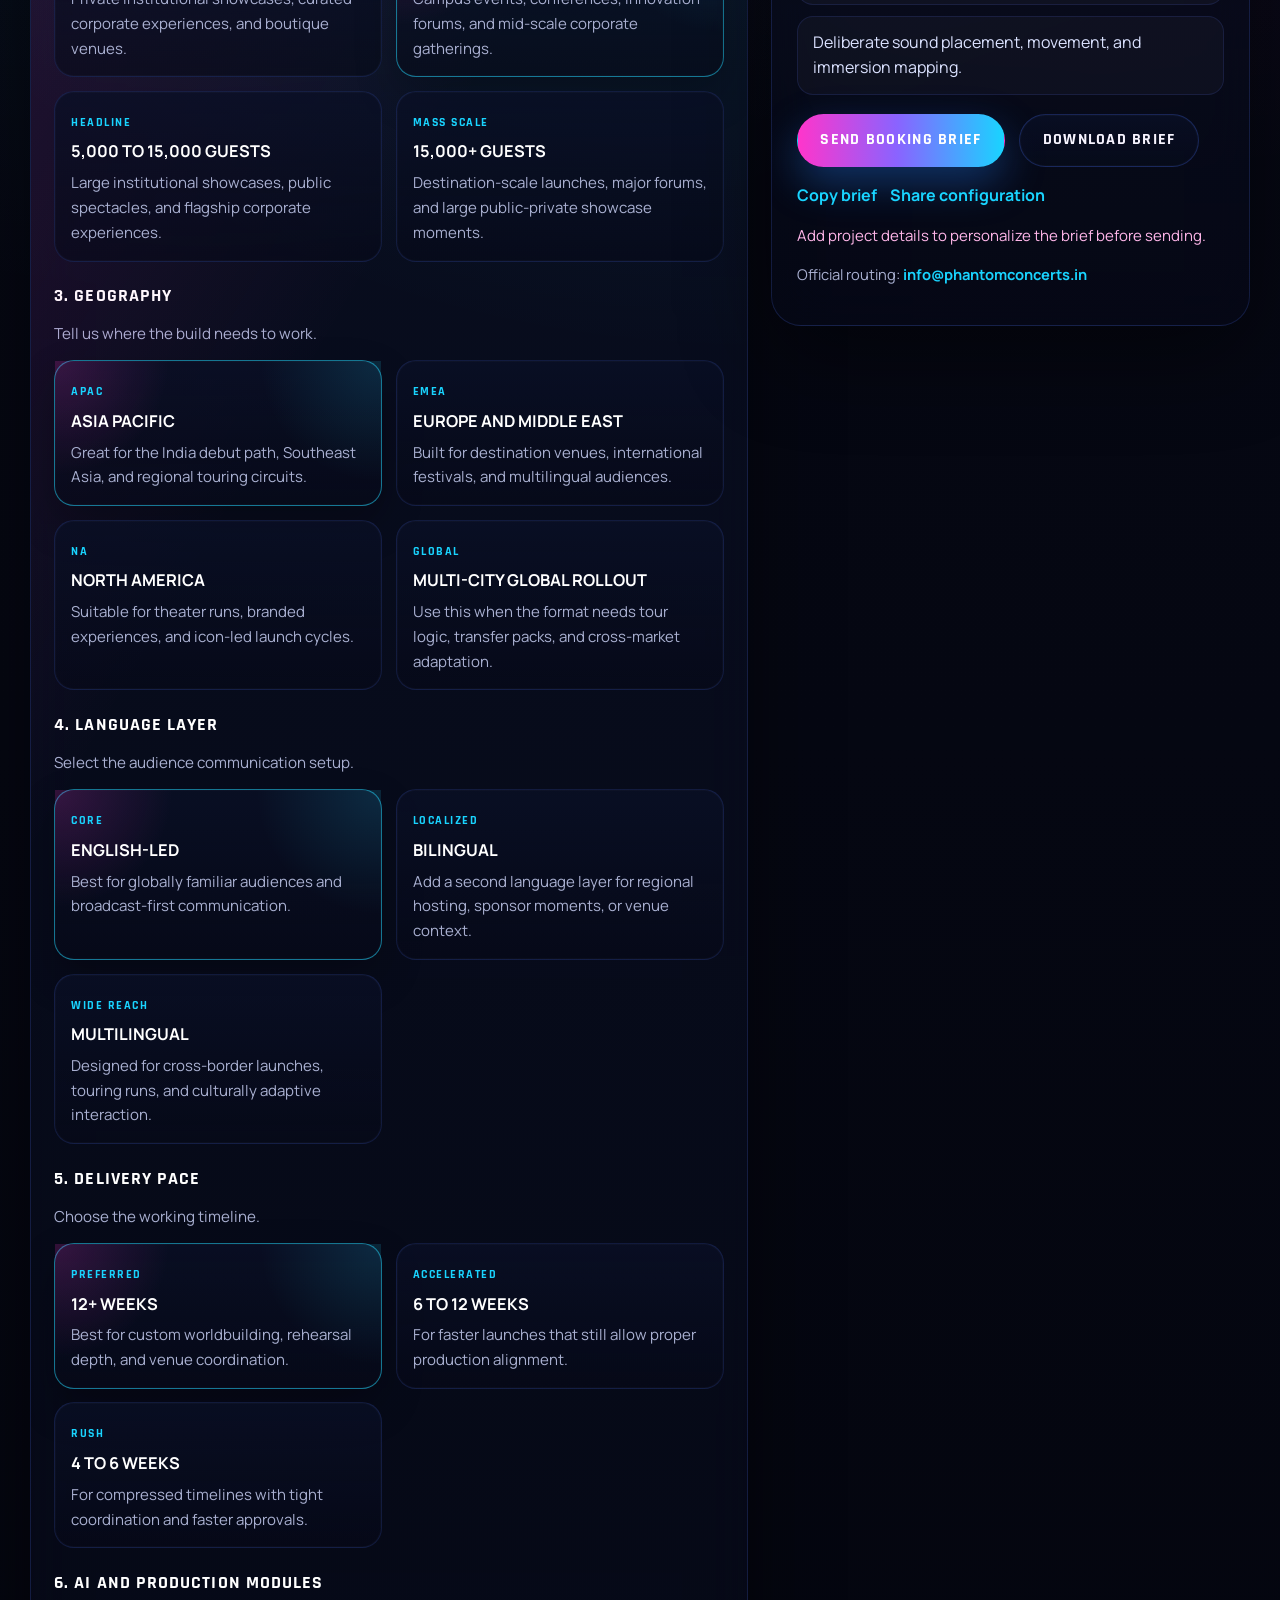
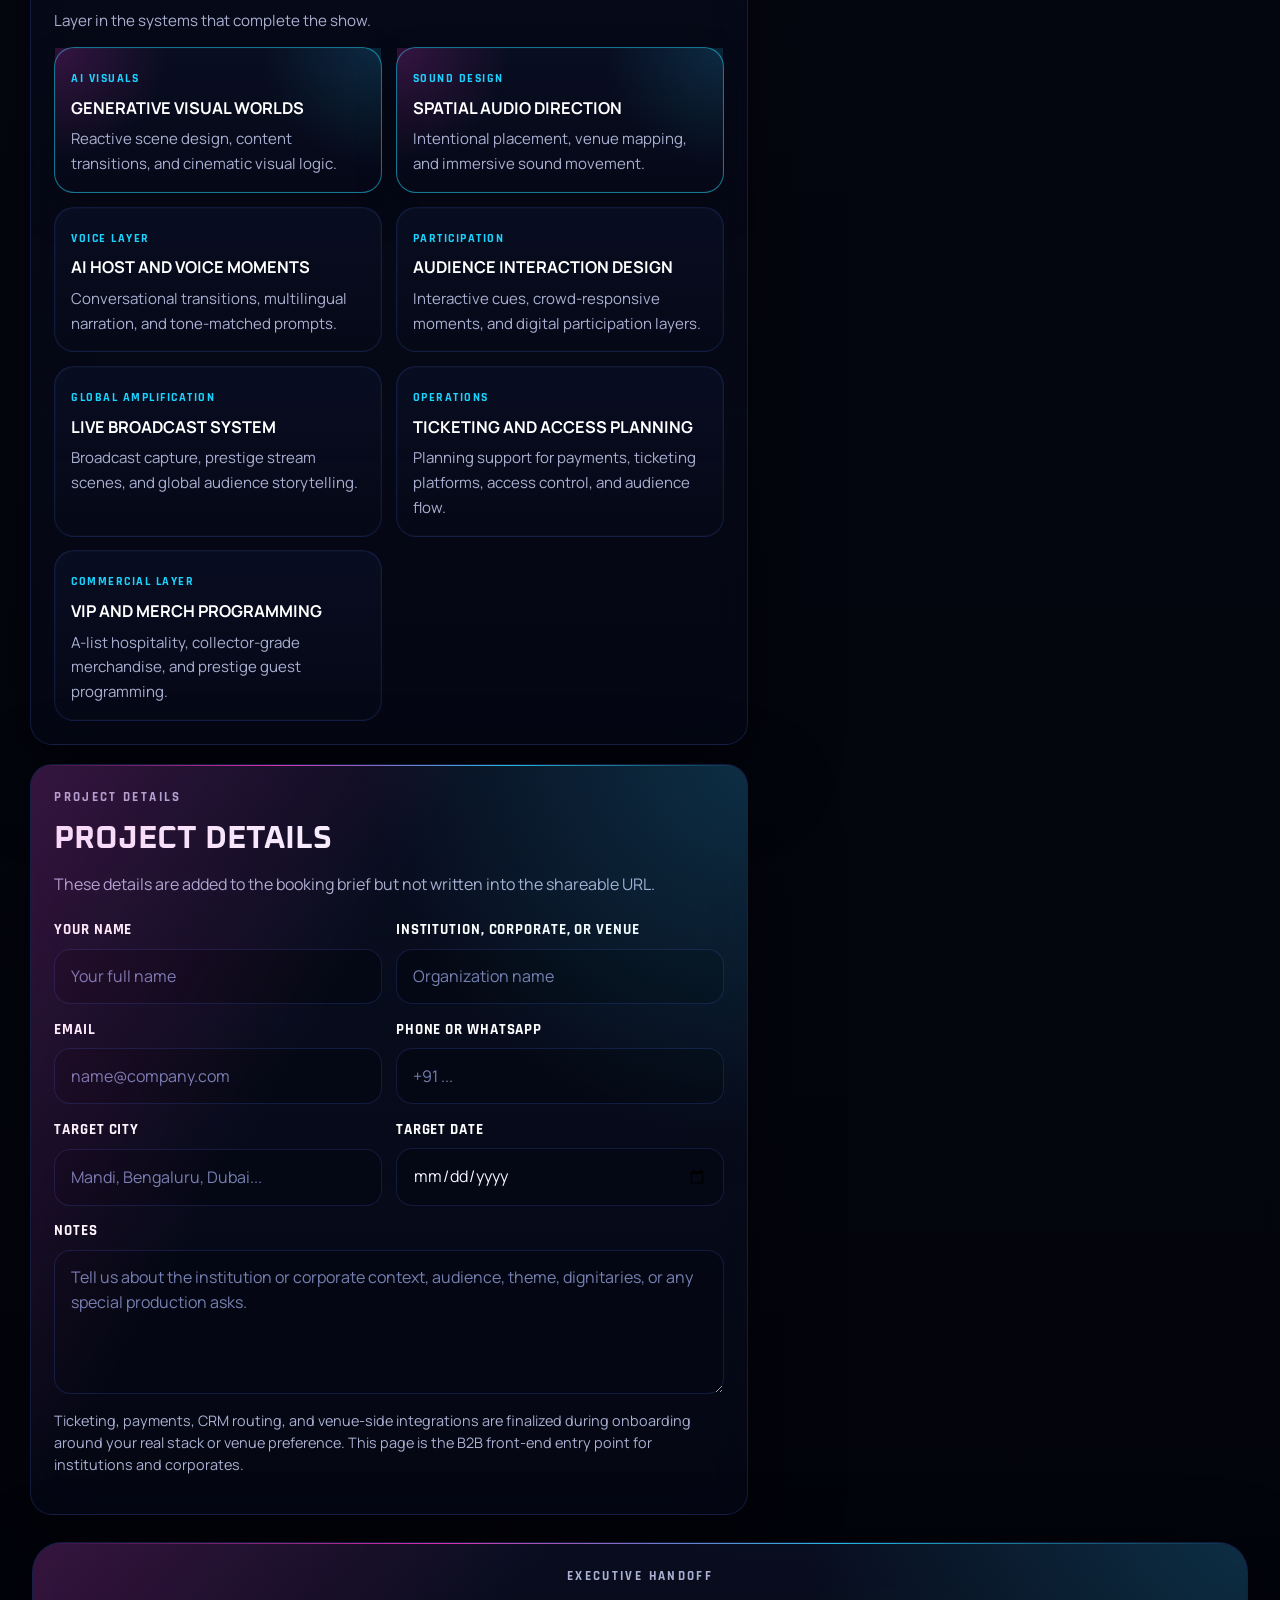
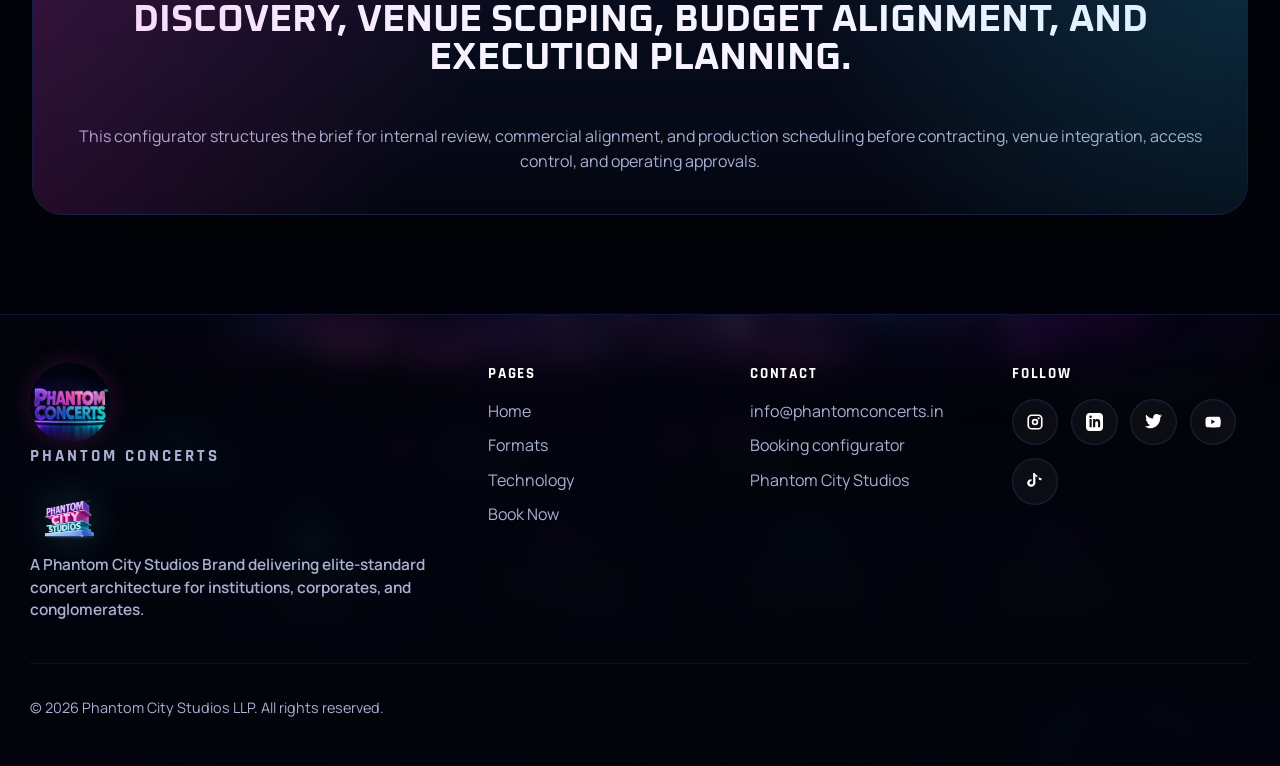
==== commit b4717ba3: "Add files via upload" ====
--- a/booking.html
+++ b/booking.html
@@ -194,7 +194,9 @@
 
       <section class="section">
         <div class="container booking-shell">
-          <form class="booking-form" id="booking-form">
+          <form class="booking-form" id="booking-form" action="https://formspree.io/f/xldnnovk" method="POST">
+            <input type="hidden" name="_subject" value="New Phantom Concerts Booking Request" />
+            <input type="hidden" name="page_title" value="Book Phantom Concerts" />
             <section class="builder-card" data-reveal>
               <div class="builder-card-header">
                 <p class="eyebrow">Configuration</p>
@@ -452,27 +454,36 @@
               <div class="contact-grid">
                 <label class="field-label">
                   <span>Your name</span>
-                  <input class="field" type="text" name="clientName" placeholder="Your full name" />
+                  <input class="field" type="text" name="clientName" placeholder="Your full name" autocomplete="name" required />
                 </label>
                 <label class="field-label">
                   <span>Institution, corporate, or venue</span>
-                  <input class="field" type="text" name="companyName" placeholder="Organization name" />
+                  <input class="field" type="text" name="companyName" placeholder="Organization name" autocomplete="organization" required />
                 </label>
                 <label class="field-label">
                   <span>Email</span>
-                  <input class="field" type="email" name="emailAddress" placeholder="name@company.com" />
+                  <input class="field" type="email" name="emailAddress" placeholder="name@company.com" autocomplete="email" required />
                 </label>
                 <label class="field-label">
                   <span>Phone or WhatsApp</span>
-                  <input class="field" type="tel" name="phoneNumber" placeholder="+91 ..." />
+                  <input
+                    class="field"
+                    type="tel"
+                    name="phoneNumber"
+                    placeholder="+91 ..."
+                    inputmode="tel"
+                    autocomplete="tel"
+                    pattern="[\d\s()+-]{7,20}"
+                    required
+                  />
                 </label>
                 <label class="field-label">
                   <span>Target city</span>
-                  <input class="field" type="text" name="eventCity" placeholder="Mandi, Bengaluru, Dubai..." />
+                  <input class="field" type="text" name="eventCity" placeholder="Mandi, Bengaluru, Dubai..." autocomplete="address-level2" required />
                 </label>
                 <label class="field-label">
                   <span>Target date</span>
-                  <input class="field" type="date" name="eventDate" />
+                  <input class="field" type="date" name="eventDate" required />
                 </label>
                 <label class="field-label full-width">
                   <span>Notes</span>
@@ -508,14 +519,7 @@
             <ul class="summary-list" id="summary-list"></ul>
 
             <div class="summary-actions">
-              <button class="button primary" id="email-brief" type="button">Email This Brief</button>
-              <a
-                class="button secondary"
-                href="https://phantomcitystudios.com/contact"
-                target="_blank"
-                rel="noreferrer"
-                >Continue to Official Intake</a
-              >
+              <button class="button primary" id="email-brief" type="submit" form="booking-form">Send Booking Brief</button>
               <button class="button ghost" id="download-brief" type="button">Download Brief</button>
             </div>
 
@@ -550,9 +554,8 @@
           <div class="booking-note-banner">
             <p class="eyebrow">JavaScript disabled</p>
             <p>
-              The interactive brief generator requires JavaScript. You can still continue through the
-              official intake at
-              <a class="contact-link" href="https://phantomcitystudios.com/contact">phantomcitystudios.com/contact</a>.
+              The live brief generator requires JavaScript, but you can still complete the official booking
+              intake directly on this page using the Send Booking Brief button.
             </p>
           </div>
         </noscript>
@@ -591,9 +594,7 @@
         <div>
           <p class="footer-title">Contact</p>
           <a href="mailto:info@phantomconcerts.in">info@phantomconcerts.in</a>
-          <a href="https://phantomcitystudios.com/contact" target="_blank" rel="noreferrer"
-            >Official contact page</a
-          >
+          <a href="#booking-form">Booking configurator</a>
           <a href="https://phantomcitystudios.com" target="_blank" rel="noreferrer">Phantom City Studios</a>
         </div>
 
